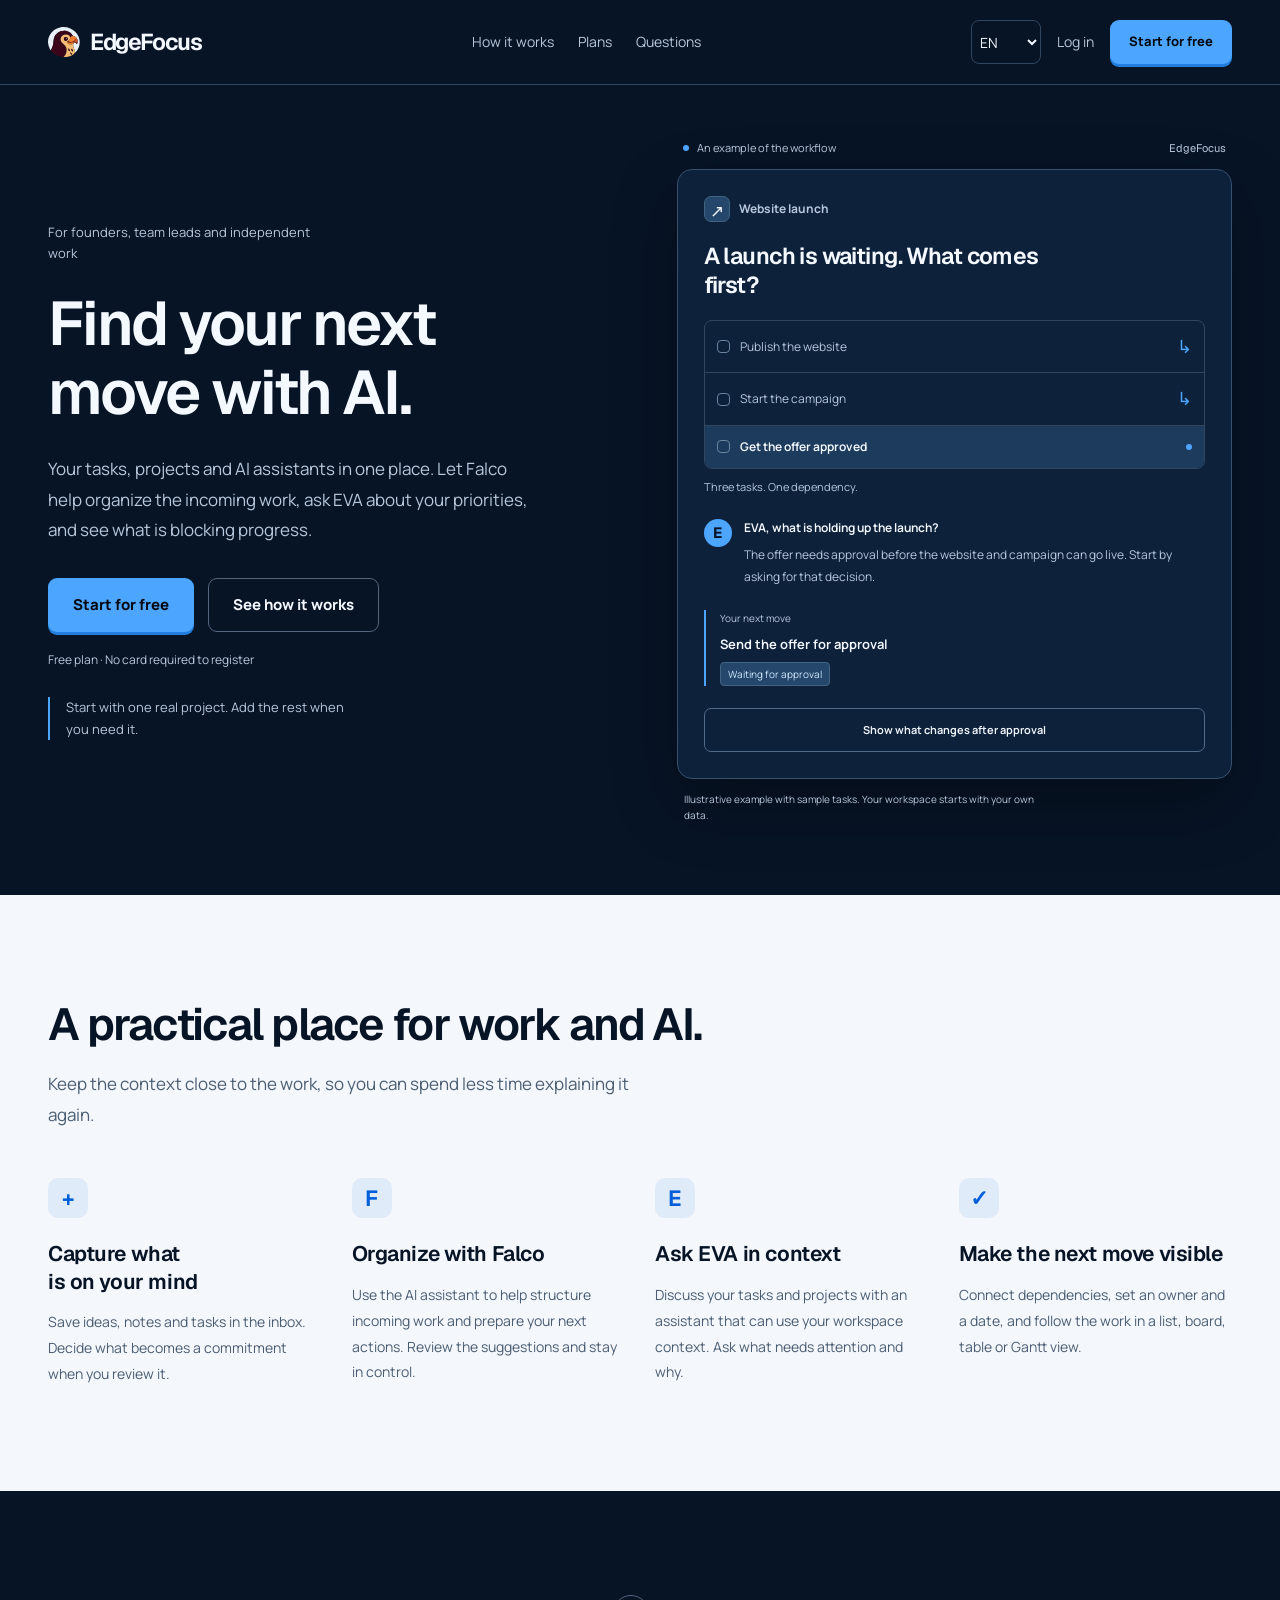
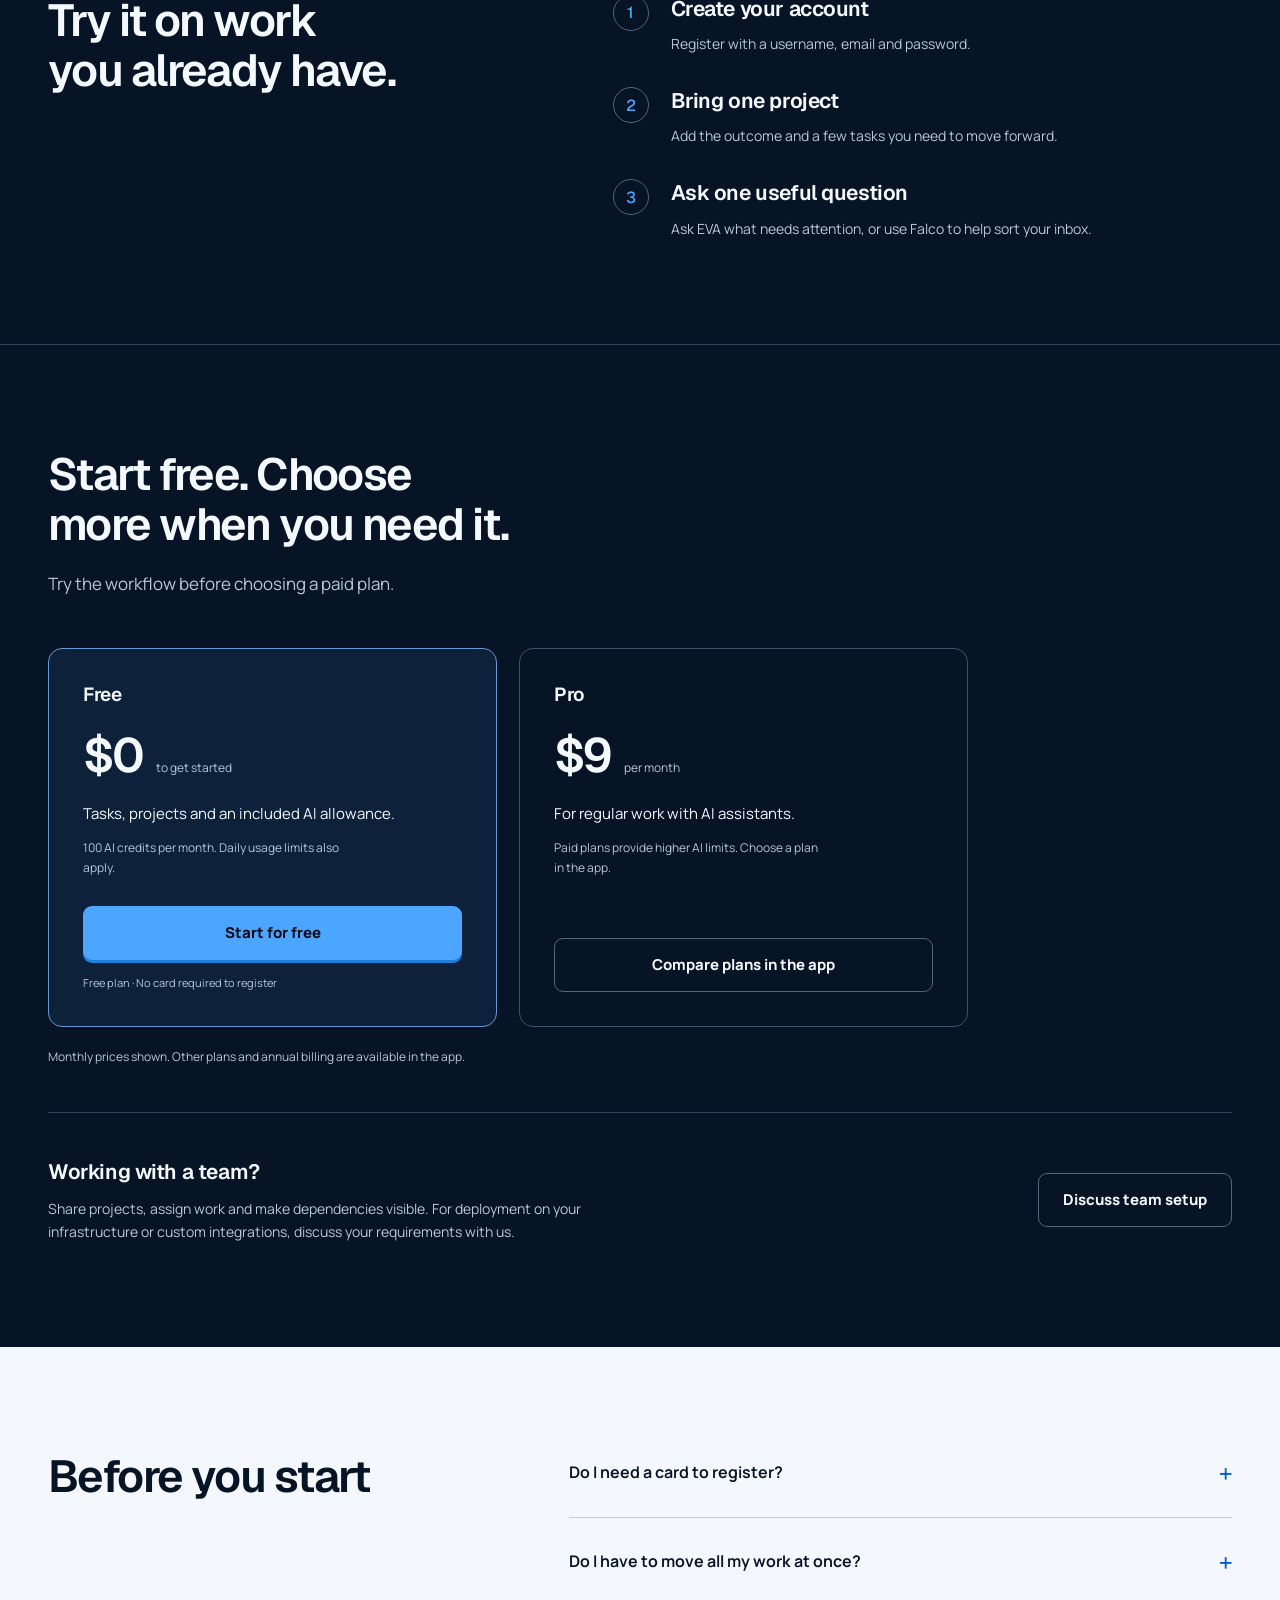
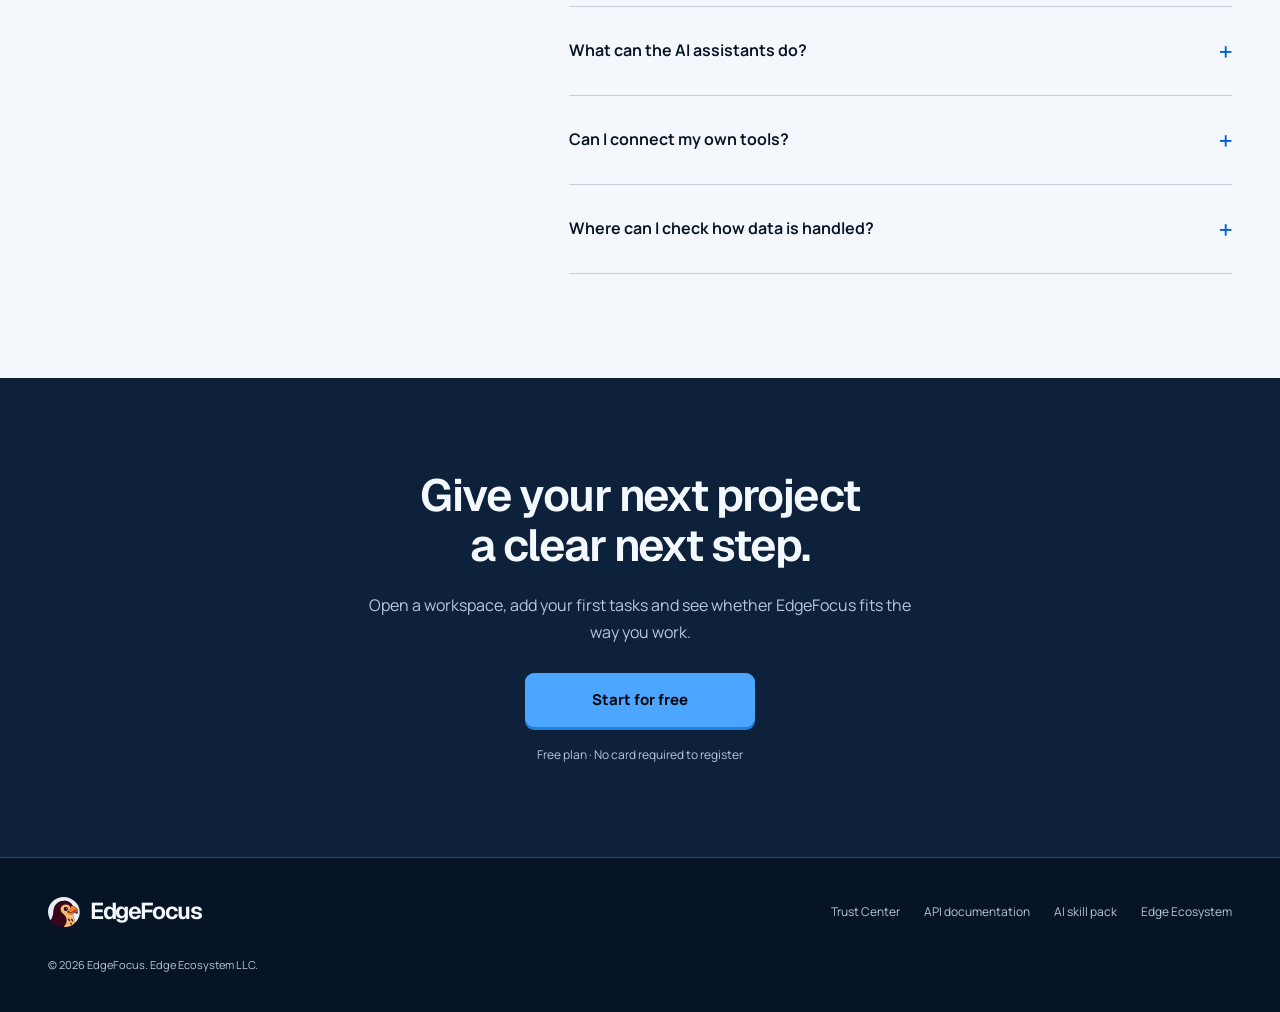
==== index.html @ d92b008b "feat(landing): clarify AI value and remove signup friction" ====
<!doctype html>
<html lang="en" dir="ltr">
<head>
<meta charset="utf-8"><meta name="viewport" content="width=device-width, initial-scale=1">
<title data-i18n="metaTitle">EdgeFocus — A clear next move, with AI</title>
<meta name="description" data-i18n-content="metaDescription" content="Bring your tasks, projects and AI assistants together. Organize with Falco, ask EVA and find what is blocking progress. Start with the Free plan.">
<meta name="theme-color" content="#071426"><meta name="referrer" content="strict-origin-when-cross-origin">
<link rel="canonical" href="https://landing.edgefocus.ru/">
<link rel="alternate" hreflang="en" href="https://landing.edgefocus.ru/">
<link rel="alternate" hreflang="ru" href="https://landing.edgefocus.ru/?lang=ru">
<link rel="alternate" hreflang="ar" href="https://landing.edgefocus.ru/?lang=ar">
<link rel="alternate" hreflang="zh" href="https://landing.edgefocus.ru/?lang=zh">
<link rel="alternate" hreflang="x-default" href="https://landing.edgefocus.ru/">
<meta property="og:type" content="website"><meta property="og:url" content="https://landing.edgefocus.ru/">
<meta property="og:title" data-i18n-content="metaTitle" content="EdgeFocus — A clear next move, with AI">
<meta property="og:description" data-i18n-content="metaDescription" content="Bring your tasks, projects and AI assistants together. Organize with Falco, ask EVA and find what is blocking progress. Start with the Free plan.">
<meta property="og:image" content="https://landing.edgefocus.ru/assets/social.png">
<meta name="twitter:card" content="summary_large_image">
<link rel="icon" type="image/svg+xml" href="assets/edge-logo.svg">
<link rel="preload" href="assets/fonts/geist-latin.woff2" as="font" type="font/woff2" crossorigin>
<link rel="stylesheet" href="locale-fonts.css"><link rel="stylesheet" href="styles.css">
<script defer src="translations.js"></script><script defer src="script.js"></script><script defer src="analytics.js"></script><script defer src="funnel.js"></script>
</head>
<body id="top">
<a class="skip-link" href="#main" data-i18n="skip">Skip to content</a>
<header class="site-header"><div class="container header-inner"><a class="brand" href="#top" aria-label="EdgeFocus"><img src="assets/edge-logo.svg" alt="" width="32" height="32"><span>EdgeFocus</span></a>
<nav class="desktop-nav" aria-label="Main"><a href="#how-it-works"><span data-i18n="navHow">How it works</span></a><a href="#pricing"><span data-i18n="navPlans">Plans</span></a><a href="#faq"><span data-i18n="navFaq">Questions</span></a></nav>
<div class="header-actions"><label class="sr-only" for="language-select" data-i18n="languageLabel">Language</label><select id="language-select" aria-label="Language" data-i18n-aria="languageLabel"><option value="en">EN</option><option value="ru">RU</option><option value="ar">العربية</option><option value="zh">中文</option></select><a class="login-link" href="https://edgefocus.ru/login" data-cta="login" data-location="nav"><span data-i18n="login">Log in</span></a><a class="button button-primary" href="https://edgefocus.ru/register" data-cta="signup" data-location="nav"><span data-i18n="signup">Start for free</span></a></div></div></header>
<main id="main">
<section class="hero"><div class="container hero-grid"><div class="hero-copy"><p class="audience" data-i18n="heroAudience">For founders, team leads and independent work</p><h1 data-i18n="heroTitle">Find your next move with AI.</h1><p class="hero-description" data-i18n="heroDescription">Your tasks, projects and AI assistants in one place. Let Falco help organize the incoming work, ask EVA about your priorities, and see what is blocking progress.</p><div class="hero-actions"><a class="button button-primary" href="https://edgefocus.ru/register" data-cta="signup" data-location="hero"><span data-i18n="signup">Start for free</span></a><a class="button button-secondary" href="#demo" data-cta="demo" data-location="hero"><span data-i18n="heroSecondary">See how it works</span></a></div><p class="signup-note" data-i18n="heroNote">Free plan · No card required to register</p><p class="hero-first" data-i18n="heroFirst">Start with one real project. Add the rest when you need it.</p></div>
<div class="demo-shell" id="demo"><div class="demo-heading"><span class="demo-live-dot" aria-hidden="true"></span><span data-i18n="demoLabel">An example of the workflow</span><span class="demo-brand" aria-hidden="true">EdgeFocus</span></div><div class="demo-workspace">
<div class="demo-project"><span class="project-icon" aria-hidden="true">↗</span><strong data-i18n="demoProject">Website launch</strong></div><h2 data-i18n="demoTitle">A launch is waiting. What comes first?</h2><div class="task-list"><div class="task-row"><span class="task-check" aria-hidden="true"></span><span data-i18n="demoItem1">Publish the website</span><span class="dependency-symbol" aria-hidden="true">↳</span></div><div class="task-row"><span class="task-check" aria-hidden="true"></span><span data-i18n="demoItem2">Start the campaign</span><span class="dependency-symbol" aria-hidden="true">↳</span></div><div class="task-row task-blocker"><span class="task-check" aria-hidden="true"></span><span data-i18n="demoItem3">Get the offer approved</span><span class="blocker-dot" aria-hidden="true"></span></div></div><p class="demo-count" data-i18n="demoCount">Three tasks. One dependency.</p>
<div class="ai-answer"><div class="ai-avatar" aria-hidden="true">E</div><div><h3 data-i18n="demoPrompt">EVA, what is holding up the launch?</h3><p data-i18n="demoAnswer">The offer needs approval before the website and campaign can go live. Start by asking for that decision.</p></div></div><div class="next-move"><span class="next-label" data-i18n="demoNextLabel">Your next move</span><strong data-i18n="demoNext">Send the offer for approval</strong><span id="demo-status" class="status-badge" data-i18n="demoBlocked">Waiting for approval</span></div>
<button type="button" id="demo-toggle" aria-pressed="false" aria-controls="demo-result" data-i18n="demoButton">Show what changes after approval</button><p id="demo-result" hidden role="status" data-i18n="demoDone">Approval received. The website and campaign can move forward.</p></div><p class="demo-disclaimer" data-i18n="demoDisclaimer">Illustrative example with sample tasks. Your workspace starts with your own data.</p></div>
</div></section>
<section class="workflow section" id="how-it-works"><div class="container"><div class="section-heading"><h2 data-i18n="workflowTitle">A practical place for work and AI.</h2><p data-i18n="workflowDescription">Keep the context close to the work, so you can spend less time explaining it again.</p></div><div class="workflow-grid"><article><span class="feature-icon" aria-hidden="true">+</span><h3 data-i18n="captureTitle">Capture what is on your mind</h3><p data-i18n="captureBody">Save ideas, notes and tasks in the inbox. Decide what becomes a commitment when you review it.</p></article><article><span class="feature-icon" aria-hidden="true">F</span><h3 data-i18n="falcoTitle">Organize with Falco</h3><p data-i18n="falcoBody">Use the AI assistant to help structure incoming work and prepare your next actions. Review the suggestions and stay in control.</p></article><article><span class="feature-icon" aria-hidden="true">E</span><h3 data-i18n="evaTitle">Ask EVA in context</h3><p data-i18n="evaBody">Discuss your tasks and projects with an assistant that can use your workspace context. Ask what needs attention and why.</p></article><article><span class="feature-icon" aria-hidden="true">✓</span><h3 data-i18n="executeTitle">Make the next move visible</h3><p data-i18n="executeBody">Connect dependencies, set an owner and a date, and follow the work in a list, board, table or Gantt view.</p></article></div></div></section>
<section class="start section"><div class="container start-grid"><h2 data-i18n="startTitle">Try it on work you already have.</h2><ol class="start-steps"><li><h3 data-i18n="startStep1">Create your account</h3><p data-i18n="startBody1">Register with a username, email and password.</p></li><li><h3 data-i18n="startStep2">Bring one project</h3><p data-i18n="startBody2">Add the outcome and a few tasks you need to move forward.</p></li><li><h3 data-i18n="startStep3">Ask one useful question</h3><p data-i18n="startBody3">Ask EVA what needs attention, or use Falco to help sort your inbox.</p></li></ol></div></section>
<section class="pricing section" id="pricing"><div class="container"><div class="section-heading"><h2 data-i18n="pricingTitle">Start free. Choose more when you need it.</h2><p data-i18n="pricingDescription">Try the workflow before choosing a paid plan.</p></div><div class="pricing-grid"><article class="plan plan-free"><h3 data-i18n="freeName">Free</h3><div class="price"><strong data-i18n="freePrice">$0</strong><span data-i18n="freePeriod">to get started</span></div><p data-i18n="freeBody">Tasks, projects and an included AI allowance.</p><p class="plan-detail" data-i18n="freeDetail">100 AI credits per month. Daily usage limits also apply.</p><a class="button button-primary" href="https://edgefocus.ru/register" data-cta="signup" data-location="pricing"><span data-i18n="signup">Start for free</span></a><p class="plan-note" data-i18n="heroNote">Free plan · No card required to register</p></article><article class="plan plan-pro"><h3 data-i18n="proName">Pro</h3><div class="price"><strong data-i18n="proPrice">$9</strong><span data-i18n="proPeriod">per month</span></div><p data-i18n="proBody">For regular work with AI assistants.</p><p class="plan-detail" data-i18n="proDetail">Paid plans provide higher AI limits. Choose a plan in the app.</p><a class="button button-secondary" href="https://edgefocus.ru/subscribe" data-cta="plans" data-location="pricing"><span data-i18n="proAction">Compare plans in the app</span></a></article></div><p class="pricing-note" data-i18n="pricingNote">Monthly prices shown. Other plans and annual billing are available in the app.</p><div class="team-panel"><div><h3 data-i18n="teamTitle">Working with a team?</h3><p data-i18n="teamBody">Share projects, assign work and make dependencies visible. For deployment on your infrastructure or custom integrations, discuss your requirements with us.</p></div><a class="button button-secondary" href="https://t.me/TimothyIvaikin" target="_blank" rel="noopener noreferrer" data-cta="contact" data-location="team"><span data-i18n="teamAction">Discuss team setup</span></a></div></div></section>
<section class="faq section" id="faq"><div class="container faq-grid"><h2 data-i18n="faqTitle">Before you start</h2><div><details><summary><span data-i18n="faq1q">Do I need a card to register?</span><span class="faq-plus" aria-hidden="true">+</span></summary><p data-i18n="faq1a">No. Create an account with a username, email and password and start on Free. Paid plans are available separately in the app.</p></details><details><summary><span data-i18n="faq2q">Do I have to move all my work at once?</span><span class="faq-plus" aria-hidden="true">+</span></summary><p data-i18n="faq2a">No. Start with one project and a few real tasks. Add more only when the workflow works for you.</p></details><details><summary><span data-i18n="faq3q">What can the AI assistants do?</span><span class="faq-plus" aria-hidden="true">+</span></summary><p data-i18n="faq3a">Falco helps organize incoming work. EVA helps you analyze and discuss your workspace context. AI usage is limited by your plan; review suggestions before relying on them.</p></details><details><summary><span data-i18n="faq4q">Can I connect my own tools?</span><span class="faq-plus" aria-hidden="true">+</span></summary><p data-i18n="faq4a">EdgeFocus has a REST API and an API skill for AI assistants. You configure access for the tools you choose.</p><p><a href="https://edgefocus.ru/api/v1/docs">REST API</a> · <a href="edgefocus-skill.zip" download>EdgeFocus API Skill</a></p></details><details><summary><span data-i18n="faq5q">Where can I check how data is handled?</span><span class="faq-plus" aria-hidden="true">+</span></summary><p data-i18n="faq5a">Read the Trust Center for the published information about security, access controls and verification status.</p><p><a href="https://edgefocus.ru/trust">Trust Center</a></p></details></div></div></section>
<section class="final-cta"><div class="container"><h2 data-i18n="finalTitle">Give your next project a clear next step.</h2><p data-i18n="finalBody">Open a workspace, add your first tasks and see whether EdgeFocus fits the way you work.</p><a class="button button-primary" href="https://edgefocus.ru/register" data-cta="signup" data-location="footer"><span data-i18n="signup">Start for free</span></a><p class="signup-note" data-i18n="heroNote">Free plan · No card required to register</p></div></section>
</main><footer class="site-footer"><div class="container"><div class="footer-top"><a class="brand" href="#top" aria-label="EdgeFocus"><img src="assets/edge-logo.svg" alt="" width="32" height="32"><span>EdgeFocus</span></a><nav aria-label="Resources"><a href="https://edgefocus.ru/trust"><span data-i18n="footerTrust">Trust Center</span></a><a href="https://edgefocus.ru/api/v1/docs"><span data-i18n="footerApi">API documentation</span></a><a href="edgefocus-skill.zip" download><span data-i18n="footerSkill">AI skill pack</span></a><a href="https://edgeivaikin.com/"><span data-i18n="footerCompany">Edge Ecosystem</span></a></nav></div><p class="copyright" data-i18n="footerCopy">© 2026 EdgeFocus. Edge Ecosystem LLC.</p></div></footer>
</body></html>
---- locale-fonts.css ----
@font-face {
  font-family: 'Noto Sans SC';
  font-style: normal;
  font-display: swap;
  font-weight: 100 900;
  src: url(assets/fonts/noto-sans-sc-108-wght-normal.woff2) format('woff2-variations');
  unicode-range: U+24,U+4e08,U+4e43,U+4e4f,U+4ef0,U+4f2a,U+507f,U+50ac,U+50bb,U+5151,U+51bb,U+51f6,U+51fd,U+5272,U+52fe,U+5362,U+53c9,U+53d4,U+53e0,U+543b,U+54f2,U+5507,U+5524,U+558a,U+55b5,U+561b,U+56ca,U+5782,U+57c3,U+5893,U+5915,U+5949,U+5962,U+59ae,U+59dc,U+59fb,U+5bd3,U+5c38,U+5cb3,U+5d07,U+5d29,U+5de1,U+5dfe,U+5e15,U+5eca,U+5f2f,U+5f7c,U+5fcc,U+6021,U+609f,U+60f9,U+6108,U+6148,U+6155,U+6170,U+61d2,U+6251,U+629b,U+62ab,U+62e8,U+62f3,U+6321,U+6350,U+6566,U+659c,U+65e8,U+6635,U+6655,U+6670,U+66f9,U+6734,U+679d,U+6851,U+6905,U+6b49,U+6b96,U+6c1b,U+6c41,U+6c6a,U+6c83,U+6cf3,U+6d9b,U+6dcb,U+6e1d,U+6e20-6e21,U+6eaa,U+6ee4,U+6ee9,U+6f58,U+70e4,U+722c,U+7262,U+7267,U+72b9,U+72e0,U+72ee,U+72f1,U+7334,U+73ab,U+7433,U+7470,U+758f,U+75d5,U+764c,U+7686,U+76c6,U+76fe,U+7720,U+77e2,U+7802,U+7816,U+788d,U+7891,U+7a00,U+7a9d,U+7b52,U+7bad,U+7c98,U+7cca,U+7eba,U+7eea,U+7ef5,U+7f1d,U+7f69,U+806a,U+809a,U+80bf,U+80c3,U+81c0,U+820c,U+82ac,U+82af,U+82cd,U+82d7,U+838e,U+839e,U+8404,U+84b8,U+852c,U+8587,U+8650,U+8679,U+86c7,U+8702,U+87ba,U+886b-886c,U+8870,U+8c10,U+8c23,U+8c6b,U+8d3e,U+8d4b-8d4c,U+8d64,U+8d6b,U+8d74,U+8e29,U+8f69,U+8f74,U+8fb0,U+8fdf,U+901b,U+9038,U+9093,U+9171,U+9489,U+94ae,U+94c3,U+9508,U+9510,U+9601,U+9614,U+964c,U+9675,U+971c,U+97f5,U+9888,U+98d8,U+9971,U+9aa4,U+9e3f,U+9e45,U+9e4f,U+9e70,U+9f7f,U+e715;
}
@font-face {
  font-family: 'Noto Sans SC';
  font-style: normal;
  font-display: swap;
  font-weight: 100 900;
  src: url(assets/fonts/noto-sans-sc-109-wght-normal.woff2) format('woff2-variations');
  unicode-range: U+a5,U+2192,U+2605,U+4e11,U+4e22,U+4e32,U+4f0d,U+4f0f,U+4f69,U+4ff1,U+50b2,U+5154,U+51dd,U+51f0,U+5211,U+5269,U+533f,U+5366-5367,U+5389,U+5413,U+5440,U+5446,U+5561,U+574a,U+5751,U+57ab,U+5806,U+5821,U+582a,U+58f3,U+5938,U+5948,U+5978,U+59d1,U+5a03,U+5a07,U+5ac1,U+5acc,U+5ae9,U+5bb4,U+5bc4,U+5c3f,U+5e3d,U+5e7d,U+5f92,U+5faa,U+5fe0,U+5ffd,U+6016,U+60a0,U+60dc,U+60e8,U+614e,U+6212,U+6284,U+62c6,U+62d3-62d4,U+63f4,U+642c,U+6478,U+6491-6492,U+64e6,U+6591,U+65a4,U+664b,U+6735,U+6746,U+67f1,U+67f3,U+6842,U+68af,U+68c9,U+68cb,U+6a31,U+6b3a,U+6bc1,U+6c0f,U+6c27,U+6c57,U+6cc4,U+6ce5,U+6d2a,U+6d66,U+6d69,U+6daf,U+6e58,U+6ecb,U+6ef4,U+707e,U+7092,U+70ab,U+71d5,U+7275,U+7384,U+73b2,U+7434,U+74e6,U+74f7,U+75bc,U+76c8,U+76d0,U+7709,U+77ac,U+7855,U+78a7,U+78c1,U+7a77,U+7b79,U+7c92,U+7cae,U+7cd5,U+7ea4,U+7eb5,U+7ebd,U+7f5a,U+7fd4,U+7ffc,U+8083,U+8096,U+80a0,U+80d6,U+80de,U+8102,U+8109,U+810f,U+8179,U+8292,U+82b3,U+8352,U+8361,U+83cc,U+841d,U+8461,U+8482,U+8521,U+857e,U+85aa,U+866b,U+8776,U+8896,U+889c,U+88f8,U+8a9e,U+8bc8,U+8bf8,U+8c0b,U+8c28,U+8d2b,U+8d2f,U+8d37,U+8d3a,U+8d54,U+8dc3,U+8dcc,U+8df5,U+8e0f,U+8e48,U+8f86,U+8f88,U+8f9e,U+8fc1,U+8fc8,U+8feb,U+9065,U+90a6,U+90aa,U+90bb,U+90c1,U+94dc,U+9521,U+9676,U+96d5,U+970d,U+9897,U+997c,U+9a70,U+9a76,U+9a9a,U+9ad4,U+9e23,U+9e7f,U+9f3b,U+e675,U+e6b9,U+ffe5;
}
@font-face {
  font-family: 'Noto Sans SC';
  font-style: normal;
  font-display: swap;
  font-weight: 100 900;
  src: url(assets/fonts/noto-sans-sc-110-wght-normal.woff2) format('woff2-variations');
  unicode-range: U+300c-300d,U+4e54,U+4e58,U+4e95,U+4ec1,U+4f2f,U+4f38,U+4fa3,U+4fca,U+503e,U+5141,U+5144,U+517c,U+51cc,U+51ed,U+5242,U+52b2,U+52d2,U+52e4,U+540a,U+5439,U+5448,U+5496,U+54ed,U+5565,U+5761,U+5766,U+58ee,U+593a,U+594b,U+594f,U+5954,U+5996,U+59c6,U+59ff,U+5b64,U+5bff,U+5c18,U+5c1d,U+5c97,U+5ca9,U+5cb8,U+5e9f,U+5ec9,U+5f04,U+5f7b,U+5fa1,U+5fcd,U+6012,U+60a6,U+60ac,U+60b2,U+60ef,U+626e,U+6270,U+6276,U+62d6,U+62dc,U+6316,U+632f,U+633a,U+6355,U+63aa,U+6447,U+649e,U+64c5,U+654c,U+65c1,U+65cb,U+65e6,U+6606,U+6731,U+675c,U+67cf,U+67dc,U+6846,U+6b8b,U+6beb,U+6c61,U+6c88,U+6cbf,U+6cdb,U+6cea,U+6d45,U+6d53,U+6d74,U+6d82,U+6da8,U+6db5,U+6deb,U+6eda,U+6ee8,U+6f0f,U+706d,U+708e,U+70ae,U+70bc,U+70c2,U+70e6,U+7237-7238,U+72fc,U+730e,U+731b,U+739b,U+73bb,U+7483,U+74dc,U+74f6,U+7586,U+7626,U+775b,U+77ff,U+788e,U+78b0,U+7956,U+7965,U+79e6,U+7af9,U+7bee,U+7c97,U+7eb1,U+7eb7,U+7ed1,U+7ed5,U+7f6a,U+7f72,U+7fbd,U+8017,U+808c,U+80a9,U+80c6,U+80ce,U+8150,U+8170,U+819c,U+820d,U+8230,U+8239,U+827e,U+8377,U+8389,U+83b2,U+8428,U+8463,U+867e,U+88c2,U+88d9,U+8986,U+8bca,U+8bde,U+8c13,U+8c8c,U+8d21,U+8d24,U+8d56,U+8d60,U+8d8b,U+8db4,U+8e2a,U+8f68,U+8f89,U+8f9b,U+8fa8,U+8fbd,U+9003,U+90ce,U+90ed,U+9189,U+94bb,U+9505,U+95f9,U+963b,U+9655,U+966a,U+9677,U+96fe,U+9896,U+99a8,U+9a71,U+9a82,U+9a91,U+9b45,U+9ece,U+9f20,U+feff,U+ff0d;
}
@font-face {
  font-family: 'Noto Sans SC';
  font-style: normal;
  font-display: swap;
  font-weight: 100 900;
  src: url(assets/fonts/noto-sans-sc-111-wght-normal.woff2) format('woff2-variations');
  unicode-range: U+4e4c,U+4e88,U+4ea1,U+4ea6,U+4ed3-4ed4,U+4eff,U+4f30,U+4fa7,U+4fc4,U+4fd7,U+500d,U+504f,U+5076-5077,U+517d,U+5192,U+51c9,U+51ef,U+5238,U+5251,U+526a,U+52c7,U+52df,U+52ff,U+53a6,U+53a8,U+53ec,U+5410,U+559d,U+55b7,U+5634,U+573e,U+5783,U+585e,U+586b,U+58a8,U+5999,U+59d3,U+5a1c,U+5a46,U+5b54-5b55,U+5b85,U+5b8b,U+5b8f,U+5bbf,U+5bd2,U+5c16,U+5c24,U+5e05,U+5e45,U+5e7c,U+5e84,U+5f03,U+5f1f,U+5f31,U+5f84,U+5f90,U+5fbd,U+5fc6,U+5fd9,U+5fe7,U+6052,U+6062,U+6089,U+60a3,U+60d1,U+6167,U+622a,U+6234,U+624e,U+6269,U+626c,U+62b5,U+62d2,U+6325,U+63e1,U+643a,U+6446,U+6562,U+656c,U+65e2,U+65fa,U+660c,U+6628,U+6652,U+6668,U+6676,U+66fc,U+66ff,U+6717,U+676d,U+67aa,U+67d4,U+6843,U+6881,U+68d2,U+695a,U+69fd,U+6a2a,U+6b8a,U+6c60,U+6c64,U+6c9f,U+6caa,U+6cc9,U+6ce1,U+6cfd,U+6d1b,U+6d1e,U+6d6e,U+6de1,U+6e10,U+6e7f,U+6f5c,U+704c,U+7070,U+7089,U+70b8,U+718a,U+71c3,U+723d,U+732a,U+73cd,U+7518,U+756a,U+75af,U+75be,U+75c7,U+76d2,U+76d7,U+7763,U+78e8,U+795d,U+79df,U+7c4d,U+7d2f,U+7ee9,U+7f13,U+7f8a,U+8000,U+8010,U+80af,U+80f6,U+80f8,U+8212,U+8273,U+82f9,U+83ab,U+83b1,U+83f2,U+8584,U+871c,U+8861,U+888b,U+88c1,U+88e4,U+8bd1,U+8bf1,U+8c31,U+8d5a,U+8d75-8d76,U+8de8,U+8f85,U+8fa3,U+8fc5,U+9006,U+903c,U+904d,U+9075,U+9178,U+9274,U+950b,U+9526,U+95ea,U+9636,U+9686,U+978b,U+987f,U+9a7e,U+9b42,U+9e1f,U+9ea6,U+9f13,U+9f84,U+ff5e;
}
@font-face {
  font-family: 'Noto Sans SC';
  font-style: normal;
  font-display: swap;
  font-weight: 100 900;
  src: url(assets/fonts/noto-sans-sc-112-wght-normal.woff2) format('woff2-variations');
  unicode-range: U+23,U+3d,U+4e01,U+4e39,U+4e73,U+4ecd,U+4ed9,U+4eea,U+4f0a,U+4f1f,U+4f5b,U+4fa0,U+4fc3,U+501f,U+50a8,U+515a,U+5175,U+51a0,U+51c0,U+51e1,U+51e4,U+5200,U+520a,U+5224,U+523a,U+52aa,U+52b1,U+52b3,U+5348,U+5353,U+5360,U+5371,U+5377,U+539a,U+541b,U+5434,U+547c,U+54e6,U+5510,U+5531,U+5609,U+56f0,U+56fa,U+5733,U+574f,U+5851,U+5854,U+5899,U+58c1,U+592e,U+5939,U+5976,U+5986,U+59bb,U+5a18,U+5a74,U+5b59,U+5b87,U+5b97,U+5ba0,U+5bab,U+5bbd-5bbe,U+5bf8,U+5c0a,U+5c3a,U+5c4a,U+5e16,U+5e1d,U+5e2d,U+5e8a,U+6015,U+602a,U+6050,U+6069,U+6162,U+61c2,U+6293,U+6297,U+62b1,U+62bd,U+62df,U+62fc,U+6302,U+635f,U+638c,U+63ed,U+6458,U+6469,U+6563,U+6620,U+6653,U+6696-6697,U+66dd,U+675f,U+676f-6770,U+67d0,U+67d3,U+684c,U+6865,U+6885,U+68b0,U+68ee,U+690d,U+6b23,U+6b32,U+6bd5,U+6c89,U+6d01,U+6d25,U+6d89,U+6da6,U+6db2,U+6df7,U+6ed1,U+6f02,U+70c8,U+70df,U+70e7,U+7126,U+7236,U+7259,U+731c,U+745e,U+74e3,U+751a,U+751c,U+7532,U+7545,U+75db,U+7761,U+7a0d,U+7b51,U+7ca4,U+7cd6,U+7d2b,U+7ea0,U+7eb9,U+7ed8,U+7f18,U+7f29,U+8033,U+804a,U+80a4-80a5,U+80e1,U+817f,U+829d,U+82e6,U+8336,U+840c,U+8499,U+864e,U+8651,U+865a,U+88ad,U+89e6,U+8bd7,U+8bfa,U+8c37,U+8d25,U+8d38,U+8ddd,U+8fea,U+9010,U+9012,U+906d,U+907f-9080,U+90d1,U+9177,U+91ca,U+94fa,U+9501,U+9634-9635,U+9694,U+9707,U+9738,U+9769,U+9a7b,U+9a97,U+9aa8,U+9b3c,U+9c81,U+9ed8;
}
@font-face {
  font-family: 'Noto Sans SC';
  font-style: normal;
  font-display: swap;
  font-weight: 100 900;
  src: url(assets/fonts/noto-sans-sc-113-wght-normal.woff2) format('woff2-variations');
  unicode-range: U+26,U+3c,U+d7,U+4e4e,U+4e61,U+4e71,U+4ebf,U+4f26,U+5012,U+51ac,U+51b0,U+51b2,U+51b7,U+5218,U+521a,U+5220,U+5237,U+523b,U+526f,U+5385,U+53bf,U+53e5,U+53eb,U+53f3,U+53f6,U+5409,U+5438,U+54c8,U+54e5,U+552f,U+5584,U+5706,U+5723,U+5750,U+575a,U+5987-5988,U+59b9,U+59d0,U+59d4,U+5b88,U+5b9c,U+5bdf,U+5bfb,U+5c01,U+5c04,U+5c3e,U+5c4b,U+5c4f,U+5c9b,U+5cf0,U+5ddd,U+5de6,U+5de8,U+5e01,U+5e78,U+5e7b,U+5e9c,U+5ead,U+5ef6,U+5f39,U+5fd8,U+6000,U+6025,U+604b,U+6076,U+613f,U+6258,U+6263,U+6267,U+6298,U+62a2,U+62e5,U+62ec,U+6311,U+6377,U+6388-6389,U+63a2,U+63d2,U+641e,U+642d,U+654f,U+6551,U+6597,U+65cf,U+65d7,U+65e7,U+6682,U+66f2,U+671d,U+672b,U+6740,U+6751,U+6768,U+6811,U+6863,U+6982,U+6bd2,U+6cf0,U+6d0b,U+6d17,U+6d59,U+6dd8,U+6dfb,U+6e7e,U+6f6e,U+6fb3,U+706f,U+719f,U+72af,U+72d0,U+72d7,U+732b,U+732e,U+7389,U+73e0,U+7530,U+7687,U+76d6,U+76db,U+7840,U+786c,U+79cb,U+79d2,U+7a0e,U+7a33,U+7a3f,U+7a97,U+7ade-7adf,U+7b26,U+7e41,U+7ec3,U+7f3a,U+8089,U+80dc,U+811a,U+8131,U+8138,U+821e,U+8349,U+83dc,U+8457,U+867d,U+86cb,U+8a89,U+8ba8,U+8bad,U+8bef,U+8bfe,U+8c6a,U+8d1d,U+8d4f,U+8d62,U+8dd1,U+8df3,U+8f6e,U+8ff9,U+900f,U+9014,U+9057,U+9192,U+91ce,U+9488,U+94a2,U+9547,U+955c,U+95f2,U+9644,U+964d,U+96c4-96c5,U+96e8,U+96f6-96f7,U+9732,U+9759,U+9760,U+987a,U+989c,U+9910,U+996d-996e,U+9b54,U+9e21,U+9ebb,U+9f50;
}
@font-face {
  font-family: 'Noto Sans SC';
  font-style: normal;
  font-display: swap;
  font-weight: 100 900;
  src: url(assets/fonts/noto-sans-sc-114-wght-normal.woff2) format('woff2-variations');
  unicode-range: U+7e,U+2026,U+4e03,U+4e25,U+4e30,U+4e34,U+4e45,U+4e5d,U+4e89,U+4eae,U+4ed8,U+4f11,U+4f19,U+4f24,U+4f34,U+4f59,U+4f73,U+4f9d,U+4fb5,U+5047,U+505c,U+5170,U+519c,U+51cf,U+5267,U+5356,U+5374,U+5382,U+538b,U+53e6,U+5426,U+542b,U+542f,U+5462,U+5473,U+554a,U+5566,U+5708,U+571f,U+5757,U+57df,U+57f9,U+5802,U+590f,U+591c,U+591f,U+592b,U+5965,U+5979,U+5a01,U+5a5a,U+5b63,U+5b69,U+5b81,U+5ba1,U+5ba3,U+5c3c,U+5c42,U+5c81,U+5de7,U+5dee,U+5e0c,U+5e10,U+5e55,U+5e86,U+5e8f,U+5ea7,U+5f02,U+5f52,U+5f81,U+5ff5,U+60ca,U+60e0,U+6279,U+62c5,U+62ff,U+63cf,U+6444,U+64cd,U+653b,U+65bd,U+65e9,U+665a,U+66b4,U+66fe,U+6728,U+6742,U+677e,U+67b6,U+680f,U+68a6,U+68c0,U+699c,U+6b4c,U+6b66,U+6b7b,U+6bcd,U+6bdb,U+6c38,U+6c47,U+6c49,U+6cb3,U+6cb9,U+6ce2,U+6d32,U+6d3e,U+6d4f,U+6e56,U+6fc0,U+7075,U+7206,U+725b,U+72c2,U+73ed,U+7565,U+7591,U+7597,U+75c5,U+76ae,U+76d1,U+76df,U+7834,U+7968,U+7981,U+79c0,U+7a7f,U+7a81,U+7ae5,U+7b14,U+7c89,U+7d27,U+7eaf,U+7eb3,U+7eb8,U+7ec7,U+7ee7,U+7eff,U+7f57,U+7ffb,U+805a,U+80a1,U+822c,U+82cf,U+82e5,U+8363,U+836f,U+84dd,U+878d,U+8840,U+8857,U+8863,U+8865,U+8b66,U+8bb2,U+8bda,U+8c01,U+8c08,U+8c46,U+8d1f,U+8d35,U+8d5b,U+8d5e,U+8da3,U+8ddf,U+8f93,U+8fdd,U+8ff0,U+8ff7,U+8ffd,U+9000,U+9047,U+9152,U+949f,U+94c1,U+94f6,U+9646,U+9648,U+9669,U+969c,U+96ea,U+97e9,U+987b,U+987e,U+989d,U+9970,U+9986,U+9c7c,U+9c9c;
}
@font-face {
  font-family: 'Noto Sans SC';
  font-style: normal;
  font-display: swap;
  font-weight: 100 900;
  src: url(assets/fonts/noto-sans-sc-115-wght-normal.woff2) format('woff2-variations');
  unicode-range: U+25,U+4e14,U+4e1d,U+4e3d,U+4e49,U+4e60,U+4e9a,U+4eb2,U+4ec5,U+4efd,U+4f3c,U+4f4f,U+4f8b,U+4fbf,U+5019,U+5145,U+514b,U+516b,U+516d,U+5174,U+5178,U+517b,U+5199,U+519b,U+51b3,U+51b5,U+5207,U+5212,U+5219,U+521d,U+52bf,U+533b,U+5343,U+5347,U+534a,U+536b,U+5370,U+53e4,U+53f2,U+5403,U+542c,U+547d,U+54a8,U+54cd,U+54ea,U+552e,U+56f4,U+5747,U+575b,U+5883,U+589e,U+5931,U+5947,U+5956-5957,U+5a92,U+5b83,U+5ba4,U+5bb3,U+5bcc,U+5c14,U+5c1a,U+5c3d,U+5c40,U+5c45,U+5c5e,U+5df4,U+5e72,U+5e95,U+5f80,U+5f85,U+5fb7,U+5fd7,U+601d,U+626b,U+627f,U+62c9,U+62cd,U+6309,U+63a7,U+6545,U+65ad,U+65af,U+65c5,U+666e,U+667a,U+670b,U+671b,U+674e,U+677f,U+6781,U+6790,U+6797,U+6821,U+6838-6839,U+697c,U+6b27,U+6b62,U+6bb5,U+6c7d,U+6c99,U+6d4b,U+6d4e,U+6d6a,U+6e29,U+6e2f,U+6ee1,U+6f14,U+6f2b,U+72b6,U+72ec,U+7387,U+7533,U+753b,U+76ca,U+76d8,U+7701,U+773c,U+77ed,U+77f3,U+7814,U+793c,U+79bb,U+79c1,U+79d8,U+79ef,U+79fb,U+7a76,U+7b11,U+7b54,U+7b56,U+7b97,U+7bc7,U+7c73,U+7d20,U+7eaa,U+7ec8,U+7edd,U+7eed,U+7efc,U+7fa4,U+804c,U+8058,U+80cc,U+8111,U+817e,U+826f,U+8303,U+843d,U+89c9,U+89d2,U+8ba2,U+8bbf,U+8bc9,U+8bcd,U+8be6,U+8c22,U+8c61,U+8d22,U+8d26-8d27,U+8d8a,U+8f6f,U+8f7b,U+8f83,U+8f91,U+8fb9,U+8fd4,U+8fdc,U+9002,U+94b1,U+9519,U+95ed,U+961f,U+9632-9633,U+963f,U+968f-9690,U+96be,U+9876,U+9884,U+98de,U+9988,U+9999,U+9ec4,U+ff1b;
}
@font-face {
  font-family: 'Noto Sans SC';
  font-style: normal;
  font-display: swap;
  font-weight: 100 900;
  src: url(assets/fonts/noto-sans-sc-116-wght-normal.woff2) format('woff2-variations');
  unicode-range: U+2b,U+40,U+3000,U+300a-300b,U+4e16,U+4e66,U+4e70,U+4e91-4e92,U+4e94,U+4e9b,U+4ec0,U+4eca,U+4f01,U+4f17-4f18,U+4f46,U+4f4e,U+4f9b,U+4fee,U+503c,U+5065,U+50cf,U+513f,U+5148,U+518d,U+51c6,U+51e0,U+5217,U+529e-529f,U+5341,U+534f,U+5361,U+5386,U+53c2,U+53c8,U+53cc,U+53d7-53d8,U+53ea,U+5404,U+5411,U+5417,U+5427,U+5468,U+559c,U+5668,U+56e0,U+56e2,U+56ed,U+5740,U+57fa,U+58eb,U+5904,U+592a,U+59cb,U+5a31,U+5b58,U+5b9d,U+5bc6,U+5c71,U+5dde,U+5df1,U+5e08,U+5e26,U+5e2e,U+5e93,U+5e97,U+5eb7,U+5f15,U+5f20,U+5f3a,U+5f62,U+5f69,U+5f88,U+5f8b,U+5fc5,U+600e,U+620f,U+6218,U+623f,U+627e,U+628a,U+62a4,U+62db,U+62e9,U+6307,U+6362,U+636e,U+64ad,U+6539,U+653f,U+6548,U+6574,U+6613,U+6625,U+663e,U+666f,U+672a,U+6750,U+6784,U+6a21,U+6b3e,U+6b65,U+6bcf,U+6c11,U+6c5f,U+6df1,U+706b,U+7167,U+724c,U+738b,U+73a9,U+73af,U+7403,U+7537,U+754c,U+7559,U+767d,U+7740,U+786e,U+795e,U+798f,U+79f0,U+7aef,U+7b7e,U+7bb1,U+7ea2,U+7ea6,U+7ec4,U+7ec6,U+7ecd,U+7edc,U+7ef4,U+8003,U+80b2,U+81f3-81f4,U+822a,U+827a,U+82f1,U+83b7,U+8425,U+89c2,U+89c8,U+8ba9,U+8bb8,U+8bc6,U+8bd5,U+8be2,U+8be5,U+8bed,U+8c03,U+8d23,U+8d2d,U+8d34,U+8d70,U+8db3,U+8fbe,U+8fce,U+8fd1,U+8fde,U+9001,U+901f-9020,U+90a3,U+914d,U+91c7,U+94fe,U+9500,U+952e,U+9605,U+9645,U+9662,U+9664,U+9700,U+9752,U+975e,U+97f3,U+9879,U+9886,U+98df,U+9a6c,U+9a8c,U+9ed1,U+9f99;
}
@font-face {
  font-family: 'Noto Sans SC';
  font-style: normal;
  font-display: swap;
  font-weight: 100 900;
  src: url(assets/fonts/noto-sans-sc-117-wght-normal.woff2) format('woff2-variations');
  unicode-range: U+4e,U+201c-201d,U+3010-3011,U+4e07,U+4e1c,U+4e24,U+4e3e,U+4e48,U+4e50,U+4e5f,U+4e8b-4e8c,U+4ea4,U+4eab-4eac,U+4ecb,U+4ece,U+4ed6,U+4ee3,U+4ef6-4ef7,U+4efb,U+4f20,U+4f55,U+4f7f,U+4fdd,U+505a,U+5143,U+5149,U+514d,U+5171,U+5177,U+518c,U+51fb,U+521b,U+5229,U+522b,U+52a9,U+5305,U+5317,U+534e,U+5355,U+5357,U+535a,U+5373,U+539f,U+53bb,U+53ca,U+53cd,U+53d6,U+53e3,U+53f0,U+5458,U+5546,U+56db,U+573a,U+578b,U+57ce,U+58f0,U+590d,U+5934,U+5973,U+5b57,U+5b8c,U+5b98,U+5bb9,U+5bfc,U+5c06,U+5c11,U+5c31,U+5c55,U+5df2,U+5e03,U+5e38,U+5e76,U+5e94,U+5efa,U+5f71,U+5f97,U+5feb,U+6001,U+603b,U+60f3,U+611f,U+6216,U+624d,U+6253,U+6295,U+6301,U+6392,U+641c,U+652f,U+653e,U+6559,U+6599,U+661f,U+671f,U+672f,U+6761,U+67e5,U+6807,U+6837,U+683c,U+6848,U+6b22,U+6b64,U+6bd4,U+6c14,U+6c34,U+6c42,U+6ca1,U+6d41,U+6d77,U+6d88,U+6e05,U+6e38,U+6e90,U+7136,U+7231,U+7531,U+767e,U+76ee,U+76f4,U+771f,U+7801,U+793a,U+79cd,U+7a0b,U+7a7a,U+7acb,U+7ae0,U+7b2c,U+7b80,U+7ba1,U+7cbe,U+7d22,U+7ea7,U+7ed3,U+7ed9,U+7edf,U+7f16,U+7f6e,U+8001,U+800c,U+8272,U+8282,U+82b1,U+8350,U+88ab,U+88c5,U+897f,U+89c1,U+89c4,U+89e3,U+8a00,U+8ba1,U+8ba4,U+8bae-8bb0,U+8bbe,U+8bc1,U+8bc4,U+8bfb,U+8d28,U+8d39,U+8d77,U+8d85,U+8def,U+8eab,U+8f66,U+8f6c,U+8f7d,U+8fd0,U+9009,U+90ae,U+90fd,U+91cc-91cd,U+91cf,U+95fb,U+9650,U+96c6,U+9891,U+98ce,U+ff1f;
}
@font-face {
  font-family: 'Noto Sans SC';
  font-style: normal;
  font-display: swap;
  font-weight: 100 900;
  src: url(assets/fonts/noto-sans-sc-118-wght-normal.woff2) format('woff2-variations');
  unicode-range: U+d,U+3e,U+5f,U+7c,U+a0,U+a9,U+4e09-4e0b,U+4e0d-4e0e,U+4e13,U+4e1a,U+4e2a,U+4e3a-4e3b,U+4e4b,U+4e86,U+4e8e,U+4ea7,U+4eba,U+4ee4-4ee5,U+4eec,U+4f1a,U+4f4d,U+4f53,U+4f5c,U+4f60,U+4fe1,U+5165,U+5168,U+516c,U+5173,U+5176,U+5185,U+51fa,U+5206,U+5230,U+5236,U+524d,U+529b,U+52a0-52a1,U+52a8,U+5316,U+533a,U+53cb,U+53d1,U+53ef,U+53f7-53f8,U+5408,U+540c-540e,U+544a,U+548c,U+54c1,U+56de,U+56fd-56fe,U+5728,U+5730,U+5907,U+5916,U+591a,U+5927,U+5929,U+597d,U+5982,U+5b50,U+5b66,U+5b89,U+5b9a,U+5b9e,U+5ba2,U+5bb6,U+5bf9,U+5c0f,U+5de5,U+5e02,U+5e73-5e74,U+5e7f,U+5ea6,U+5f00,U+5f0f,U+5f53,U+5f55,U+5fae,U+5fc3,U+6027,U+606f,U+60a8,U+60c5,U+610f,U+6210-6211,U+6237,U+6240,U+624b,U+6280,U+62a5,U+63a5,U+63a8,U+63d0,U+6536,U+6570,U+6587,U+65b9,U+65e0,U+65f6,U+660e,U+662d,U+662f,U+66f4,U+6700,U+670d,U+672c,U+673a,U+6743,U+6765,U+679c,U+682a,U+6b21,U+6b63,U+6cbb,U+6cd5,U+6ce8,U+6d3b,U+70ed,U+7247-7248,U+7269,U+7279,U+73b0,U+7406,U+751f,U+7528,U+7535,U+767b,U+76f8,U+770b,U+77e5,U+793e,U+79d1,U+7ad9,U+7b49,U+7c7b,U+7cfb,U+7ebf,U+7ecf,U+7f8e,U+8005,U+8054,U+80fd,U+81ea,U+85cf,U+884c,U+8868,U+8981,U+89c6,U+8bba,U+8bdd,U+8bf4,U+8bf7,U+8d44,U+8fc7,U+8fd8-8fd9,U+8fdb,U+901a,U+9053,U+90e8,U+91d1,U+957f,U+95e8,U+95ee,U+95f4,U+9762,U+9875,U+9898,U+9996,U+9ad8,U+ff01,U+ff08-ff09;
}
@font-face {
  font-family: 'Noto Sans SC';
  font-style: normal;
  font-display: swap;
  font-weight: 100 900;
  src: url(assets/fonts/noto-sans-sc-119-wght-normal.woff2) format('woff2-variations');
  unicode-range: U+20-22,U+27-2a,U+2c-3b,U+3f,U+41-4d,U+4f-5d,U+61-7b,U+7d,U+ab,U+ae,U+b2,U+b7,U+bb,U+df-e5,U+e7-ea,U+ec-ed,U+f1-f4,U+f6,U+f9-fa,U+fc,U+101,U+103,U+113,U+12b,U+148,U+14d,U+16b,U+1ce,U+1d0,U+300-301,U+1ebf,U+1ec7,U+2013-2014,U+2022,U+2027,U+2039-203a,U+2122,U+3001-3002,U+3042,U+3044,U+3046,U+3048,U+304a-3055,U+3057,U+3059-305b,U+305d,U+305f-3061,U+3063-306b,U+306d-3073,U+3075-3076,U+3078-3079,U+307b,U+307e-307f,U+3081-308d,U+308f,U+3092-3093,U+30a1-30a4,U+30a6-30bb,U+30bd,U+30bf-30c1,U+30c3-30c4,U+30c6-30cb,U+30cd-30d7,U+30d9-30e1,U+30e3-30e7,U+30e9-30ed,U+30ef,U+30f3,U+30fb-30fc,U+3127,U+4e00,U+4e2d,U+65b0,U+65e5,U+6708-6709,U+70b9,U+7684,U+7f51,U+ff0c,U+ff0e,U+ff1a;
}
@font-face {
  font-family: 'Noto Sans SC';
  font-style: normal;
  font-display: swap;
  font-weight: 100 900;
  src: url(assets/fonts/noto-sans-sc-latin-wght-normal.woff2) format('woff2-variations');
  unicode-range: U+0000-00FF,U+0131,U+0152-0153,U+02BB-02BC,U+02C6,U+02DA,U+02DC,U+0304,U+0308,U+0329,U+2000-206F,U+20AC,U+2122,U+2191,U+2193,U+2212,U+2215,U+FEFF,U+FFFD;
}
@font-face{font-family:'Noto Sans Arabic';src:url('assets/fonts/noto-arabic.woff2') format('woff2');font-weight:100 900;font-display:swap;unicode-range:U+0600-06FF,U+0750-077F,U+08A0-08FF,U+FB50-FDFF,U+FE70-FEFF}
---- styles.css ----
@font-face{font-family:Geist;src:url('assets/fonts/geist-latin.woff2') format('woff2');font-weight:100 900;font-display:swap;unicode-range:U+0000-00FF,U+0131,U+0152-0153,U+02BB-02BC,U+02C6,U+02DA,U+02DC,U+0304,U+0308,U+0329,U+2000-206F,U+20AC,U+2122,U+2191,U+2193,U+2212,U+2215,U+FEFF,U+FFFD}
@font-face{font-family:Geist;src:url('assets/fonts/geist-cyrillic.woff2') format('woff2');font-weight:100 900;font-display:swap;unicode-range:U+0301,U+0400-045F,U+0490-0491,U+04B0-04B1,U+2116}
@font-face{font-family:Manrope;src:url('assets/fonts/manrope-latin.woff2') format('woff2');font-weight:200 800;font-display:swap;unicode-range:U+0000-00FF,U+0131,U+0152-0153,U+02BB-02BC,U+02C6,U+02DA,U+02DC,U+0304,U+0308,U+0329,U+2000-206F,U+20AC,U+2122,U+2191,U+2193,U+2212,U+2215,U+FEFF,U+FFFD}
@font-face{font-family:Manrope;src:url('assets/fonts/manrope-cyrillic.woff2') format('woff2');font-weight:200 800;font-display:swap;unicode-range:U+0301,U+0400-045F,U+0490-0491,U+04B0-04B1,U+2116}
:root{--ink:#071426;--surface:#0d213b;--panel:#142c48;--blue:#4ca5ff;--blue-light:#005fd9;--text:#f4f8ff;--muted:#b7c7dc;--paper:#f4f7fc;--line:#30465f;--body:Manrope,"Noto Sans Arabic","Noto Sans SC",Arial,sans-serif;--display:Geist,Manrope,"Noto Sans Arabic","Noto Sans SC",Arial,sans-serif;color-scheme:dark}
*{box-sizing:border-box}html{scroll-behavior:smooth;scroll-padding-top:100px}body{margin:0;background:var(--ink);color:var(--text);font:400 16px/1.65 var(--body);-webkit-font-smoothing:antialiased}h1,h2,h3,p{margin:0}h1,h2,h3{font-family:var(--display);font-weight:620;line-height:1.12;letter-spacing:-.035em;text-wrap:balance}h1{font-size:clamp(2.65rem,4.8vw,4.8rem);max-width:14ch}h2{font-size:clamp(2rem,3.5vw,3.2rem)}h3{font-size:1.3rem;line-height:1.3;letter-spacing:-.02em}a{color:inherit;text-decoration:none}button,select{font:inherit}button,a,select{ -webkit-tap-highlight-color:transparent}a,button,select,summary{touch-action:manipulation}a:focus-visible,button:focus-visible,select:focus-visible,summary:focus-visible{outline:3px solid var(--blue);outline-offset:5px}img{max-width:100%;display:block}button,select,summary{cursor:pointer}[hidden]{display:none!important}.container{max-width:1280px;margin-inline:auto;padding-inline:48px}.section{padding-block:104px}.sr-only{position:absolute;width:1px;height:1px;padding:0;margin:-1px;overflow:hidden;clip:rect(0,0,0,0);white-space:nowrap;border:0}.skip-link{position:fixed;top:-80px;inset-inline-start:16px;padding:12px 20px;background:var(--blue);color:var(--ink);z-index:100}.skip-link:focus{top:12px}
.site-header{position:sticky;top:0;z-index:20;background:var(--ink);border-bottom:1px solid var(--line)}.header-inner{display:flex;align-items:center;justify-content:space-between;gap:24px;min-height:84px}.brand{display:inline-flex;align-items:center;gap:10px;font:650 23px/1 var(--display);letter-spacing:-.06em;flex-shrink:0}.brand img{object-fit:contain}.desktop-nav,.header-actions{display:flex;align-items:center;gap:24px}.desktop-nav{font-size:14px;color:var(--muted)}.desktop-nav a:hover,.login-link:hover{color:var(--text)}.header-actions{gap:16px;font-size:14px}.header-actions .button{min-height:44px;padding:11px 18px;font-size:13px}.login-link{color:var(--muted)}#language-select{background:transparent;border:1px solid var(--line);border-radius:8px;padding:8px 4px;color:var(--text);min-height:44px;width:70px}#language-select option{background:var(--ink)}
.button{display:inline-flex;align-items:center;justify-content:center;min-height:54px;padding:15px 24px;border-radius:9px;border:1px solid transparent;font-size:15px;font-weight:750;line-height:1.35;text-align:center;transition:background .15s,color .15s,border-color .15s}.button-primary{background:var(--blue);color:#03080f;box-shadow:0 3px 0 #207fdc}.button-primary:hover{background:#7fbdff}.button-secondary{border-color:#52657d;color:var(--text);background:transparent}.button-secondary:hover{background:var(--panel);border-color:var(--muted)}
.hero{padding-block:54px 72px}.hero-grid{display:grid;grid-template-columns:1.02fr 1fr;gap:62px;align-items:center}.hero-copy{min-width:0}.audience{color:var(--muted);font-size:13px;max-width:36ch;line-height:1.6;margin-bottom:26px}.hero-description{color:var(--muted);font-size:17px;line-height:1.8;margin-top:27px;max-width:48ch}.hero-actions{display:flex;flex-wrap:wrap;gap:14px;margin-top:32px}.signup-note{font-size:12px;color:var(--muted);margin-top:18px}.hero-first{color:var(--muted);font-size:13px;margin-top:28px;max-width:38ch;padding-inline-start:16px;border-inline-start:2px solid var(--blue)}
.demo-shell{min-width:0;scroll-margin-top:110px}.demo-heading{display:flex;align-items:center;gap:8px;font-size:11px;color:var(--muted);padding:0 6px 12px}.demo-live-dot{width:6px;height:6px;border-radius:50%;background:var(--blue);flex-shrink:0}.demo-brand{margin-inline-start:auto;font-family:var(--display)}.demo-workspace{border:1px solid #36506e;background:var(--surface);border-radius:15px;overflow:hidden;box-shadow:0 25px 65px #0005;padding:26px}.demo-project{display:flex;align-items:center;gap:9px;font-size:12px;color:var(--muted);margin-bottom:20px}.project-icon{display:grid;place-items:center;background:#24476b;border:1px solid #426483;border-radius:7px;width:26px;height:26px;color:var(--text);font-size:17px}.demo-workspace h2{font-size:23px;line-height:1.25;letter-spacing:-.025em;max-width:23ch;margin-bottom:20px;text-wrap:initial}.task-list{border:1px solid var(--line);border-radius:8px;overflow:hidden}.task-row{padding:11px 12px;display:flex;align-items:center;gap:10px;font-size:12px;border-bottom:1px solid var(--line);color:var(--muted)}.task-row:last-child{border-bottom:0}.task-check{display:block;width:13px;height:13px;border:1px solid #6a839f;border-radius:4px;flex-shrink:0}.task-blocker{background:#1c3b5d;color:var(--text);font-weight:650}.dependency-symbol{margin-inline-start:auto;color:var(--blue);font-size:18px}.blocker-dot{width:6px;height:6px;border-radius:50%;background:var(--blue);margin-inline-start:auto;flex-shrink:0}.demo-count{font-size:11px;color:var(--muted);margin-top:9px}.ai-answer{display:flex;gap:12px;margin-top:23px}.ai-avatar{display:grid;place-items:center;border-radius:50%;background:var(--blue);color:var(--ink);font:700 15px var(--display);width:28px;height:28px;flex-shrink:0}.ai-answer h3{font:650 12px/1.5 var(--body);letter-spacing:0;margin-bottom:7px}.ai-answer p{font-size:12px;color:var(--muted);line-height:1.8}.next-move{border-inline-start:2px solid var(--blue);padding-inline-start:14px;margin-top:23px;display:flex;flex-direction:column;align-items:flex-start;gap:7px}.next-label{font-size:10px;color:var(--muted)}.next-move strong{font-size:13px;font-weight:650}.status-badge{font-size:10px;line-height:1.6;color:#d1e8ff;background:#24476b;border:1px solid #426483;padding:3px 7px;border-radius:4px}#demo-toggle{border:1px solid #526b88;background:transparent;color:var(--text);width:100%;border-radius:7px;min-height:44px;padding:11px 12px;font-size:11px;font-weight:650;margin-top:22px;line-height:1.5}#demo-toggle:hover{background:#24476b}#demo-result{font-size:12px;color:var(--text);margin-top:16px;padding-inline-start:12px;border-inline-start:2px solid var(--blue)}.is-unblocked .task-blocker .task-check{background:var(--blue);border-color:var(--blue)}.is-unblocked .task-blocker .task-check:after{content:'✓';display:block;font:700 10px/11px Arial;color:var(--ink);text-align:center}.is-unblocked .dependency-symbol{opacity:.3}.demo-disclaimer{font-size:10px;line-height:1.6;color:var(--muted);padding:12px 7px 0;max-width:63ch}
.workflow{background:var(--paper);color:var(--ink);color-scheme:light}.section-heading{max-width:760px;margin-bottom:48px}.section-heading p{color:#4a5d73;font-size:17px;max-width:59ch;line-height:1.8;margin-top:20px}.workflow-grid{display:grid;grid-template-columns:repeat(4,minmax(0,1fr));gap:30px}.feature-icon{display:grid;place-items:center;width:40px;height:40px;border-radius:10px;background:#e0ebfa;color:var(--blue-light);font:650 22px/1 var(--display);margin-bottom:22px}.workflow-grid h3{font-size:21px;max-width:20ch}.workflow-grid p{font-size:14px;line-height:1.85;color:#4a5d73;margin-top:14px}.start{border-bottom:1px solid var(--line)}.start-grid{display:grid;grid-template-columns:.9fr 1.2fr;gap:100px}.start h2{max-width:16ch}.start-steps{list-style:none;margin:0;padding:0;counter-reset:steps}.start-steps li{counter-increment:steps;position:relative;padding-inline-start:58px;padding-bottom:32px}.start-steps li:last-child{padding-bottom:0}.start-steps li:before{content:counter(steps);position:absolute;inset-inline-start:0;top:0;display:grid;place-items:center;width:34px;height:34px;border:1px solid #52657d;border-radius:50%;color:var(--blue);font:500 16px var(--display)}.start-steps h3{font-size:21px}.start-steps p{color:var(--muted);font-size:14px;margin-top:10px;max-width:48ch}
.pricing .section-heading p{color:var(--muted)}.pricing-grid{display:grid;grid-template-columns:1fr 1fr;gap:22px;max-width:920px}.plan{border:1px solid #3c526e;border-radius:14px;padding:34px;display:flex;flex-direction:column;align-items:flex-start}.plan-free{background:var(--surface);border-color:#6599cf}.plan h3{font-size:19px}.price{display:flex;align-items:baseline;gap:14px;margin-block:23px}.price strong{font:600 48px/1 var(--display);letter-spacing:-.05em;white-space:nowrap}.price span{font-size:12px;color:var(--muted)}.plan>p{font-size:15px;color:var(--text)}.plan .plan-detail{font-size:12px;color:var(--muted);margin-top:12px;margin-bottom:28px;max-width:38ch}.plan .button{margin-top:auto;width:100%}.plan .plan-note{color:var(--muted);font-size:11px;margin-top:14px}.pricing-note{font-size:12px;color:var(--muted);margin-top:20px}.team-panel{display:flex;justify-content:space-between;align-items:center;gap:35px;padding-top:45px;margin-top:45px;border-top:1px solid var(--line)}.team-panel p{font-size:14px;color:var(--muted);margin-top:12px;max-width:65ch}.team-panel .button{flex-shrink:0}
.faq{background:var(--paper);color:var(--ink);color-scheme:light}.faq-grid{display:grid;grid-template-columns:.65fr 1fr;gap:90px}.faq details{border-bottom:1px solid #c4cedb;padding:22px 0}.faq details:first-child{padding-top:0}.faq summary{list-style:none;display:flex;justify-content:space-between;gap:20px;align-items:center;font-weight:650;font-size:16px;line-height:1.6;min-height:44px}.faq summary::-webkit-details-marker{display:none}.faq-plus{font:400 24px/1 var(--display);color:var(--blue-light)}.faq details[open] .faq-plus{transform:rotate(45deg)}.faq details p{font-size:14px;color:#4a5d73;line-height:1.85;margin-top:14px;padding-inline-end:30px}.faq details p a{color:var(--blue-light);text-decoration:underline;text-underline-offset:4px}.final-cta{text-align:center;padding-block:92px;background:var(--surface);border-bottom:1px solid var(--line)}.final-cta h2{max-width:21ch;margin-inline:auto}.final-cta p:not(.signup-note){color:var(--muted);max-width:55ch;margin:22px auto 28px;font-size:16px}.final-cta .button{min-width:230px}.site-footer{padding-block:38px}.footer-top{display:flex;justify-content:space-between;gap:40px;align-items:center}.footer-top nav{display:flex;flex-wrap:wrap;gap:24px;font-size:12px;color:var(--muted)}.footer-top nav a:hover{text-decoration:underline}.copyright{font-size:11px;color:var(--muted);margin-top:28px}
html[lang=ar] h1,html[lang=ar] h2,html[lang=ar] h3{letter-spacing:0;line-height:1.45}html[lang=ar] h1{max-width:15ch}html[lang=zh] h1{max-width:12ch;line-height:1.22}html[lang=zh] h2,html[lang=zh] h3{line-height:1.45}
@media(min-width:1500px){.hero{padding-block:90px 110px}}
@media(max-width:1100px){.container{padding-inline:32px}.desktop-nav{display:none}.hero-grid{gap:32px}.hero{padding-top:52px}.hero-actions{flex-direction:column;align-items:stretch;max-width:310px}.hero h1{font-size:clamp(2.8rem,5vw,4rem)}.hero-description{font-size:16px}.workflow-grid{grid-template-columns:repeat(2,minmax(0,1fr));gap:40px}.workflow-grid h3{max-width:none}.start-grid{gap:55px}.faq-grid{gap:50px}.demo-workspace{padding:22px}}
@media(max-width:760px){.container{padding-inline:24px}.section{padding-block:64px}.header-inner{min-height:72px;gap:12px}.brand{font-size:21px;gap:7px}.brand img{width:27px;height:27px}.header-actions{gap:12px}.header-actions>.button{display:none}.hero{padding-block:45px 60px}.hero-grid{grid-template-columns:1fr;gap:44px}.hero h1{font-size:clamp(2.55rem,8vw,3.7rem);max-width:15ch}.audience{max-width:42ch;font-size:12px;margin-bottom:20px}.hero-description{font-size:16px;max-width:56ch;margin-top:22px}.hero-actions{flex-direction:row;max-width:none;gap:12px;margin-top:26px}.hero-actions .button{flex:1;min-width:180px;padding-inline:15px}.signup-note{font-size:11px;margin-top:16px}.hero-first{margin-top:23px;max-width:50ch;font-size:12px}.demo-shell{max-width:560px;width:100%;margin-inline:auto}.demo-workspace{padding:24px}.demo-workspace h2{font-size:24px;max-width:25ch}.demo-heading{font-size:11px}.demo-count,.task-row,.ai-answer h3,.ai-answer p,#demo-toggle{font-size:12px}.demo-disclaimer{font-size:11px}.workflow-grid{gap:32px}.workflow-grid h3{font-size:20px}.workflow-grid p{font-size:14px}.section-heading{margin-bottom:34px}.section-heading p{font-size:15px}.start-grid,.faq-grid{grid-template-columns:1fr;gap:34px}.start h2{max-width:21ch}.start-steps p{max-width:none}.pricing-grid{gap:16px}.plan{padding:24px}.price{flex-direction:column;gap:8px}.team-panel{align-items:flex-start;flex-direction:column;gap:24px}.final-cta{padding-block:65px}.footer-top{align-items:flex-start;flex-direction:column;gap:27px}.footer-top nav{gap:18px;font-size:12px}}
@media(max-width:480px){.container{padding-inline:20px}.header-inner{gap:8px}.header-actions{gap:10px}#language-select{width:62px;font-size:12px}.login-link{font-size:12px}.hero h1{font-size:2.7rem;letter-spacing:-.04em;max-width:13ch}.hero-description{font-size:15px;line-height:1.8}.hero-actions{flex-direction:column}.hero-actions .button{width:100%;min-height:52px}.demo-workspace{padding:20px}.demo-brand{display:none}.demo-workspace h2{font-size:22px}.task-row{font-size:11px;padding:10px;gap:8px}.ai-answer{gap:9px}.ai-answer p{font-size:12px}.next-move strong{font-size:12px}.workflow-grid{grid-template-columns:1fr;gap:30px}.workflow-grid article{display:grid;grid-template-columns:40px 1fr;column-gap:16px}.feature-icon{grid-row:1/3;margin:0}.workflow-grid p{grid-column:2;margin-top:9px}.workflow-grid h3{font-size:20px}.pricing-grid{grid-template-columns:1fr}.price{flex-direction:row;align-items:baseline}.plan{padding:28px}.plan .plan-detail{max-width:none}.faq summary{font-size:15px}.faq details p{padding-inline-end:0}.final-cta .button{width:100%}.section-heading h2,.start h2,.faq h2{font-size:2rem}.hero h1:lang(ar){font-size:2.6rem;letter-spacing:0}.hero h1:lang(zh){font-size:2.65rem}}
@media(prefers-reduced-motion:reduce){html{scroll-behavior:auto}*,*:before,*:after{animation:none!important;transition:none!important}}
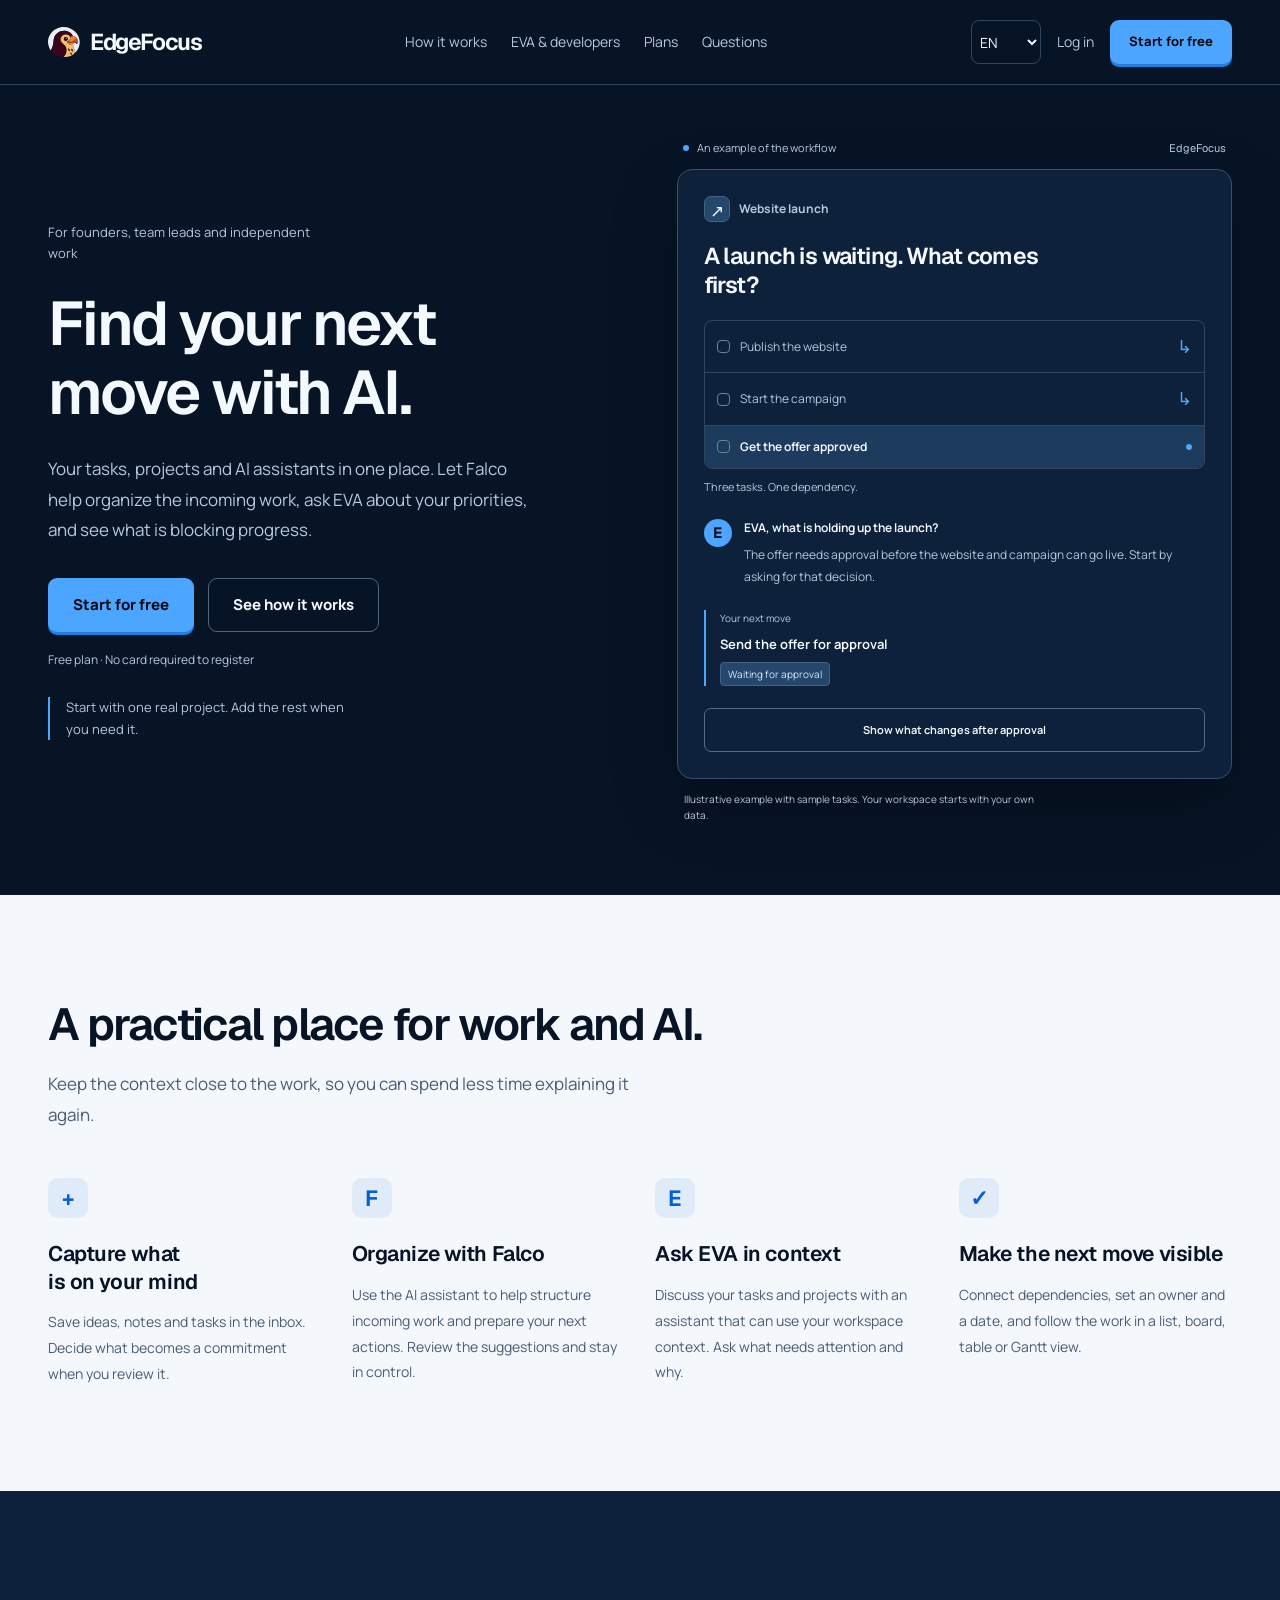
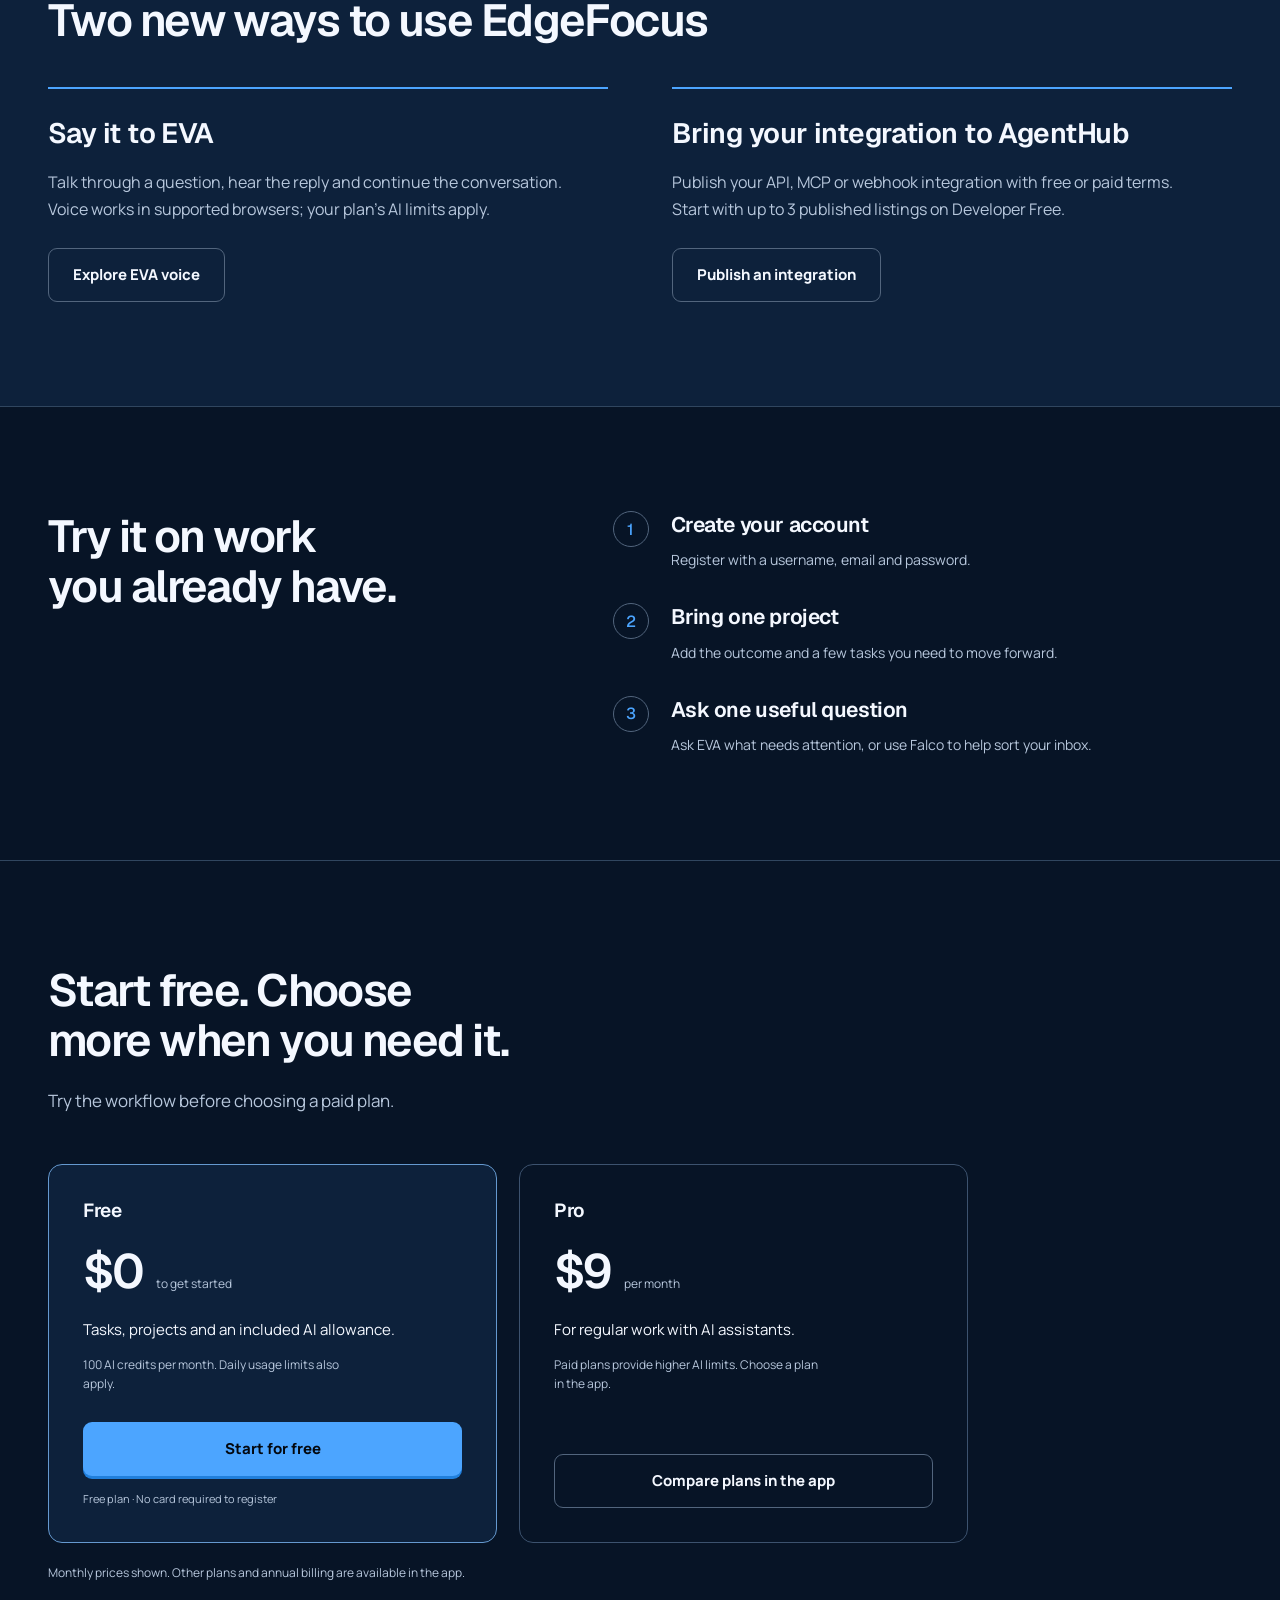
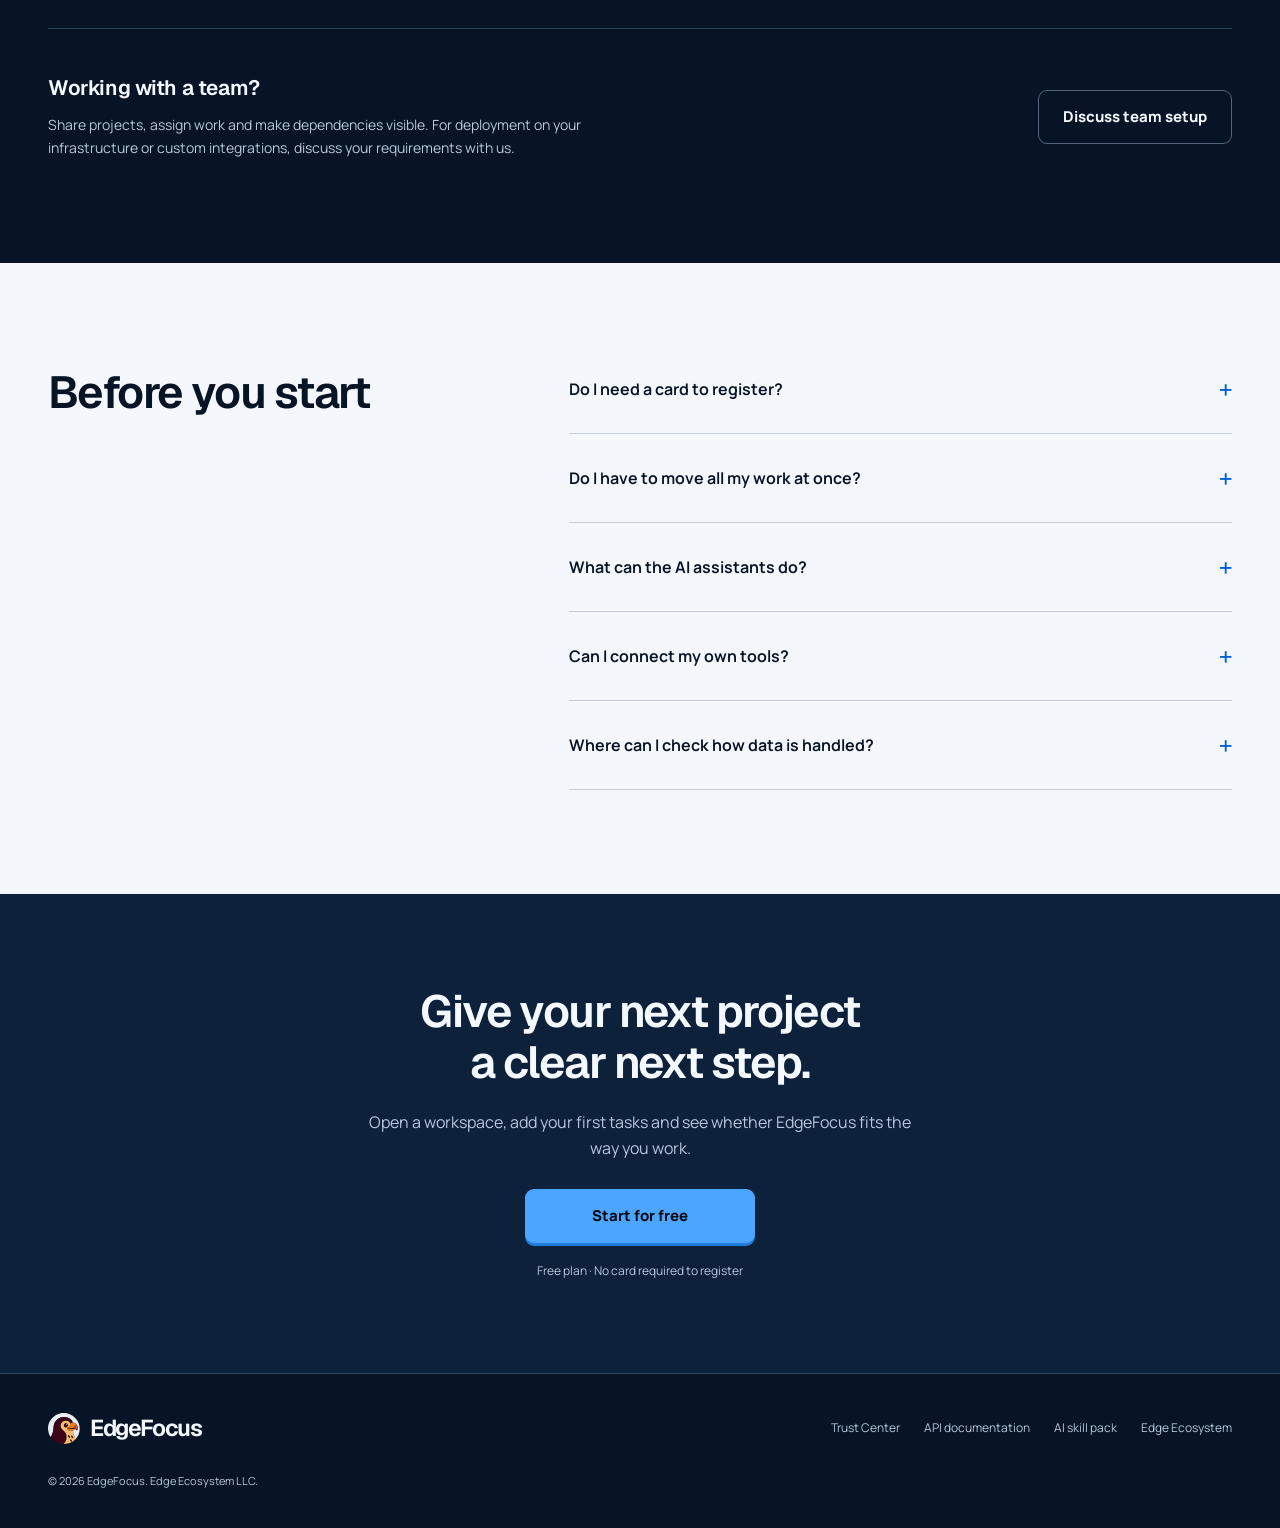
==== commit 3989a949: "feat(marketing): launch EVA voice and developer pages" ====
--- a/index.html
+++ b/index.html
@@ -24,7 +24,7 @@
 <body id="top">
 <a class="skip-link" href="#main" data-i18n="skip">Skip to content</a>
 <header class="site-header"><div class="container header-inner"><a class="brand" href="#top" aria-label="EdgeFocus"><img src="assets/edge-logo.svg" alt="" width="32" height="32"><span>EdgeFocus</span></a>
-<nav class="desktop-nav" aria-label="Main"><a href="#how-it-works"><span data-i18n="navHow">How it works</span></a><a href="#pricing"><span data-i18n="navPlans">Plans</span></a><a href="#faq"><span data-i18n="navFaq">Questions</span></a></nav>
+<nav class="desktop-nav" aria-label="Main"><a href="#how-it-works"><span data-i18n="navHow">How it works</span></a><a href="#new"><span data-i18n="navLaunch">EVA &amp; developers</span></a><a href="#pricing"><span data-i18n="navPlans">Plans</span></a><a href="#faq"><span data-i18n="navFaq">Questions</span></a></nav>
 <div class="header-actions"><label class="sr-only" for="language-select" data-i18n="languageLabel">Language</label><select id="language-select" aria-label="Language" data-i18n-aria="languageLabel"><option value="en">EN</option><option value="ru">RU</option><option value="ar">العربية</option><option value="zh">中文</option></select><a class="login-link" href="https://edgefocus.ru/login" data-cta="login" data-location="nav"><span data-i18n="login">Log in</span></a><a class="button button-primary" href="https://edgefocus.ru/register" data-cta="signup" data-location="nav"><span data-i18n="signup">Start for free</span></a></div></div></header>
 <main id="main">
 <section class="hero"><div class="container hero-grid"><div class="hero-copy"><p class="audience" data-i18n="heroAudience">For founders, team leads and independent work</p><h1 data-i18n="heroTitle">Find your next move with AI.</h1><p class="hero-description" data-i18n="heroDescription">Your tasks, projects and AI assistants in one place. Let Falco help organize the incoming work, ask EVA about your priorities, and see what is blocking progress.</p><div class="hero-actions"><a class="button button-primary" href="https://edgefocus.ru/register" data-cta="signup" data-location="hero"><span data-i18n="signup">Start for free</span></a><a class="button button-secondary" href="#demo" data-cta="demo" data-location="hero"><span data-i18n="heroSecondary">See how it works</span></a></div><p class="signup-note" data-i18n="heroNote">Free plan · No card required to register</p><p class="hero-first" data-i18n="heroFirst">Start with one real project. Add the rest when you need it.</p></div>
@@ -34,6 +34,7 @@
 <button type="button" id="demo-toggle" aria-pressed="false" aria-controls="demo-result" data-i18n="demoButton">Show what changes after approval</button><p id="demo-result" hidden role="status" data-i18n="demoDone">Approval received. The website and campaign can move forward.</p></div><p class="demo-disclaimer" data-i18n="demoDisclaimer">Illustrative example with sample tasks. Your workspace starts with your own data.</p></div>
 </div></section>
 <section class="workflow section" id="how-it-works"><div class="container"><div class="section-heading"><h2 data-i18n="workflowTitle">A practical place for work and AI.</h2><p data-i18n="workflowDescription">Keep the context close to the work, so you can spend less time explaining it again.</p></div><div class="workflow-grid"><article><span class="feature-icon" aria-hidden="true">+</span><h3 data-i18n="captureTitle">Capture what is on your mind</h3><p data-i18n="captureBody">Save ideas, notes and tasks in the inbox. Decide what becomes a commitment when you review it.</p></article><article><span class="feature-icon" aria-hidden="true">F</span><h3 data-i18n="falcoTitle">Organize with Falco</h3><p data-i18n="falcoBody">Use the AI assistant to help structure incoming work and prepare your next actions. Review the suggestions and stay in control.</p></article><article><span class="feature-icon" aria-hidden="true">E</span><h3 data-i18n="evaTitle">Ask EVA in context</h3><p data-i18n="evaBody">Discuss your tasks and projects with an assistant that can use your workspace context. Ask what needs attention and why.</p></article><article><span class="feature-icon" aria-hidden="true">✓</span><h3 data-i18n="executeTitle">Make the next move visible</h3><p data-i18n="executeBody">Connect dependencies, set an owner and a date, and follow the work in a list, board, table or Gantt view.</p></article></div></div></section>
+<section class="launch-paths section" id="new"><div class="container"><h2 data-i18n="launchTitle">Two new ways to use EdgeFocus</h2><div class="launch-paths-grid"><article><h3 data-i18n="launchEvaTitle">Say it to EVA</h3><p data-i18n="launchEvaBody">Talk through a question, hear the reply and continue the conversation. Voice works in supported browsers; your plan’s AI limits apply.</p><a class="button button-secondary" href="en/eva/" data-product-link="eva" data-cta="eva" data-location="page"><span data-i18n="launchEvaAction">Explore EVA voice</span></a></article><article><h3 data-i18n="launchDeveloperTitle">Bring your integration to AgentHub</h3><p data-i18n="launchDeveloperBody">Publish your API, MCP or webhook integration with free or paid terms. Start with up to 3 published listings on Developer Free.</p><a class="button button-secondary" href="en/developers/" data-product-link="developer" data-cta="developer" data-location="page"><span data-i18n="launchDeveloperAction">Publish an integration</span></a></article></div></div></section>
 <section class="start section"><div class="container start-grid"><h2 data-i18n="startTitle">Try it on work you already have.</h2><ol class="start-steps"><li><h3 data-i18n="startStep1">Create your account</h3><p data-i18n="startBody1">Register with a username, email and password.</p></li><li><h3 data-i18n="startStep2">Bring one project</h3><p data-i18n="startBody2">Add the outcome and a few tasks you need to move forward.</p></li><li><h3 data-i18n="startStep3">Ask one useful question</h3><p data-i18n="startBody3">Ask EVA what needs attention, or use Falco to help sort your inbox.</p></li></ol></div></section>
 <section class="pricing section" id="pricing"><div class="container"><div class="section-heading"><h2 data-i18n="pricingTitle">Start free. Choose more when you need it.</h2><p data-i18n="pricingDescription">Try the workflow before choosing a paid plan.</p></div><div class="pricing-grid"><article class="plan plan-free"><h3 data-i18n="freeName">Free</h3><div class="price"><strong data-i18n="freePrice">$0</strong><span data-i18n="freePeriod">to get started</span></div><p data-i18n="freeBody">Tasks, projects and an included AI allowance.</p><p class="plan-detail" data-i18n="freeDetail">100 AI credits per month. Daily usage limits also apply.</p><a class="button button-primary" href="https://edgefocus.ru/register" data-cta="signup" data-location="pricing"><span data-i18n="signup">Start for free</span></a><p class="plan-note" data-i18n="heroNote">Free plan · No card required to register</p></article><article class="plan plan-pro"><h3 data-i18n="proName">Pro</h3><div class="price"><strong data-i18n="proPrice">$9</strong><span data-i18n="proPeriod">per month</span></div><p data-i18n="proBody">For regular work with AI assistants.</p><p class="plan-detail" data-i18n="proDetail">Paid plans provide higher AI limits. Choose a plan in the app.</p><a class="button button-secondary" href="https://edgefocus.ru/subscribe" data-cta="plans" data-location="pricing"><span data-i18n="proAction">Compare plans in the app</span></a></article></div><p class="pricing-note" data-i18n="pricingNote">Monthly prices shown. Other plans and annual billing are available in the app.</p><div class="team-panel"><div><h3 data-i18n="teamTitle">Working with a team?</h3><p data-i18n="teamBody">Share projects, assign work and make dependencies visible. For deployment on your infrastructure or custom integrations, discuss your requirements with us.</p></div><a class="button button-secondary" href="https://t.me/TimothyIvaikin" target="_blank" rel="noopener noreferrer" data-cta="contact" data-location="team"><span data-i18n="teamAction">Discuss team setup</span></a></div></div></section>
 <section class="faq section" id="faq"><div class="container faq-grid"><h2 data-i18n="faqTitle">Before you start</h2><div><details><summary><span data-i18n="faq1q">Do I need a card to register?</span><span class="faq-plus" aria-hidden="true">+</span></summary><p data-i18n="faq1a">No. Create an account with a username, email and password and start on Free. Paid plans are available separately in the app.</p></details><details><summary><span data-i18n="faq2q">Do I have to move all my work at once?</span><span class="faq-plus" aria-hidden="true">+</span></summary><p data-i18n="faq2a">No. Start with one project and a few real tasks. Add more only when the workflow works for you.</p></details><details><summary><span data-i18n="faq3q">What can the AI assistants do?</span><span class="faq-plus" aria-hidden="true">+</span></summary><p data-i18n="faq3a">Falco helps organize incoming work. EVA helps you analyze and discuss your workspace context. AI usage is limited by your plan; review suggestions before relying on them.</p></details><details><summary><span data-i18n="faq4q">Can I connect my own tools?</span><span class="faq-plus" aria-hidden="true">+</span></summary><p data-i18n="faq4a">EdgeFocus has a REST API and an API skill for AI assistants. You configure access for the tools you choose.</p><p><a href="https://edgefocus.ru/api/v1/docs">REST API</a> · <a href="edgefocus-skill.zip" download>EdgeFocus API Skill</a></p></details><details><summary><span data-i18n="faq5q">Where can I check how data is handled?</span><span class="faq-plus" aria-hidden="true">+</span></summary><p data-i18n="faq5a">Read the Trust Center for the published information about security, access controls and verification status.</p><p><a href="https://edgefocus.ru/trust">Trust Center</a></p></details></div></div></section>
--- a/styles.css
+++ b/styles.css
@@ -17,3 +17,4 @@
 @media(max-width:760px){.container{padding-inline:24px}.section{padding-block:64px}.header-inner{min-height:72px;gap:12px}.brand{font-size:21px;gap:7px}.brand img{width:27px;height:27px}.header-actions{gap:12px}.header-actions>.button{display:none}.hero{padding-block:45px 60px}.hero-grid{grid-template-columns:1fr;gap:44px}.hero h1{font-size:clamp(2.55rem,8vw,3.7rem);max-width:15ch}.audience{max-width:42ch;font-size:12px;margin-bottom:20px}.hero-description{font-size:16px;max-width:56ch;margin-top:22px}.hero-actions{flex-direction:row;max-width:none;gap:12px;margin-top:26px}.hero-actions .button{flex:1;min-width:180px;padding-inline:15px}.signup-note{font-size:11px;margin-top:16px}.hero-first{margin-top:23px;max-width:50ch;font-size:12px}.demo-shell{max-width:560px;width:100%;margin-inline:auto}.demo-workspace{padding:24px}.demo-workspace h2{font-size:24px;max-width:25ch}.demo-heading{font-size:11px}.demo-count,.task-row,.ai-answer h3,.ai-answer p,#demo-toggle{font-size:12px}.demo-disclaimer{font-size:11px}.workflow-grid{gap:32px}.workflow-grid h3{font-size:20px}.workflow-grid p{font-size:14px}.section-heading{margin-bottom:34px}.section-heading p{font-size:15px}.start-grid,.faq-grid{grid-template-columns:1fr;gap:34px}.start h2{max-width:21ch}.start-steps p{max-width:none}.pricing-grid{gap:16px}.plan{padding:24px}.price{flex-direction:column;gap:8px}.team-panel{align-items:flex-start;flex-direction:column;gap:24px}.final-cta{padding-block:65px}.footer-top{align-items:flex-start;flex-direction:column;gap:27px}.footer-top nav{gap:18px;font-size:12px}}
 @media(max-width:480px){.container{padding-inline:20px}.header-inner{gap:8px}.header-actions{gap:10px}#language-select{width:62px;font-size:12px}.login-link{font-size:12px}.hero h1{font-size:2.7rem;letter-spacing:-.04em;max-width:13ch}.hero-description{font-size:15px;line-height:1.8}.hero-actions{flex-direction:column}.hero-actions .button{width:100%;min-height:52px}.demo-workspace{padding:20px}.demo-brand{display:none}.demo-workspace h2{font-size:22px}.task-row{font-size:11px;padding:10px;gap:8px}.ai-answer{gap:9px}.ai-answer p{font-size:12px}.next-move strong{font-size:12px}.workflow-grid{grid-template-columns:1fr;gap:30px}.workflow-grid article{display:grid;grid-template-columns:40px 1fr;column-gap:16px}.feature-icon{grid-row:1/3;margin:0}.workflow-grid p{grid-column:2;margin-top:9px}.workflow-grid h3{font-size:20px}.pricing-grid{grid-template-columns:1fr}.price{flex-direction:row;align-items:baseline}.plan{padding:28px}.plan .plan-detail{max-width:none}.faq summary{font-size:15px}.faq details p{padding-inline-end:0}.final-cta .button{width:100%}.section-heading h2,.start h2,.faq h2{font-size:2rem}.hero h1:lang(ar){font-size:2.6rem;letter-spacing:0}.hero h1:lang(zh){font-size:2.65rem}}
 @media(prefers-reduced-motion:reduce){html{scroll-behavior:auto}*,*:before,*:after{animation:none!important;transition:none!important}}
+.launch-paths{background:var(--surface);border-bottom:1px solid var(--line)}.launch-paths> .container>h2{max-width:25ch;margin-bottom:42px}.launch-paths-grid{display:grid;grid-template-columns:1fr 1fr;gap:64px}.launch-paths-grid article{border-top:2px solid var(--blue);padding-top:26px;display:flex;flex-direction:column;align-items:flex-start}.launch-paths-grid h3{font-size:28px;max-width:24ch}.launch-paths-grid p{max-width:52ch;color:var(--muted);margin:18px 0 26px}.launch-paths-grid .button{margin-top:auto}@media(max-width:760px){.launch-paths-grid{grid-template-columns:1fr;gap:36px}.launch-paths-grid h3{font-size:25px}}
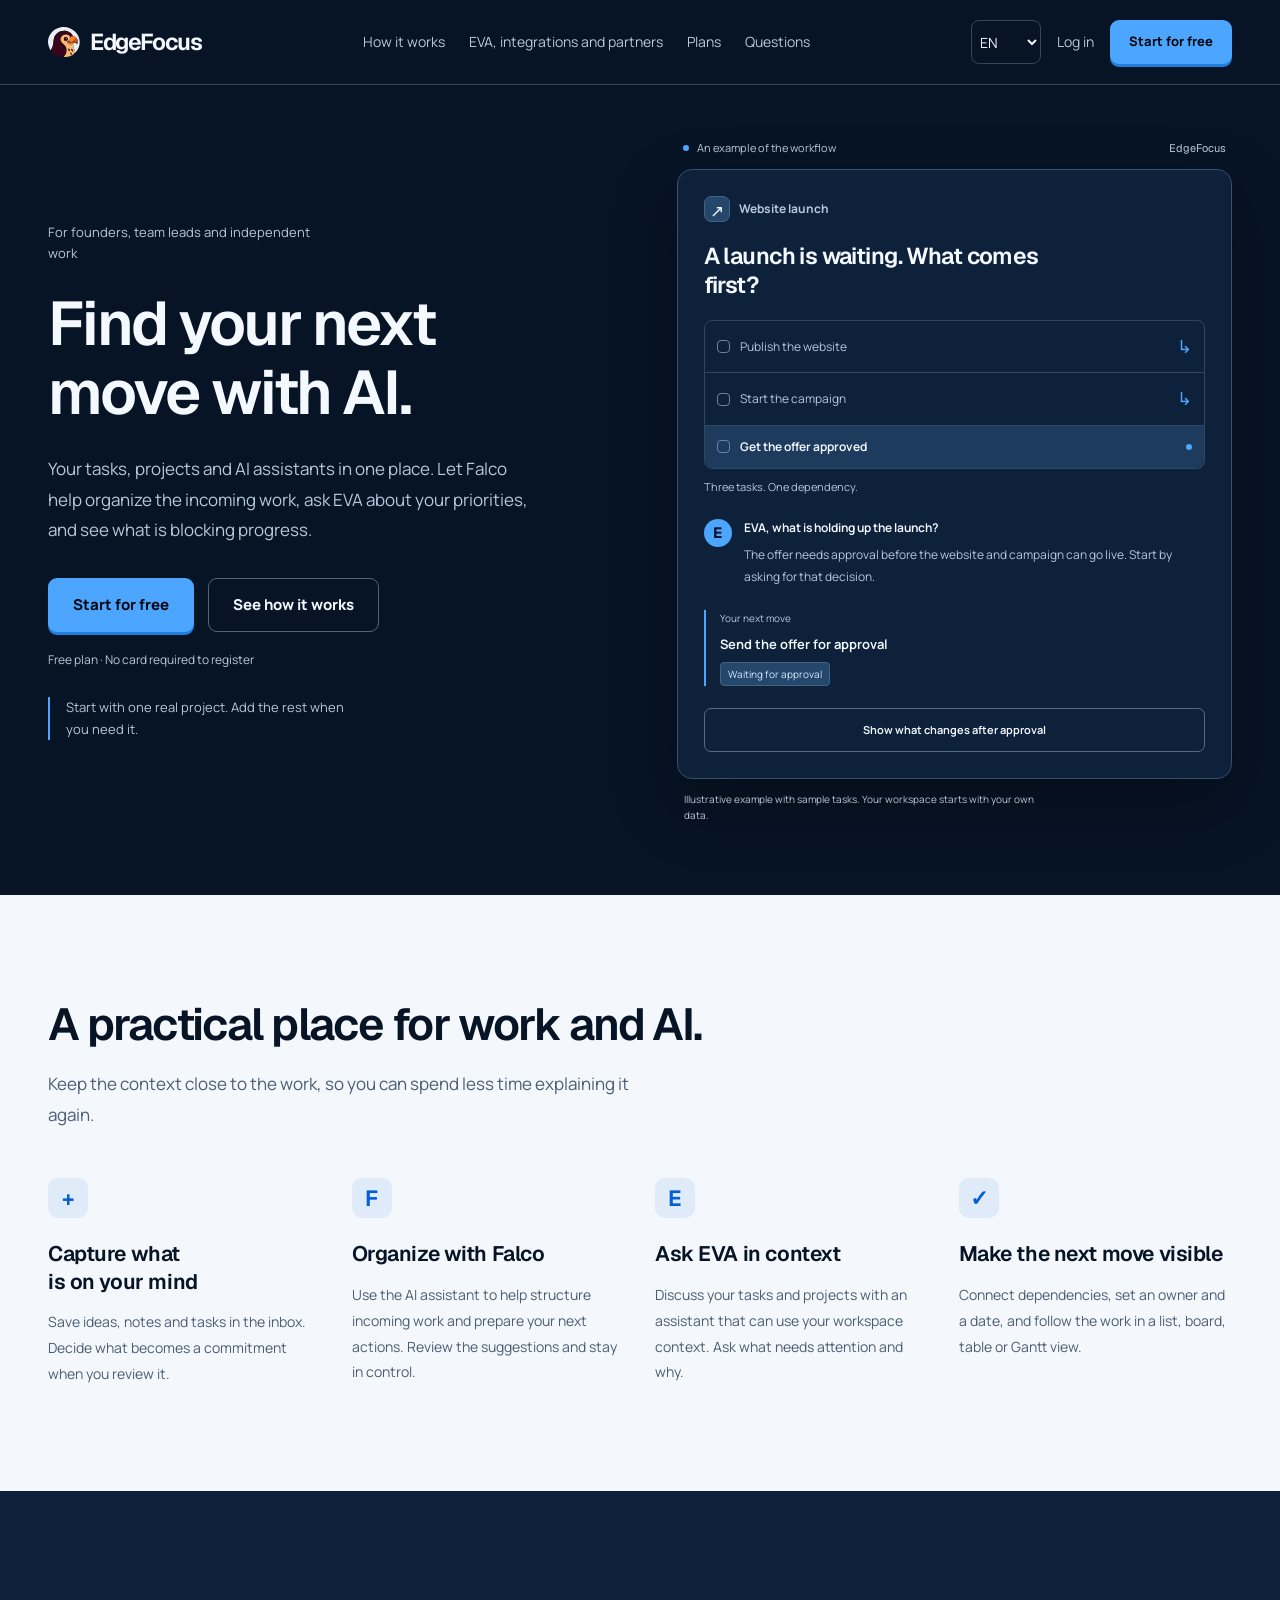
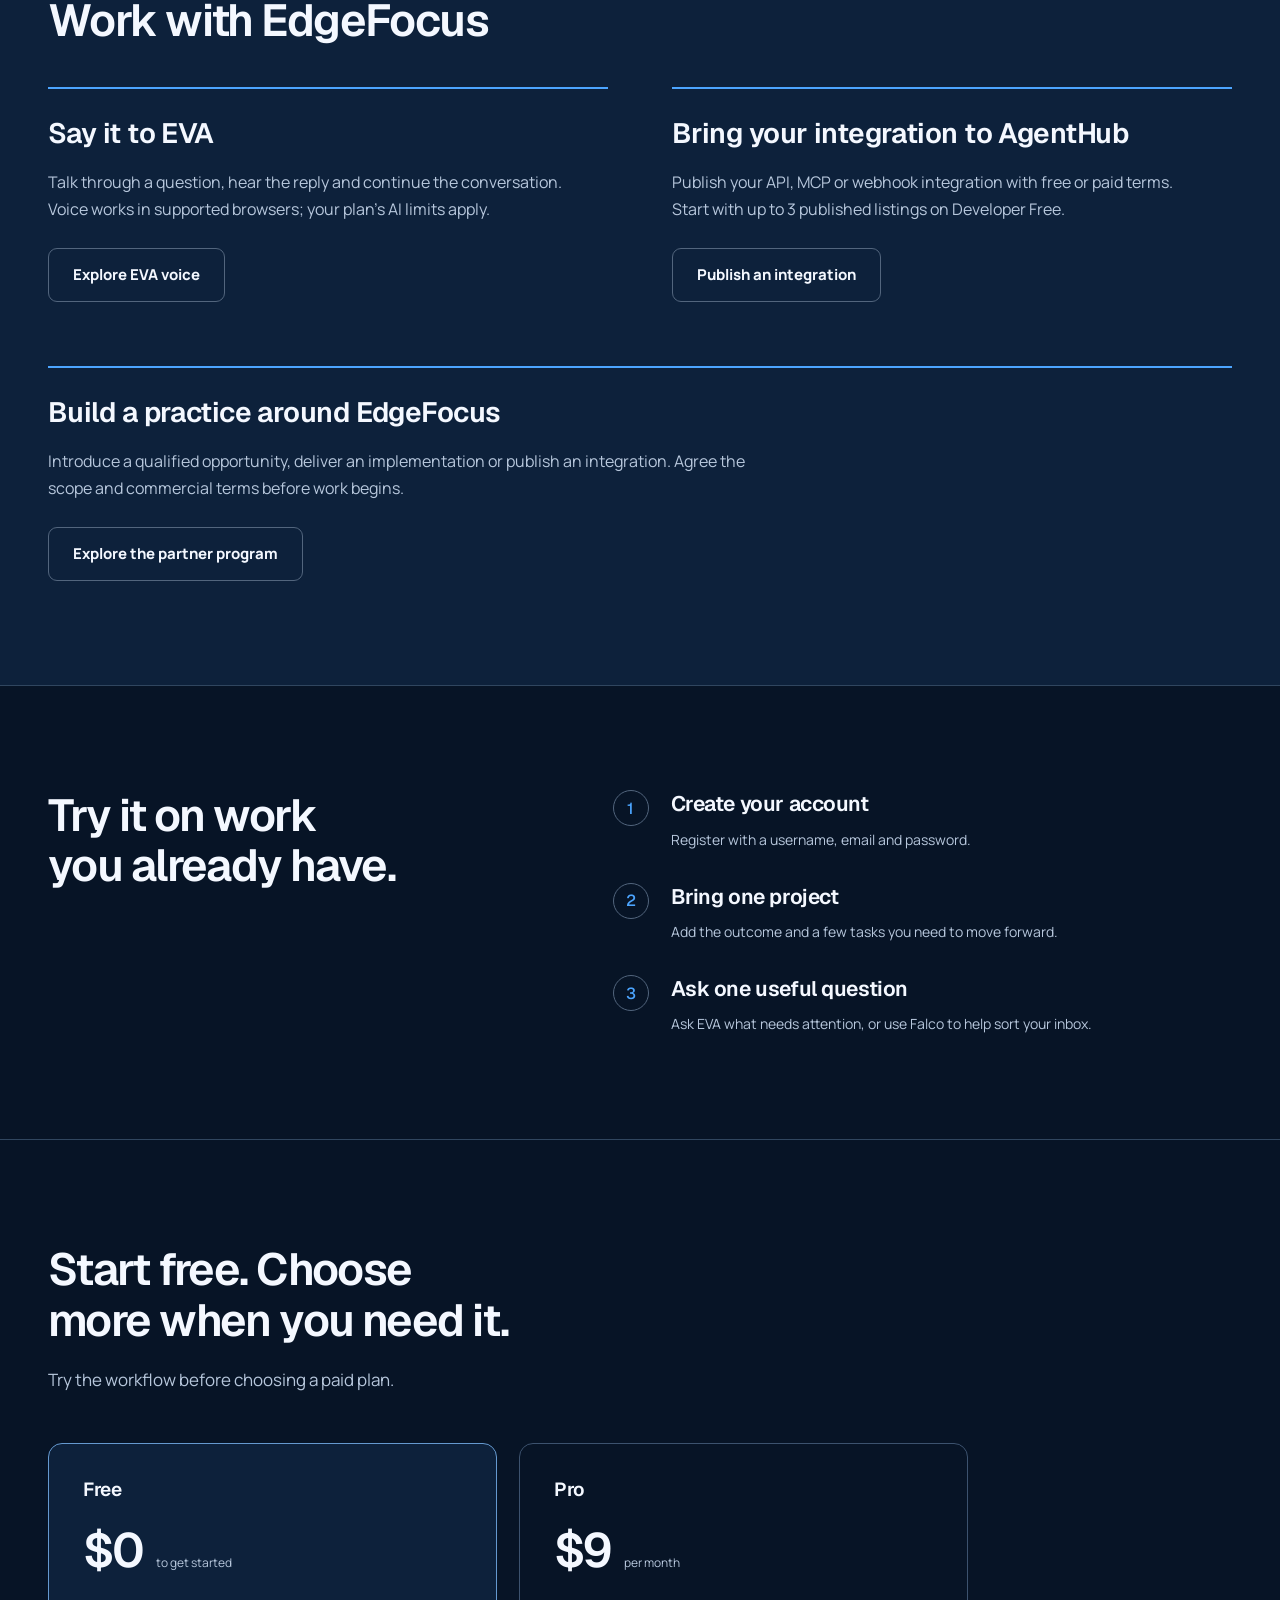
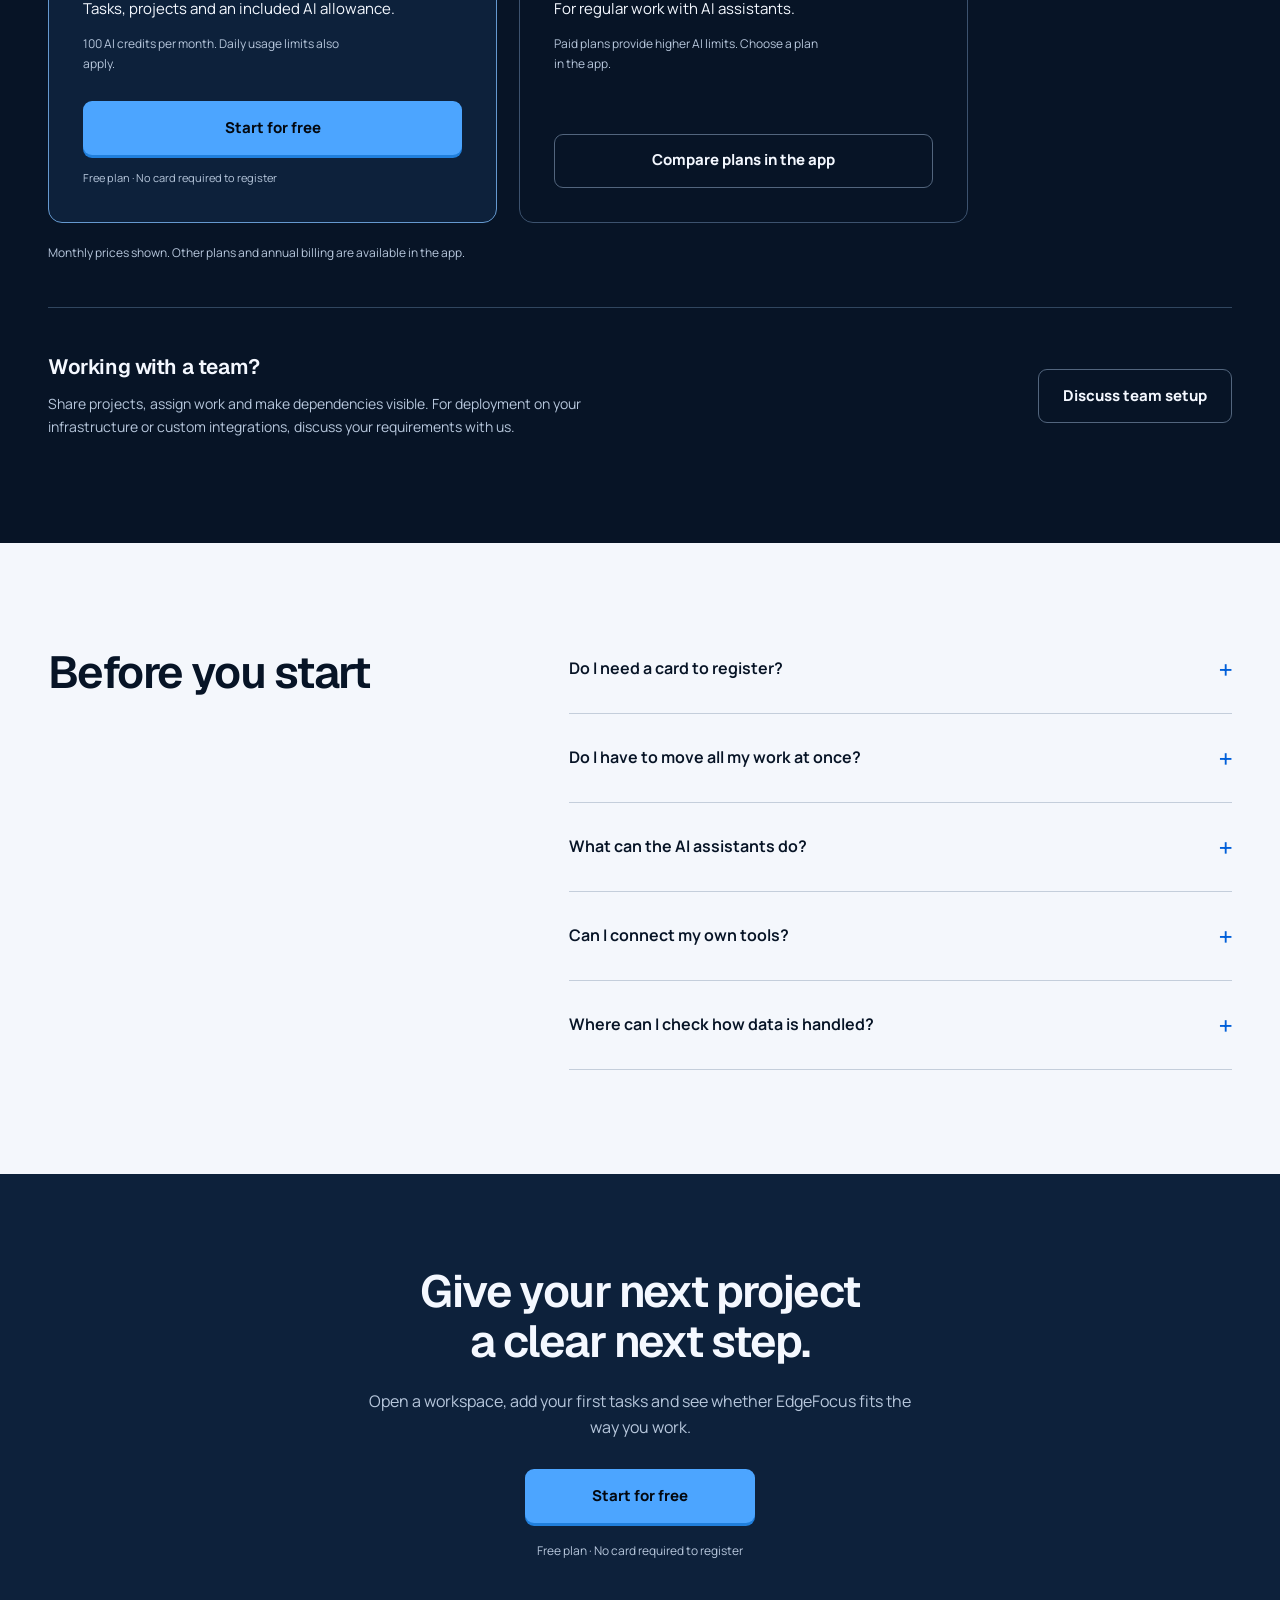
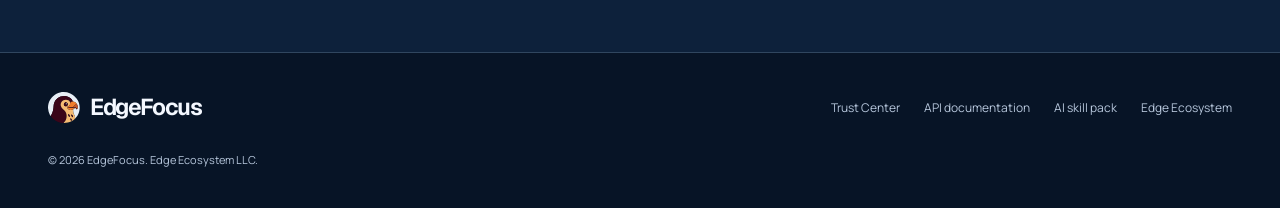
==== commit 86058aac: "Launch product partner pages and attributed applications" ====
--- a/index.html
+++ b/index.html
@@ -24,7 +24,7 @@
 <body id="top">
 <a class="skip-link" href="#main" data-i18n="skip">Skip to content</a>
 <header class="site-header"><div class="container header-inner"><a class="brand" href="#top" aria-label="EdgeFocus"><img src="assets/edge-logo.svg" alt="" width="32" height="32"><span>EdgeFocus</span></a>
-<nav class="desktop-nav" aria-label="Main"><a href="#how-it-works"><span data-i18n="navHow">How it works</span></a><a href="#new"><span data-i18n="navLaunch">EVA &amp; developers</span></a><a href="#pricing"><span data-i18n="navPlans">Plans</span></a><a href="#faq"><span data-i18n="navFaq">Questions</span></a></nav>
+<nav class="desktop-nav" aria-label="Main"><a href="#how-it-works"><span data-i18n="navHow">How it works</span></a><a href="#new"><span data-i18n="navLaunch">EVA, integrations and partners</span></a><a href="#pricing"><span data-i18n="navPlans">Plans</span></a><a href="#faq"><span data-i18n="navFaq">Questions</span></a></nav>
 <div class="header-actions"><label class="sr-only" for="language-select" data-i18n="languageLabel">Language</label><select id="language-select" aria-label="Language" data-i18n-aria="languageLabel"><option value="en">EN</option><option value="ru">RU</option><option value="ar">العربية</option><option value="zh">中文</option></select><a class="login-link" href="https://edgefocus.ru/login" data-cta="login" data-location="nav"><span data-i18n="login">Log in</span></a><a class="button button-primary" href="https://edgefocus.ru/register" data-cta="signup" data-location="nav"><span data-i18n="signup">Start for free</span></a></div></div></header>
 <main id="main">
 <section class="hero"><div class="container hero-grid"><div class="hero-copy"><p class="audience" data-i18n="heroAudience">For founders, team leads and independent work</p><h1 data-i18n="heroTitle">Find your next move with AI.</h1><p class="hero-description" data-i18n="heroDescription">Your tasks, projects and AI assistants in one place. Let Falco help organize the incoming work, ask EVA about your priorities, and see what is blocking progress.</p><div class="hero-actions"><a class="button button-primary" href="https://edgefocus.ru/register" data-cta="signup" data-location="hero"><span data-i18n="signup">Start for free</span></a><a class="button button-secondary" href="#demo" data-cta="demo" data-location="hero"><span data-i18n="heroSecondary">See how it works</span></a></div><p class="signup-note" data-i18n="heroNote">Free plan · No card required to register</p><p class="hero-first" data-i18n="heroFirst">Start with one real project. Add the rest when you need it.</p></div>
@@ -34,7 +34,7 @@
 <button type="button" id="demo-toggle" aria-pressed="false" aria-controls="demo-result" data-i18n="demoButton">Show what changes after approval</button><p id="demo-result" hidden role="status" data-i18n="demoDone">Approval received. The website and campaign can move forward.</p></div><p class="demo-disclaimer" data-i18n="demoDisclaimer">Illustrative example with sample tasks. Your workspace starts with your own data.</p></div>
 </div></section>
 <section class="workflow section" id="how-it-works"><div class="container"><div class="section-heading"><h2 data-i18n="workflowTitle">A practical place for work and AI.</h2><p data-i18n="workflowDescription">Keep the context close to the work, so you can spend less time explaining it again.</p></div><div class="workflow-grid"><article><span class="feature-icon" aria-hidden="true">+</span><h3 data-i18n="captureTitle">Capture what is on your mind</h3><p data-i18n="captureBody">Save ideas, notes and tasks in the inbox. Decide what becomes a commitment when you review it.</p></article><article><span class="feature-icon" aria-hidden="true">F</span><h3 data-i18n="falcoTitle">Organize with Falco</h3><p data-i18n="falcoBody">Use the AI assistant to help structure incoming work and prepare your next actions. Review the suggestions and stay in control.</p></article><article><span class="feature-icon" aria-hidden="true">E</span><h3 data-i18n="evaTitle">Ask EVA in context</h3><p data-i18n="evaBody">Discuss your tasks and projects with an assistant that can use your workspace context. Ask what needs attention and why.</p></article><article><span class="feature-icon" aria-hidden="true">✓</span><h3 data-i18n="executeTitle">Make the next move visible</h3><p data-i18n="executeBody">Connect dependencies, set an owner and a date, and follow the work in a list, board, table or Gantt view.</p></article></div></div></section>
-<section class="launch-paths section" id="new"><div class="container"><h2 data-i18n="launchTitle">Two new ways to use EdgeFocus</h2><div class="launch-paths-grid"><article><h3 data-i18n="launchEvaTitle">Say it to EVA</h3><p data-i18n="launchEvaBody">Talk through a question, hear the reply and continue the conversation. Voice works in supported browsers; your plan’s AI limits apply.</p><a class="button button-secondary" href="en/eva/" data-product-link="eva" data-cta="eva" data-location="page"><span data-i18n="launchEvaAction">Explore EVA voice</span></a></article><article><h3 data-i18n="launchDeveloperTitle">Bring your integration to AgentHub</h3><p data-i18n="launchDeveloperBody">Publish your API, MCP or webhook integration with free or paid terms. Start with up to 3 published listings on Developer Free.</p><a class="button button-secondary" href="en/developers/" data-product-link="developer" data-cta="developer" data-location="page"><span data-i18n="launchDeveloperAction">Publish an integration</span></a></article></div></div></section>
+<section class="launch-paths section" id="new"><div class="container"><h2 data-i18n="launchTitle">Work with EdgeFocus</h2><div class="launch-paths-grid"><article><h3 data-i18n="launchEvaTitle">Say it to EVA</h3><p data-i18n="launchEvaBody">Talk through a question, hear the reply and continue the conversation. Voice works in supported browsers; your plan’s AI limits apply.</p><a class="button button-secondary" href="en/eva/" data-product-link="eva" data-cta="eva" data-location="page"><span data-i18n="launchEvaAction">Explore EVA voice</span></a></article><article><h3 data-i18n="launchDeveloperTitle">Bring your integration to AgentHub</h3><p data-i18n="launchDeveloperBody">Publish your API, MCP or webhook integration with free or paid terms. Start with up to 3 published listings on Developer Free.</p><a class="button button-secondary" href="en/developers/" data-product-link="developer" data-cta="developer" data-location="page"><span data-i18n="launchDeveloperAction">Publish an integration</span></a></article><article class="launch-partner"><h3 data-i18n="launchPartnerTitle">Build a practice around EdgeFocus</h3><p data-i18n="launchPartnerBody">Introduce a qualified opportunity, deliver an implementation or publish an integration. Agree the scope and commercial terms before work begins.</p><a class="button button-secondary" href="en/partners/" data-product-link="partner" data-cta="partner" data-location="page"><span data-i18n="launchPartnerAction">Explore the partner program</span></a></article></div></div></section>
 <section class="start section"><div class="container start-grid"><h2 data-i18n="startTitle">Try it on work you already have.</h2><ol class="start-steps"><li><h3 data-i18n="startStep1">Create your account</h3><p data-i18n="startBody1">Register with a username, email and password.</p></li><li><h3 data-i18n="startStep2">Bring one project</h3><p data-i18n="startBody2">Add the outcome and a few tasks you need to move forward.</p></li><li><h3 data-i18n="startStep3">Ask one useful question</h3><p data-i18n="startBody3">Ask EVA what needs attention, or use Falco to help sort your inbox.</p></li></ol></div></section>
 <section class="pricing section" id="pricing"><div class="container"><div class="section-heading"><h2 data-i18n="pricingTitle">Start free. Choose more when you need it.</h2><p data-i18n="pricingDescription">Try the workflow before choosing a paid plan.</p></div><div class="pricing-grid"><article class="plan plan-free"><h3 data-i18n="freeName">Free</h3><div class="price"><strong data-i18n="freePrice">$0</strong><span data-i18n="freePeriod">to get started</span></div><p data-i18n="freeBody">Tasks, projects and an included AI allowance.</p><p class="plan-detail" data-i18n="freeDetail">100 AI credits per month. Daily usage limits also apply.</p><a class="button button-primary" href="https://edgefocus.ru/register" data-cta="signup" data-location="pricing"><span data-i18n="signup">Start for free</span></a><p class="plan-note" data-i18n="heroNote">Free plan · No card required to register</p></article><article class="plan plan-pro"><h3 data-i18n="proName">Pro</h3><div class="price"><strong data-i18n="proPrice">$9</strong><span data-i18n="proPeriod">per month</span></div><p data-i18n="proBody">For regular work with AI assistants.</p><p class="plan-detail" data-i18n="proDetail">Paid plans provide higher AI limits. Choose a plan in the app.</p><a class="button button-secondary" href="https://edgefocus.ru/subscribe" data-cta="plans" data-location="pricing"><span data-i18n="proAction">Compare plans in the app</span></a></article></div><p class="pricing-note" data-i18n="pricingNote">Monthly prices shown. Other plans and annual billing are available in the app.</p><div class="team-panel"><div><h3 data-i18n="teamTitle">Working with a team?</h3><p data-i18n="teamBody">Share projects, assign work and make dependencies visible. For deployment on your infrastructure or custom integrations, discuss your requirements with us.</p></div><a class="button button-secondary" href="https://t.me/TimothyIvaikin" target="_blank" rel="noopener noreferrer" data-cta="contact" data-location="team"><span data-i18n="teamAction">Discuss team setup</span></a></div></div></section>
 <section class="faq section" id="faq"><div class="container faq-grid"><h2 data-i18n="faqTitle">Before you start</h2><div><details><summary><span data-i18n="faq1q">Do I need a card to register?</span><span class="faq-plus" aria-hidden="true">+</span></summary><p data-i18n="faq1a">No. Create an account with a username, email and password and start on Free. Paid plans are available separately in the app.</p></details><details><summary><span data-i18n="faq2q">Do I have to move all my work at once?</span><span class="faq-plus" aria-hidden="true">+</span></summary><p data-i18n="faq2a">No. Start with one project and a few real tasks. Add more only when the workflow works for you.</p></details><details><summary><span data-i18n="faq3q">What can the AI assistants do?</span><span class="faq-plus" aria-hidden="true">+</span></summary><p data-i18n="faq3a">Falco helps organize incoming work. EVA helps you analyze and discuss your workspace context. AI usage is limited by your plan; review suggestions before relying on them.</p></details><details><summary><span data-i18n="faq4q">Can I connect my own tools?</span><span class="faq-plus" aria-hidden="true">+</span></summary><p data-i18n="faq4a">EdgeFocus has a REST API and an API skill for AI assistants. You configure access for the tools you choose.</p><p><a href="https://edgefocus.ru/api/v1/docs">REST API</a> · <a href="edgefocus-skill.zip" download>EdgeFocus API Skill</a></p></details><details><summary><span data-i18n="faq5q">Where can I check how data is handled?</span><span class="faq-plus" aria-hidden="true">+</span></summary><p data-i18n="faq5a">Read the Trust Center for the published information about security, access controls and verification status.</p><p><a href="https://edgefocus.ru/trust">Trust Center</a></p></details></div></div></section>
--- a/styles.css
+++ b/styles.css
@@ -18,3 +18,5 @@
 @media(max-width:480px){.container{padding-inline:20px}.header-inner{gap:8px}.header-actions{gap:10px}#language-select{width:62px;font-size:12px}.login-link{font-size:12px}.hero h1{font-size:2.7rem;letter-spacing:-.04em;max-width:13ch}.hero-description{font-size:15px;line-height:1.8}.hero-actions{flex-direction:column}.hero-actions .button{width:100%;min-height:52px}.demo-workspace{padding:20px}.demo-brand{display:none}.demo-workspace h2{font-size:22px}.task-row{font-size:11px;padding:10px;gap:8px}.ai-answer{gap:9px}.ai-answer p{font-size:12px}.next-move strong{font-size:12px}.workflow-grid{grid-template-columns:1fr;gap:30px}.workflow-grid article{display:grid;grid-template-columns:40px 1fr;column-gap:16px}.feature-icon{grid-row:1/3;margin:0}.workflow-grid p{grid-column:2;margin-top:9px}.workflow-grid h3{font-size:20px}.pricing-grid{grid-template-columns:1fr}.price{flex-direction:row;align-items:baseline}.plan{padding:28px}.plan .plan-detail{max-width:none}.faq summary{font-size:15px}.faq details p{padding-inline-end:0}.final-cta .button{width:100%}.section-heading h2,.start h2,.faq h2{font-size:2rem}.hero h1:lang(ar){font-size:2.6rem;letter-spacing:0}.hero h1:lang(zh){font-size:2.65rem}}
 @media(prefers-reduced-motion:reduce){html{scroll-behavior:auto}*,*:before,*:after{animation:none!important;transition:none!important}}
 .launch-paths{background:var(--surface);border-bottom:1px solid var(--line)}.launch-paths> .container>h2{max-width:25ch;margin-bottom:42px}.launch-paths-grid{display:grid;grid-template-columns:1fr 1fr;gap:64px}.launch-paths-grid article{border-top:2px solid var(--blue);padding-top:26px;display:flex;flex-direction:column;align-items:flex-start}.launch-paths-grid h3{font-size:28px;max-width:24ch}.launch-paths-grid p{max-width:52ch;color:var(--muted);margin:18px 0 26px}.launch-paths-grid .button{margin-top:auto}@media(max-width:760px){.launch-paths-grid{grid-template-columns:1fr;gap:36px}.launch-paths-grid h3{font-size:25px}}
+
+.launch-paths-grid .launch-partner{grid-column:1/-1}.launch-partner p{max-width:72ch}
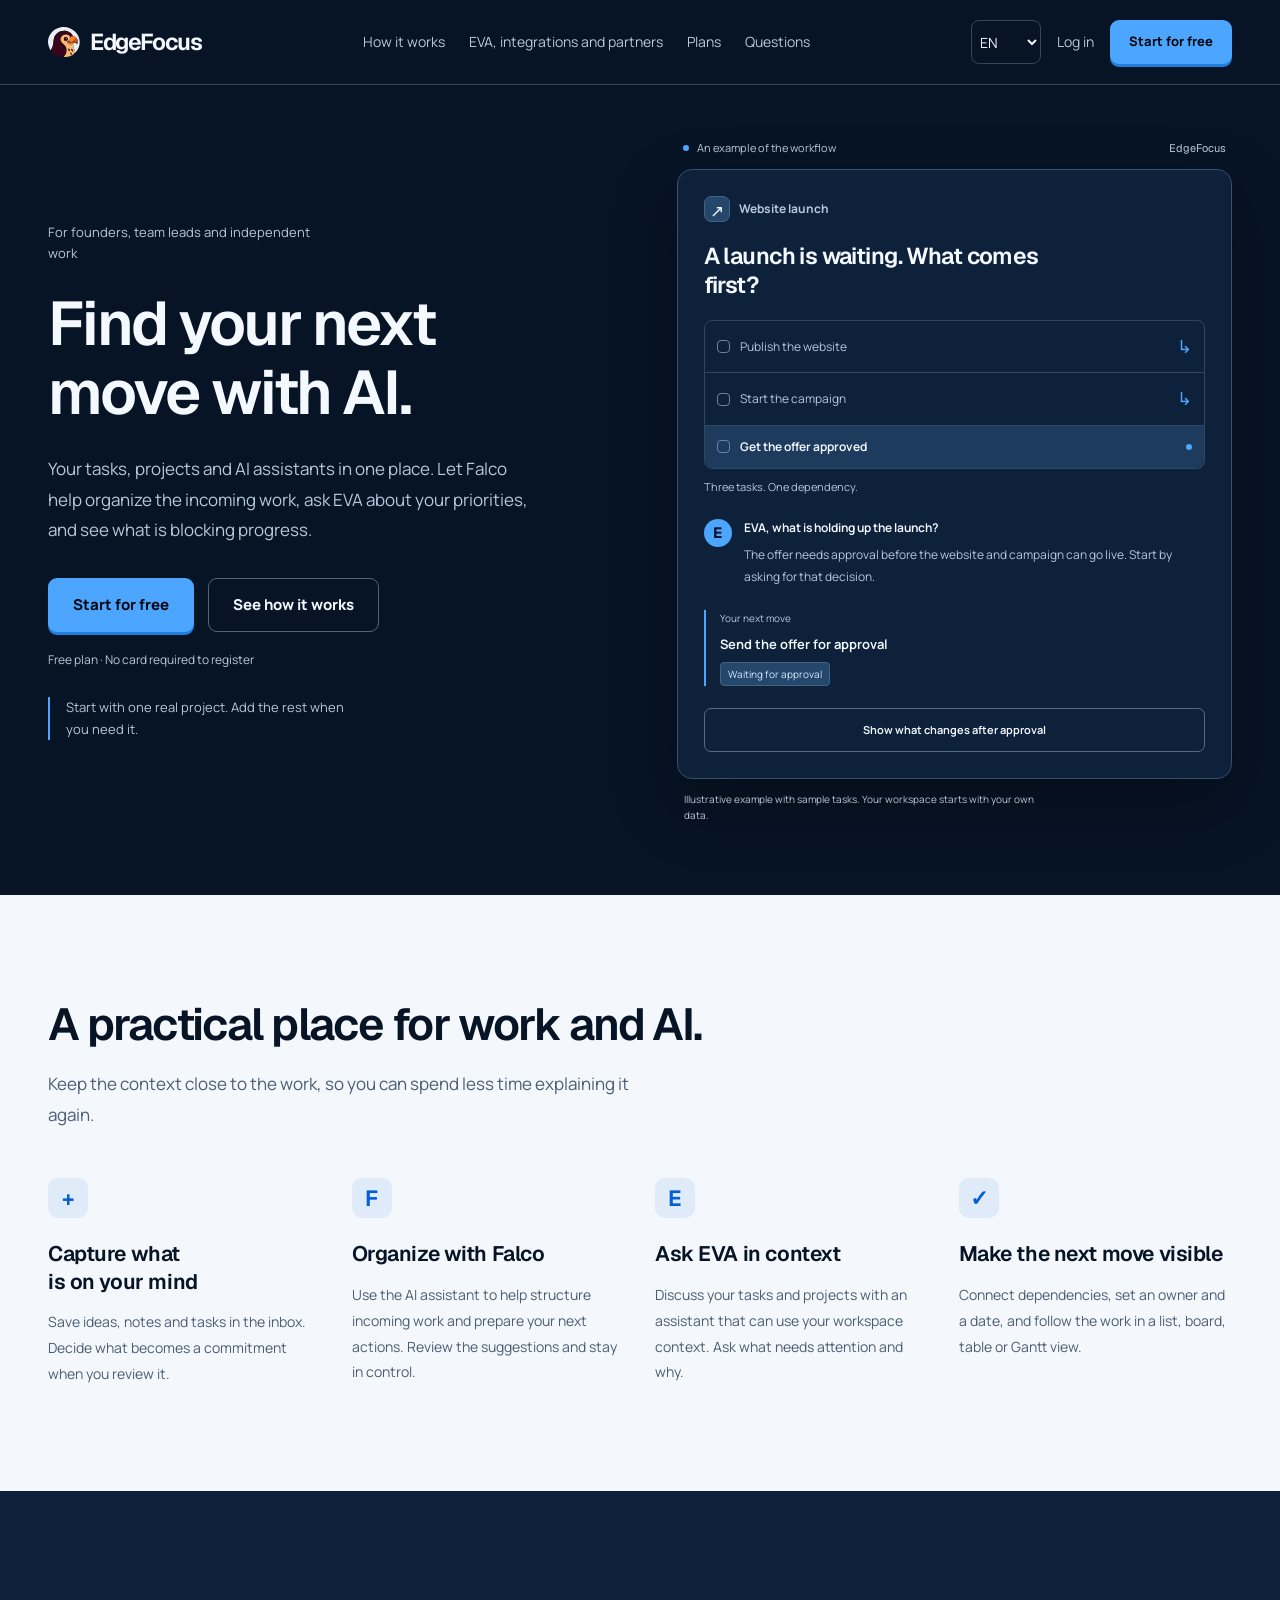
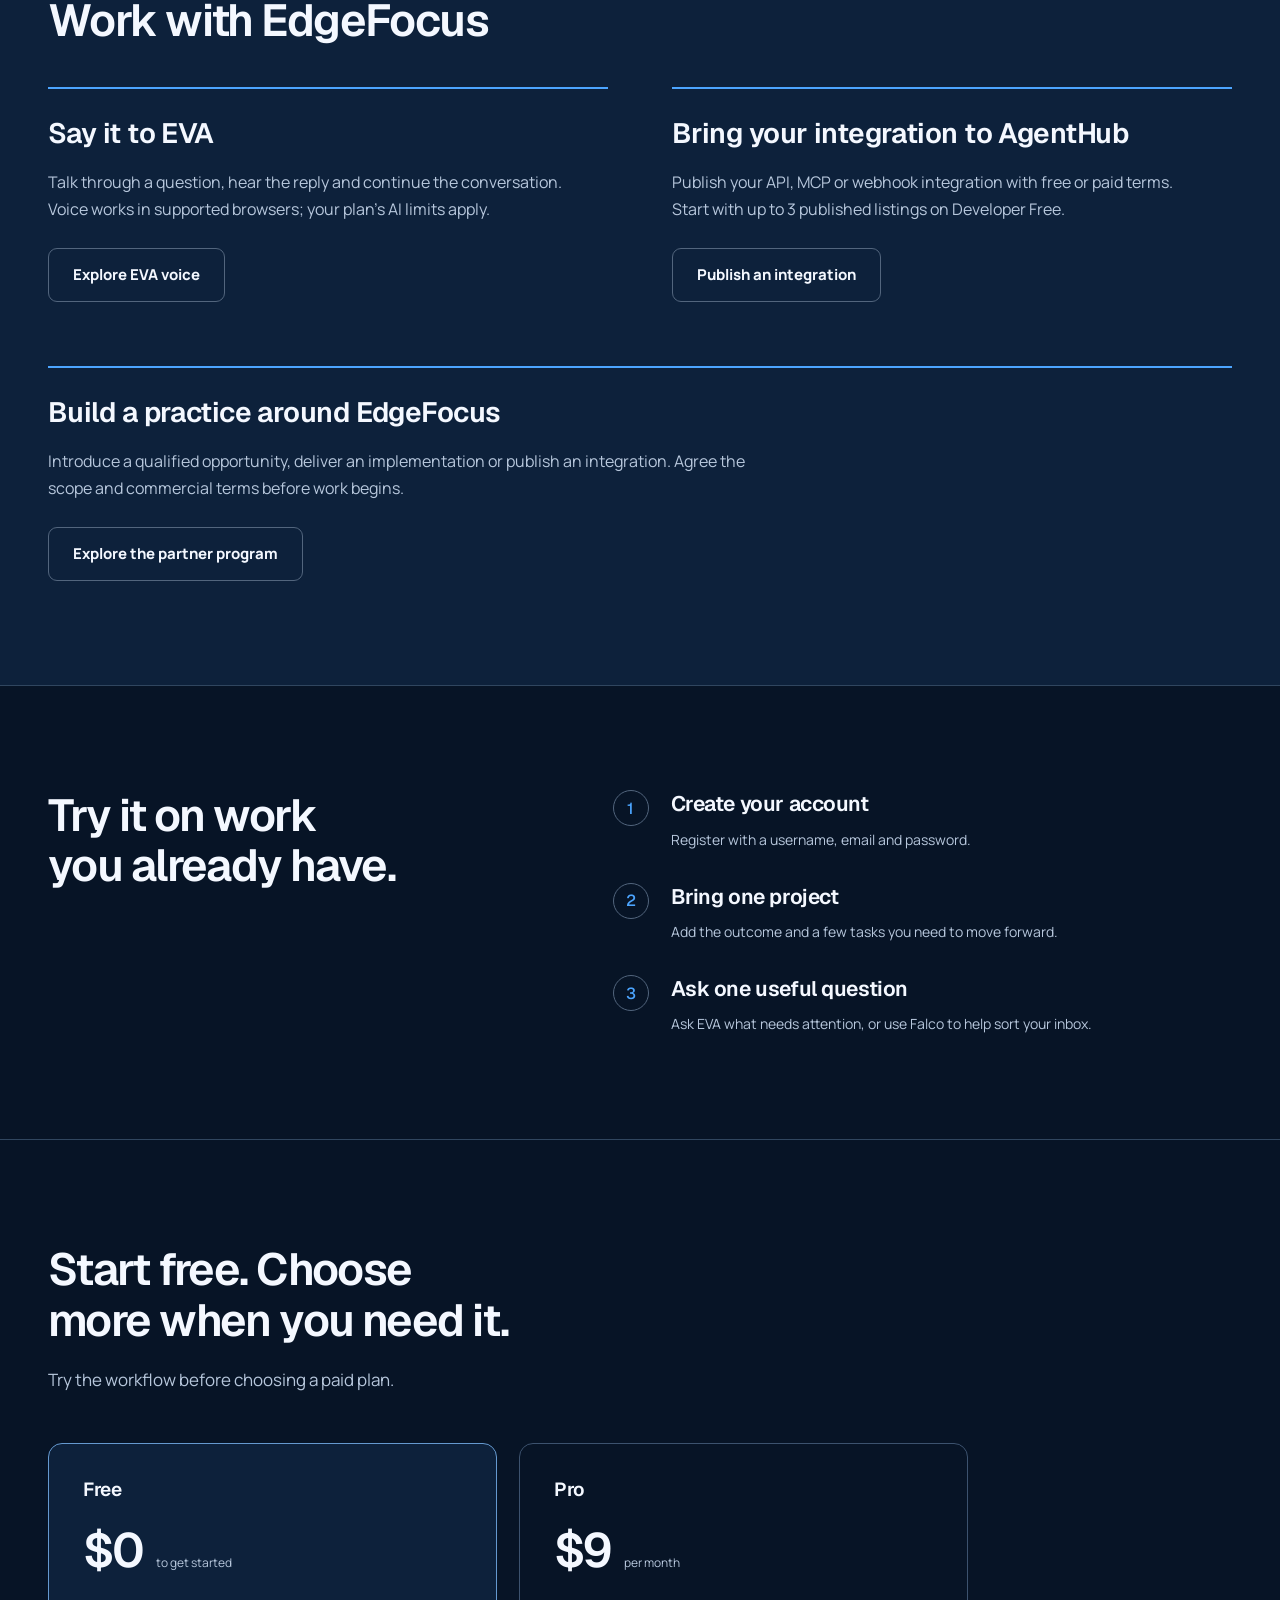
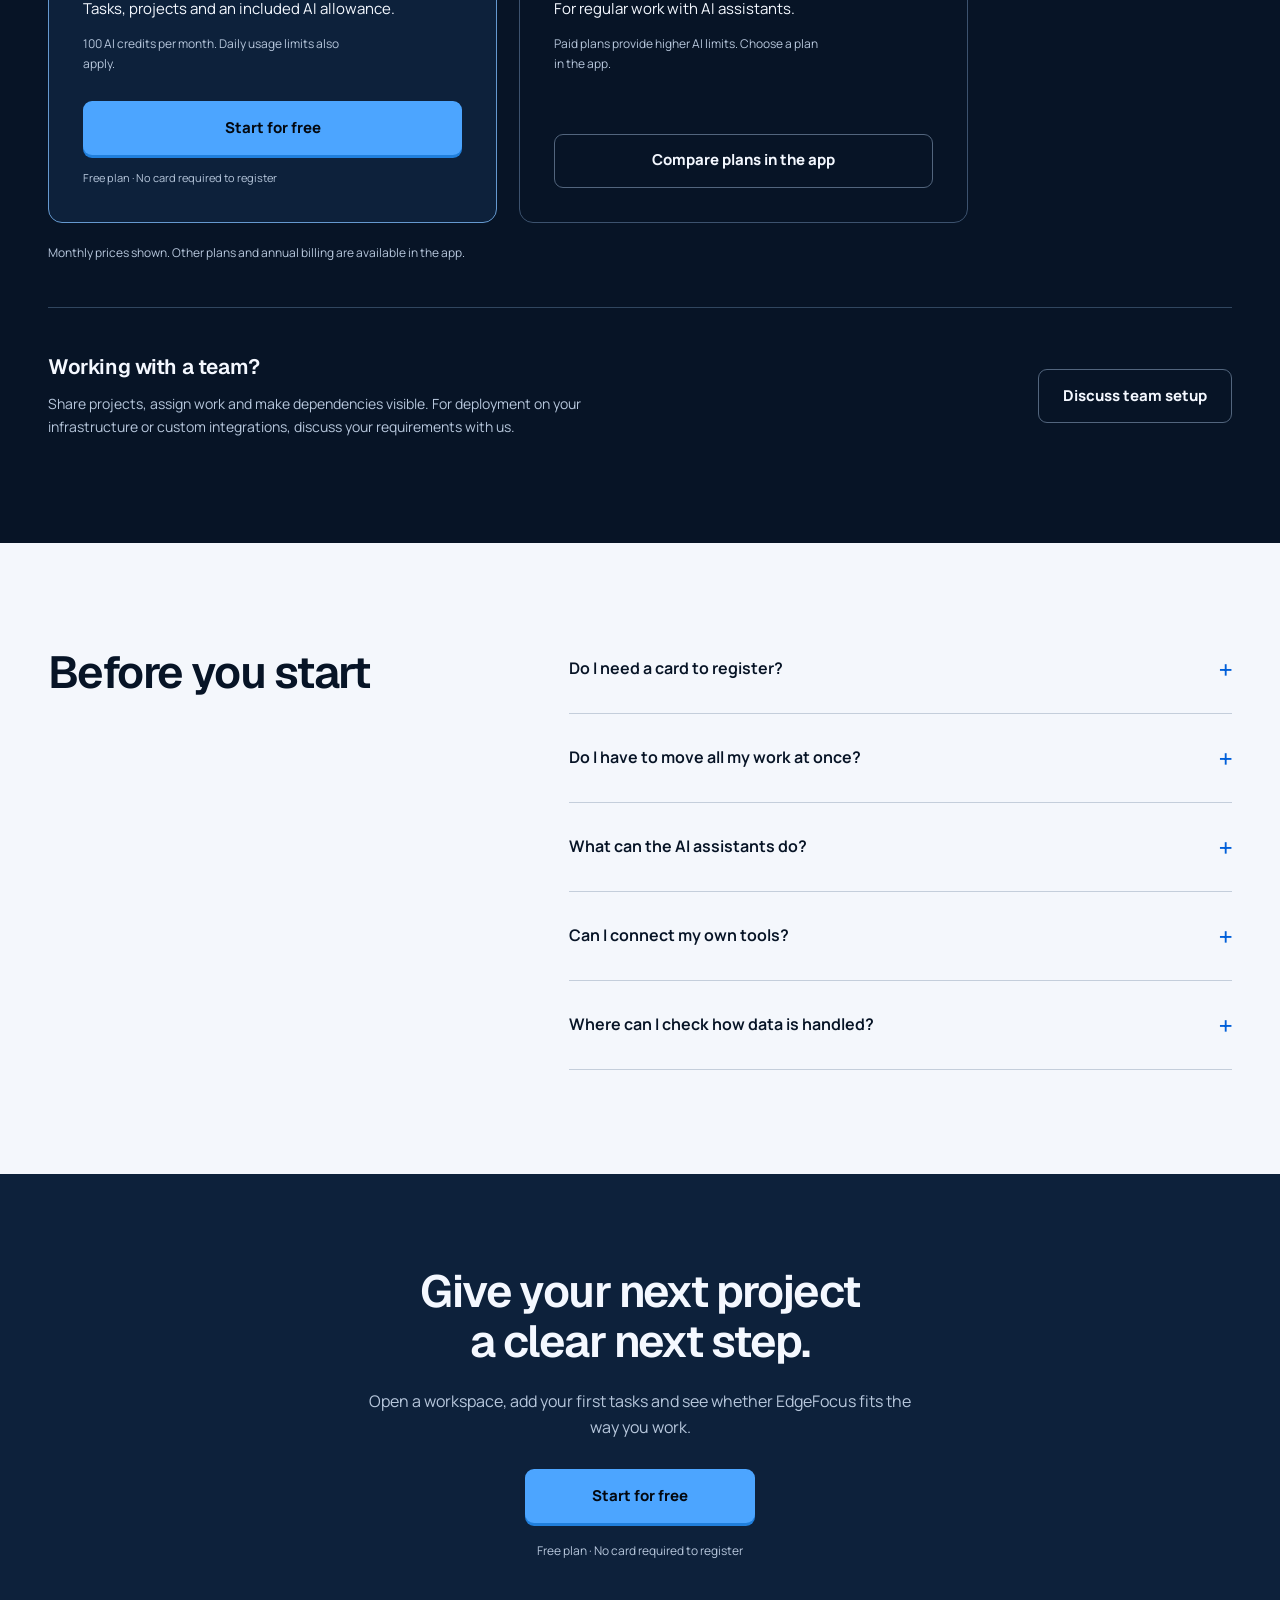
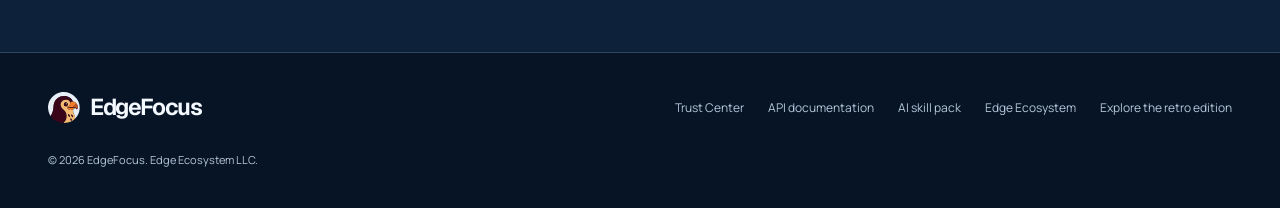
==== commit e040fc74: "Publish standalone retro EdgeFocus landing" ====
--- a/index.html
+++ b/index.html
@@ -39,5 +39,5 @@
 <section class="pricing section" id="pricing"><div class="container"><div class="section-heading"><h2 data-i18n="pricingTitle">Start free. Choose more when you need it.</h2><p data-i18n="pricingDescription">Try the workflow before choosing a paid plan.</p></div><div class="pricing-grid"><article class="plan plan-free"><h3 data-i18n="freeName">Free</h3><div class="price"><strong data-i18n="freePrice">$0</strong><span data-i18n="freePeriod">to get started</span></div><p data-i18n="freeBody">Tasks, projects and an included AI allowance.</p><p class="plan-detail" data-i18n="freeDetail">100 AI credits per month. Daily usage limits also apply.</p><a class="button button-primary" href="https://edgefocus.ru/register" data-cta="signup" data-location="pricing"><span data-i18n="signup">Start for free</span></a><p class="plan-note" data-i18n="heroNote">Free plan · No card required to register</p></article><article class="plan plan-pro"><h3 data-i18n="proName">Pro</h3><div class="price"><strong data-i18n="proPrice">$9</strong><span data-i18n="proPeriod">per month</span></div><p data-i18n="proBody">For regular work with AI assistants.</p><p class="plan-detail" data-i18n="proDetail">Paid plans provide higher AI limits. Choose a plan in the app.</p><a class="button button-secondary" href="https://edgefocus.ru/subscribe" data-cta="plans" data-location="pricing"><span data-i18n="proAction">Compare plans in the app</span></a></article></div><p class="pricing-note" data-i18n="pricingNote">Monthly prices shown. Other plans and annual billing are available in the app.</p><div class="team-panel"><div><h3 data-i18n="teamTitle">Working with a team?</h3><p data-i18n="teamBody">Share projects, assign work and make dependencies visible. For deployment on your infrastructure or custom integrations, discuss your requirements with us.</p></div><a class="button button-secondary" href="https://t.me/TimothyIvaikin" target="_blank" rel="noopener noreferrer" data-cta="contact" data-location="team"><span data-i18n="teamAction">Discuss team setup</span></a></div></div></section>
 <section class="faq section" id="faq"><div class="container faq-grid"><h2 data-i18n="faqTitle">Before you start</h2><div><details><summary><span data-i18n="faq1q">Do I need a card to register?</span><span class="faq-plus" aria-hidden="true">+</span></summary><p data-i18n="faq1a">No. Create an account with a username, email and password and start on Free. Paid plans are available separately in the app.</p></details><details><summary><span data-i18n="faq2q">Do I have to move all my work at once?</span><span class="faq-plus" aria-hidden="true">+</span></summary><p data-i18n="faq2a">No. Start with one project and a few real tasks. Add more only when the workflow works for you.</p></details><details><summary><span data-i18n="faq3q">What can the AI assistants do?</span><span class="faq-plus" aria-hidden="true">+</span></summary><p data-i18n="faq3a">Falco helps organize incoming work. EVA helps you analyze and discuss your workspace context. AI usage is limited by your plan; review suggestions before relying on them.</p></details><details><summary><span data-i18n="faq4q">Can I connect my own tools?</span><span class="faq-plus" aria-hidden="true">+</span></summary><p data-i18n="faq4a">EdgeFocus has a REST API and an API skill for AI assistants. You configure access for the tools you choose.</p><p><a href="https://edgefocus.ru/api/v1/docs">REST API</a> · <a href="edgefocus-skill.zip" download>EdgeFocus API Skill</a></p></details><details><summary><span data-i18n="faq5q">Where can I check how data is handled?</span><span class="faq-plus" aria-hidden="true">+</span></summary><p data-i18n="faq5a">Read the Trust Center for the published information about security, access controls and verification status.</p><p><a href="https://edgefocus.ru/trust">Trust Center</a></p></details></div></div></section>
 <section class="final-cta"><div class="container"><h2 data-i18n="finalTitle">Give your next project a clear next step.</h2><p data-i18n="finalBody">Open a workspace, add your first tasks and see whether EdgeFocus fits the way you work.</p><a class="button button-primary" href="https://edgefocus.ru/register" data-cta="signup" data-location="footer"><span data-i18n="signup">Start for free</span></a><p class="signup-note" data-i18n="heroNote">Free plan · No card required to register</p></div></section>
-</main><footer class="site-footer"><div class="container"><div class="footer-top"><a class="brand" href="#top" aria-label="EdgeFocus"><img src="assets/edge-logo.svg" alt="" width="32" height="32"><span>EdgeFocus</span></a><nav aria-label="Resources"><a href="https://edgefocus.ru/trust"><span data-i18n="footerTrust">Trust Center</span></a><a href="https://edgefocus.ru/api/v1/docs"><span data-i18n="footerApi">API documentation</span></a><a href="edgefocus-skill.zip" download><span data-i18n="footerSkill">AI skill pack</span></a><a href="https://edgeivaikin.com/"><span data-i18n="footerCompany">Edge Ecosystem</span></a></nav></div><p class="copyright" data-i18n="footerCopy">© 2026 EdgeFocus. Edge Ecosystem LLC.</p></div></footer>
+</main><footer class="site-footer"><div class="container"><div class="footer-top"><a class="brand" href="#top" aria-label="EdgeFocus"><img src="assets/edge-logo.svg" alt="" width="32" height="32"><span>EdgeFocus</span></a><nav aria-label="Resources"><a href="https://edgefocus.ru/trust"><span data-i18n="footerTrust">Trust Center</span></a><a href="https://edgefocus.ru/api/v1/docs"><span data-i18n="footerApi">API documentation</span></a><a href="edgefocus-skill.zip" download><span data-i18n="footerSkill">AI skill pack</span></a><a href="https://edgeivaikin.com/"><span data-i18n="footerCompany">Edge Ecosystem</span></a><a href="/retro/"><span data-i18n="footerRetro">Explore the retro edition</span></a></nav></div><p class="copyright" data-i18n="footerCopy">© 2026 EdgeFocus. Edge Ecosystem LLC.</p></div></footer>
 </body></html>
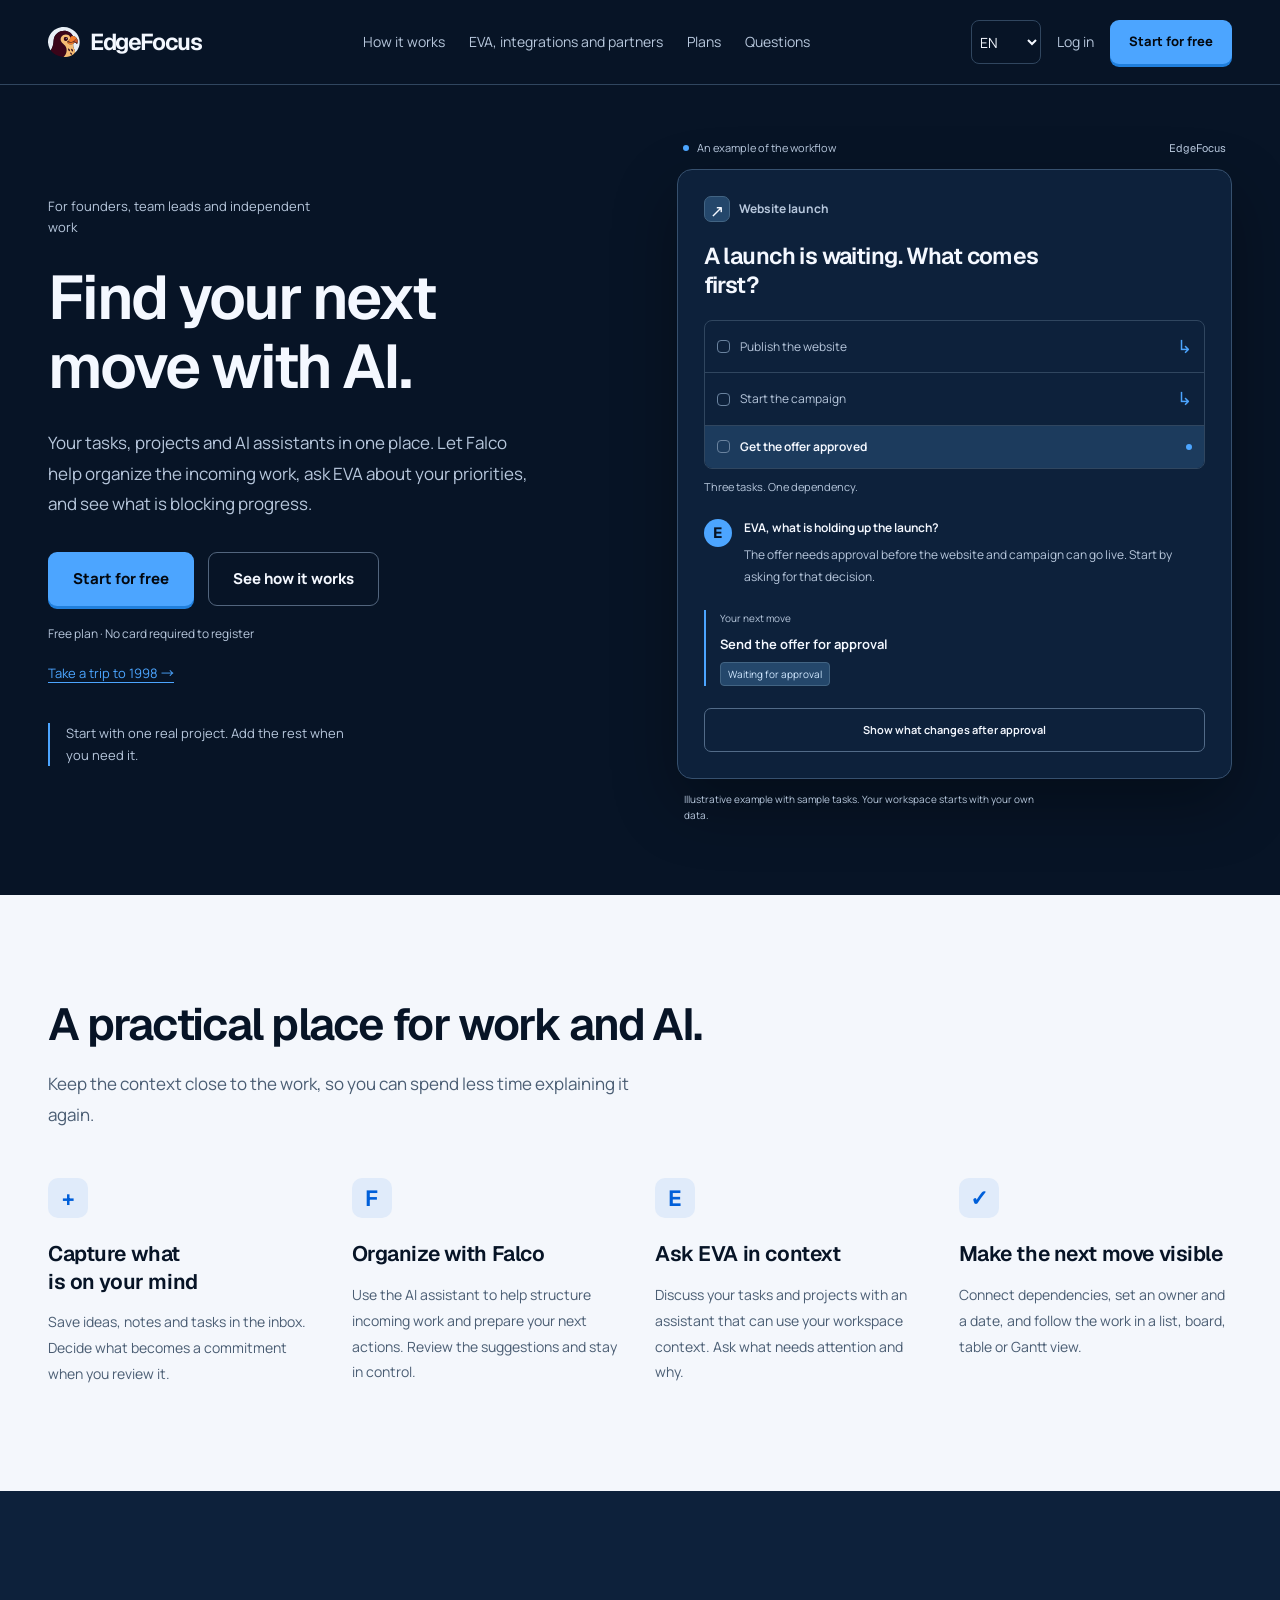
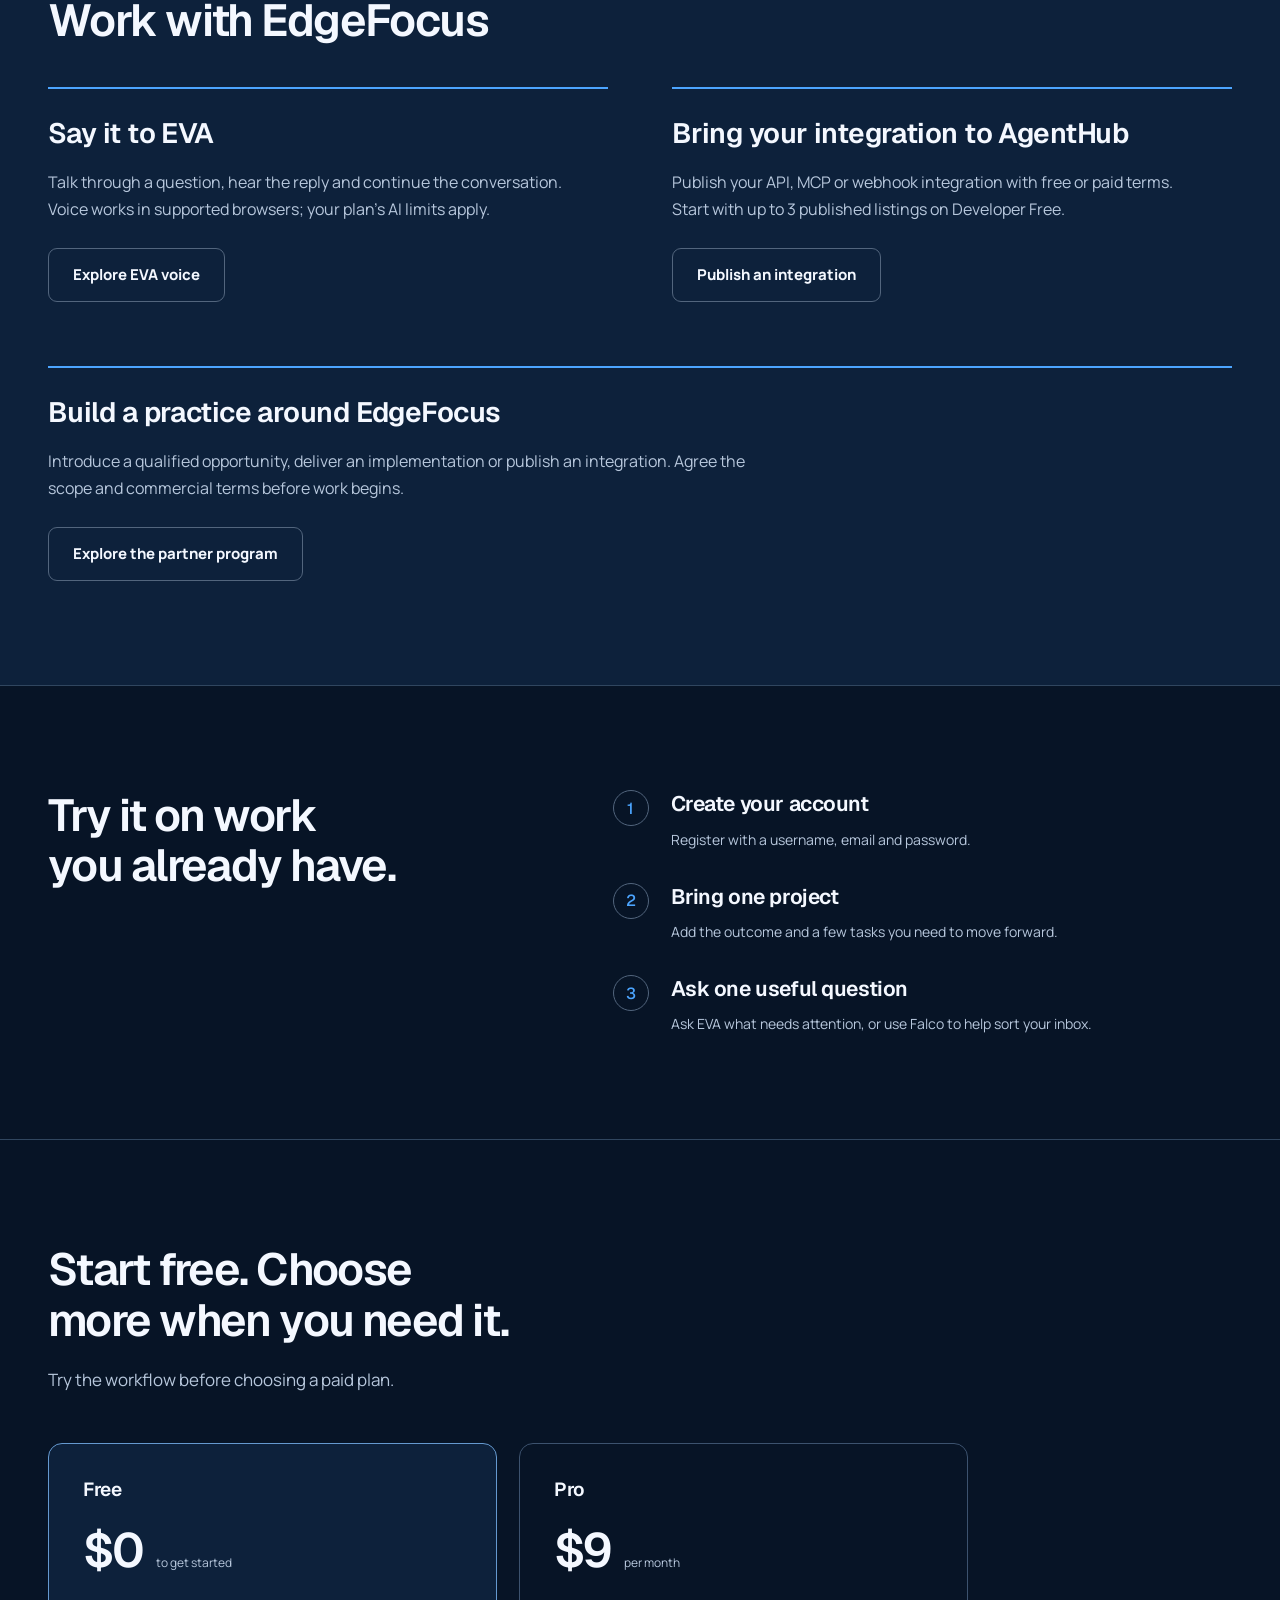
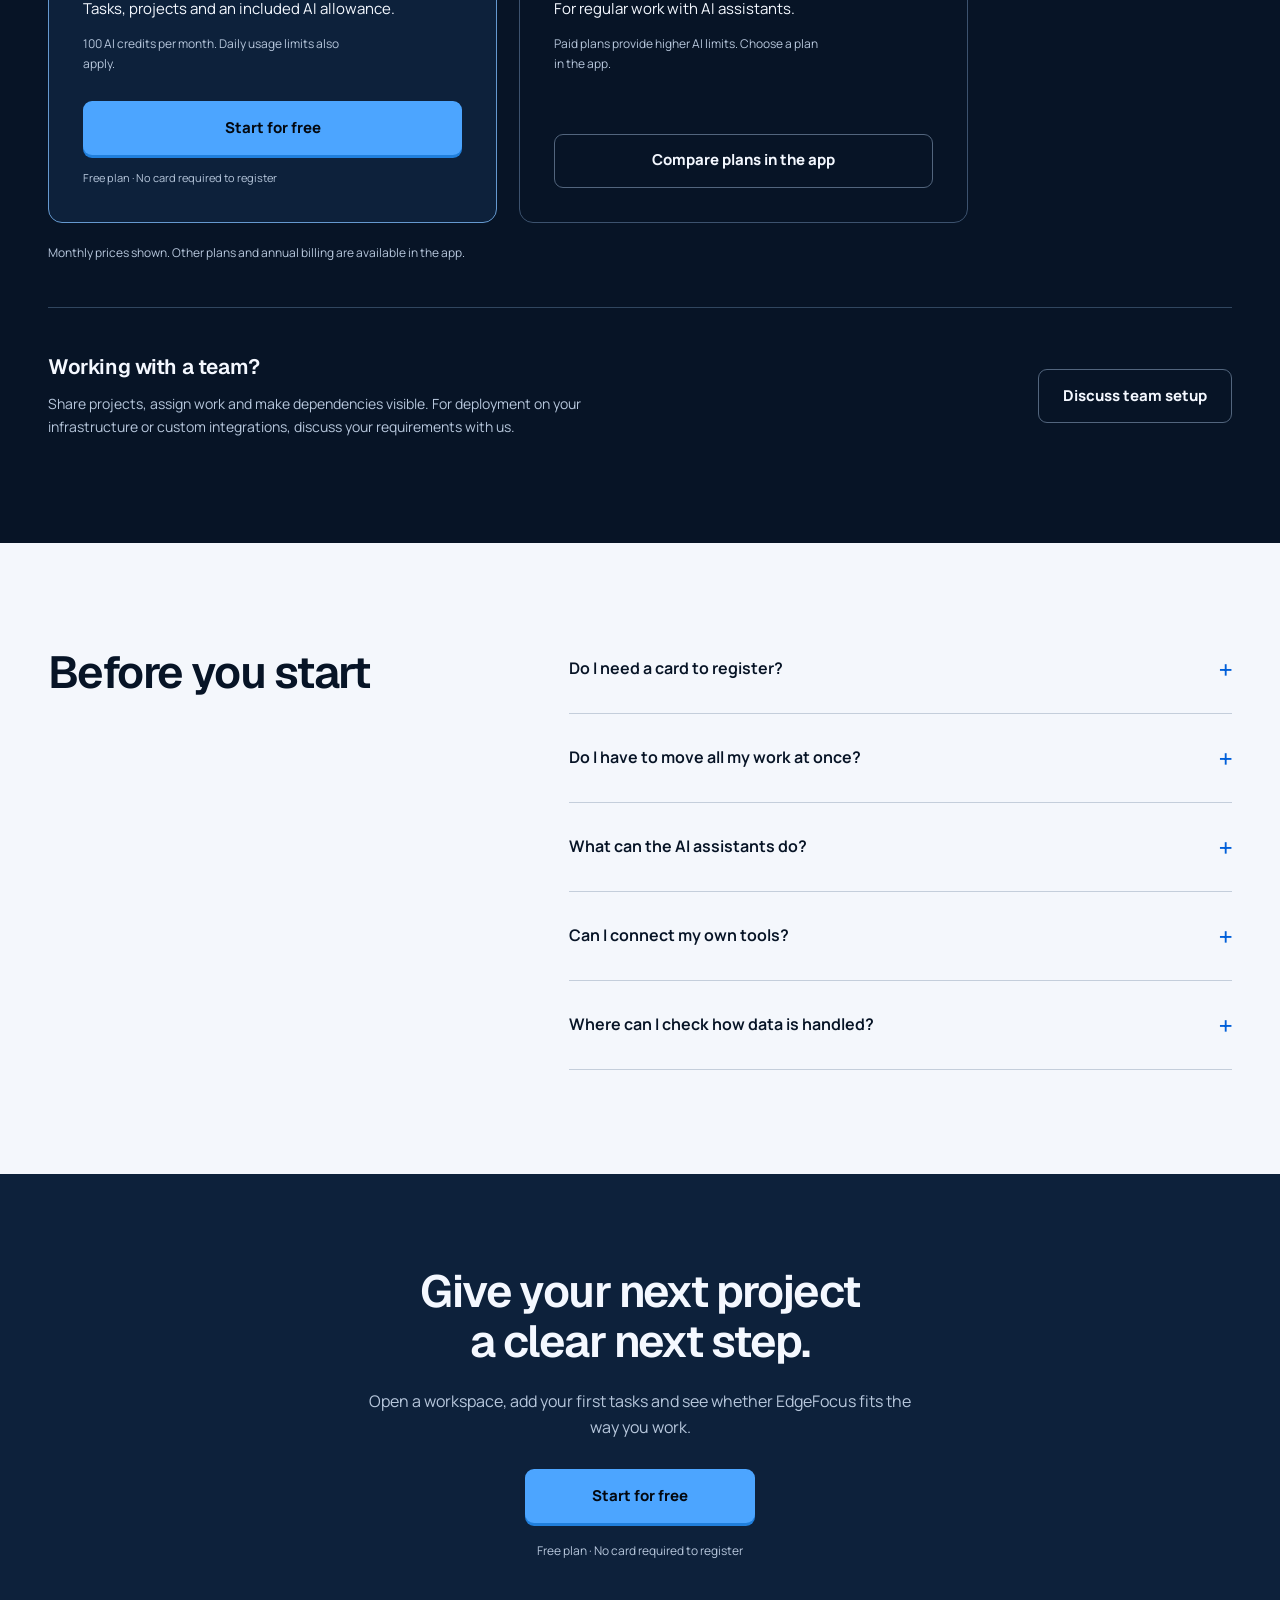
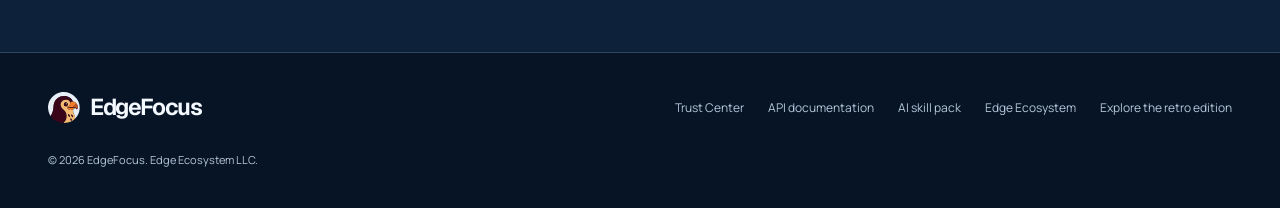
==== commit ac6265f4: "Make retro landing discoverable from the homepage hero" ====
--- a/index.html
+++ b/index.html
@@ -18,8 +18,8 @@
 <meta name="twitter:card" content="summary_large_image">
 <link rel="icon" type="image/svg+xml" href="assets/edge-logo.svg">
 <link rel="preload" href="assets/fonts/geist-latin.woff2" as="font" type="font/woff2" crossorigin>
-<link rel="stylesheet" href="locale-fonts.css"><link rel="stylesheet" href="styles.css">
-<script defer src="translations.js"></script><script defer src="script.js"></script><script defer src="analytics.js"></script><script defer src="funnel.js"></script>
+<link rel="stylesheet" href="locale-fonts.css"><link rel="stylesheet" href="styles.css?v=retro-20261021">
+<script defer src="translations.js?v=retro-20261021"></script><script defer src="script.js?v=retro-20261021"></script><script defer src="analytics.js"></script><script defer src="funnel.js"></script>
 </head>
 <body id="top">
 <a class="skip-link" href="#main" data-i18n="skip">Skip to content</a>
@@ -27,7 +27,7 @@
 <nav class="desktop-nav" aria-label="Main"><a href="#how-it-works"><span data-i18n="navHow">How it works</span></a><a href="#new"><span data-i18n="navLaunch">EVA, integrations and partners</span></a><a href="#pricing"><span data-i18n="navPlans">Plans</span></a><a href="#faq"><span data-i18n="navFaq">Questions</span></a></nav>
 <div class="header-actions"><label class="sr-only" for="language-select" data-i18n="languageLabel">Language</label><select id="language-select" aria-label="Language" data-i18n-aria="languageLabel"><option value="en">EN</option><option value="ru">RU</option><option value="ar">العربية</option><option value="zh">中文</option></select><a class="login-link" href="https://edgefocus.ru/login" data-cta="login" data-location="nav"><span data-i18n="login">Log in</span></a><a class="button button-primary" href="https://edgefocus.ru/register" data-cta="signup" data-location="nav"><span data-i18n="signup">Start for free</span></a></div></div></header>
 <main id="main">
-<section class="hero"><div class="container hero-grid"><div class="hero-copy"><p class="audience" data-i18n="heroAudience">For founders, team leads and independent work</p><h1 data-i18n="heroTitle">Find your next move with AI.</h1><p class="hero-description" data-i18n="heroDescription">Your tasks, projects and AI assistants in one place. Let Falco help organize the incoming work, ask EVA about your priorities, and see what is blocking progress.</p><div class="hero-actions"><a class="button button-primary" href="https://edgefocus.ru/register" data-cta="signup" data-location="hero"><span data-i18n="signup">Start for free</span></a><a class="button button-secondary" href="#demo" data-cta="demo" data-location="hero"><span data-i18n="heroSecondary">See how it works</span></a></div><p class="signup-note" data-i18n="heroNote">Free plan · No card required to register</p><p class="hero-first" data-i18n="heroFirst">Start with one real project. Add the rest when you need it.</p></div>
+<section class="hero"><div class="container hero-grid"><div class="hero-copy"><p class="audience" data-i18n="heroAudience">For founders, team leads and independent work</p><h1 data-i18n="heroTitle">Find your next move with AI.</h1><p class="hero-description" data-i18n="heroDescription">Your tasks, projects and AI assistants in one place. Let Falco help organize the incoming work, ask EVA about your priorities, and see what is blocking progress.</p><div class="hero-actions"><a class="button button-primary" href="https://edgefocus.ru/register" data-cta="signup" data-location="hero"><span data-i18n="signup">Start for free</span></a><a class="button button-secondary" href="#demo" data-cta="demo" data-location="hero"><span data-i18n="heroSecondary">See how it works</span></a></div><p class="signup-note" data-i18n="heroNote">Free plan · No card required to register</p><a class="retro-discovery" data-retro-discovery href="/retro/?utm_source=edgefocus&amp;utm_medium=website&amp;utm_campaign=edgefocus-retro-202610" data-i18n="heroRetro">Take a trip to 1998 →</a><p class="hero-first" data-i18n="heroFirst">Start with one real project. Add the rest when you need it.</p></div>
 <div class="demo-shell" id="demo"><div class="demo-heading"><span class="demo-live-dot" aria-hidden="true"></span><span data-i18n="demoLabel">An example of the workflow</span><span class="demo-brand" aria-hidden="true">EdgeFocus</span></div><div class="demo-workspace">
 <div class="demo-project"><span class="project-icon" aria-hidden="true">↗</span><strong data-i18n="demoProject">Website launch</strong></div><h2 data-i18n="demoTitle">A launch is waiting. What comes first?</h2><div class="task-list"><div class="task-row"><span class="task-check" aria-hidden="true"></span><span data-i18n="demoItem1">Publish the website</span><span class="dependency-symbol" aria-hidden="true">↳</span></div><div class="task-row"><span class="task-check" aria-hidden="true"></span><span data-i18n="demoItem2">Start the campaign</span><span class="dependency-symbol" aria-hidden="true">↳</span></div><div class="task-row task-blocker"><span class="task-check" aria-hidden="true"></span><span data-i18n="demoItem3">Get the offer approved</span><span class="blocker-dot" aria-hidden="true"></span></div></div><p class="demo-count" data-i18n="demoCount">Three tasks. One dependency.</p>
 <div class="ai-answer"><div class="ai-avatar" aria-hidden="true">E</div><div><h3 data-i18n="demoPrompt">EVA, what is holding up the launch?</h3><p data-i18n="demoAnswer">The offer needs approval before the website and campaign can go live. Start by asking for that decision.</p></div></div><div class="next-move"><span class="next-label" data-i18n="demoNextLabel">Your next move</span><strong data-i18n="demoNext">Send the offer for approval</strong><span id="demo-status" class="status-badge" data-i18n="demoBlocked">Waiting for approval</span></div>
@@ -39,5 +39,5 @@
 <section class="pricing section" id="pricing"><div class="container"><div class="section-heading"><h2 data-i18n="pricingTitle">Start free. Choose more when you need it.</h2><p data-i18n="pricingDescription">Try the workflow before choosing a paid plan.</p></div><div class="pricing-grid"><article class="plan plan-free"><h3 data-i18n="freeName">Free</h3><div class="price"><strong data-i18n="freePrice">$0</strong><span data-i18n="freePeriod">to get started</span></div><p data-i18n="freeBody">Tasks, projects and an included AI allowance.</p><p class="plan-detail" data-i18n="freeDetail">100 AI credits per month. Daily usage limits also apply.</p><a class="button button-primary" href="https://edgefocus.ru/register" data-cta="signup" data-location="pricing"><span data-i18n="signup">Start for free</span></a><p class="plan-note" data-i18n="heroNote">Free plan · No card required to register</p></article><article class="plan plan-pro"><h3 data-i18n="proName">Pro</h3><div class="price"><strong data-i18n="proPrice">$9</strong><span data-i18n="proPeriod">per month</span></div><p data-i18n="proBody">For regular work with AI assistants.</p><p class="plan-detail" data-i18n="proDetail">Paid plans provide higher AI limits. Choose a plan in the app.</p><a class="button button-secondary" href="https://edgefocus.ru/subscribe" data-cta="plans" data-location="pricing"><span data-i18n="proAction">Compare plans in the app</span></a></article></div><p class="pricing-note" data-i18n="pricingNote">Monthly prices shown. Other plans and annual billing are available in the app.</p><div class="team-panel"><div><h3 data-i18n="teamTitle">Working with a team?</h3><p data-i18n="teamBody">Share projects, assign work and make dependencies visible. For deployment on your infrastructure or custom integrations, discuss your requirements with us.</p></div><a class="button button-secondary" href="https://t.me/TimothyIvaikin" target="_blank" rel="noopener noreferrer" data-cta="contact" data-location="team"><span data-i18n="teamAction">Discuss team setup</span></a></div></div></section>
 <section class="faq section" id="faq"><div class="container faq-grid"><h2 data-i18n="faqTitle">Before you start</h2><div><details><summary><span data-i18n="faq1q">Do I need a card to register?</span><span class="faq-plus" aria-hidden="true">+</span></summary><p data-i18n="faq1a">No. Create an account with a username, email and password and start on Free. Paid plans are available separately in the app.</p></details><details><summary><span data-i18n="faq2q">Do I have to move all my work at once?</span><span class="faq-plus" aria-hidden="true">+</span></summary><p data-i18n="faq2a">No. Start with one project and a few real tasks. Add more only when the workflow works for you.</p></details><details><summary><span data-i18n="faq3q">What can the AI assistants do?</span><span class="faq-plus" aria-hidden="true">+</span></summary><p data-i18n="faq3a">Falco helps organize incoming work. EVA helps you analyze and discuss your workspace context. AI usage is limited by your plan; review suggestions before relying on them.</p></details><details><summary><span data-i18n="faq4q">Can I connect my own tools?</span><span class="faq-plus" aria-hidden="true">+</span></summary><p data-i18n="faq4a">EdgeFocus has a REST API and an API skill for AI assistants. You configure access for the tools you choose.</p><p><a href="https://edgefocus.ru/api/v1/docs">REST API</a> · <a href="edgefocus-skill.zip" download>EdgeFocus API Skill</a></p></details><details><summary><span data-i18n="faq5q">Where can I check how data is handled?</span><span class="faq-plus" aria-hidden="true">+</span></summary><p data-i18n="faq5a">Read the Trust Center for the published information about security, access controls and verification status.</p><p><a href="https://edgefocus.ru/trust">Trust Center</a></p></details></div></div></section>
 <section class="final-cta"><div class="container"><h2 data-i18n="finalTitle">Give your next project a clear next step.</h2><p data-i18n="finalBody">Open a workspace, add your first tasks and see whether EdgeFocus fits the way you work.</p><a class="button button-primary" href="https://edgefocus.ru/register" data-cta="signup" data-location="footer"><span data-i18n="signup">Start for free</span></a><p class="signup-note" data-i18n="heroNote">Free plan · No card required to register</p></div></section>
-</main><footer class="site-footer"><div class="container"><div class="footer-top"><a class="brand" href="#top" aria-label="EdgeFocus"><img src="assets/edge-logo.svg" alt="" width="32" height="32"><span>EdgeFocus</span></a><nav aria-label="Resources"><a href="https://edgefocus.ru/trust"><span data-i18n="footerTrust">Trust Center</span></a><a href="https://edgefocus.ru/api/v1/docs"><span data-i18n="footerApi">API documentation</span></a><a href="edgefocus-skill.zip" download><span data-i18n="footerSkill">AI skill pack</span></a><a href="https://edgeivaikin.com/"><span data-i18n="footerCompany">Edge Ecosystem</span></a><a href="/retro/"><span data-i18n="footerRetro">Explore the retro edition</span></a></nav></div><p class="copyright" data-i18n="footerCopy">© 2026 EdgeFocus. Edge Ecosystem LLC.</p></div></footer>
+</main><footer class="site-footer"><div class="container"><div class="footer-top"><a class="brand" href="#top" aria-label="EdgeFocus"><img src="assets/edge-logo.svg" alt="" width="32" height="32"><span>EdgeFocus</span></a><nav aria-label="Resources"><a href="https://edgefocus.ru/trust"><span data-i18n="footerTrust">Trust Center</span></a><a href="https://edgefocus.ru/api/v1/docs"><span data-i18n="footerApi">API documentation</span></a><a href="edgefocus-skill.zip" download><span data-i18n="footerSkill">AI skill pack</span></a><a href="https://edgeivaikin.com/"><span data-i18n="footerCompany">Edge Ecosystem</span></a><a data-retro-discovery href="/retro/?utm_source=edgefocus&amp;utm_medium=website&amp;utm_campaign=edgefocus-retro-202610"><span data-i18n="footerRetro">Explore the retro edition</span></a></nav></div><p class="copyright" data-i18n="footerCopy">© 2026 EdgeFocus. Edge Ecosystem LLC.</p></div></footer>
 </body></html>
--- a/styles.css
+++ b/styles.css
@@ -20,3 +20,5 @@
 .launch-paths{background:var(--surface);border-bottom:1px solid var(--line)}.launch-paths> .container>h2{max-width:25ch;margin-bottom:42px}.launch-paths-grid{display:grid;grid-template-columns:1fr 1fr;gap:64px}.launch-paths-grid article{border-top:2px solid var(--blue);padding-top:26px;display:flex;flex-direction:column;align-items:flex-start}.launch-paths-grid h3{font-size:28px;max-width:24ch}.launch-paths-grid p{max-width:52ch;color:var(--muted);margin:18px 0 26px}.launch-paths-grid .button{margin-top:auto}@media(max-width:760px){.launch-paths-grid{grid-template-columns:1fr;gap:36px}.launch-paths-grid h3{font-size:25px}}
 
 .launch-paths-grid .launch-partner{grid-column:1/-1}.launch-partner p{max-width:72ch}
+
+.retro-discovery{display:inline-flex;align-items:center;min-height:44px;margin-top:8px;font-size:13px;color:var(--blue);text-decoration:underline;text-underline-offset:4px}
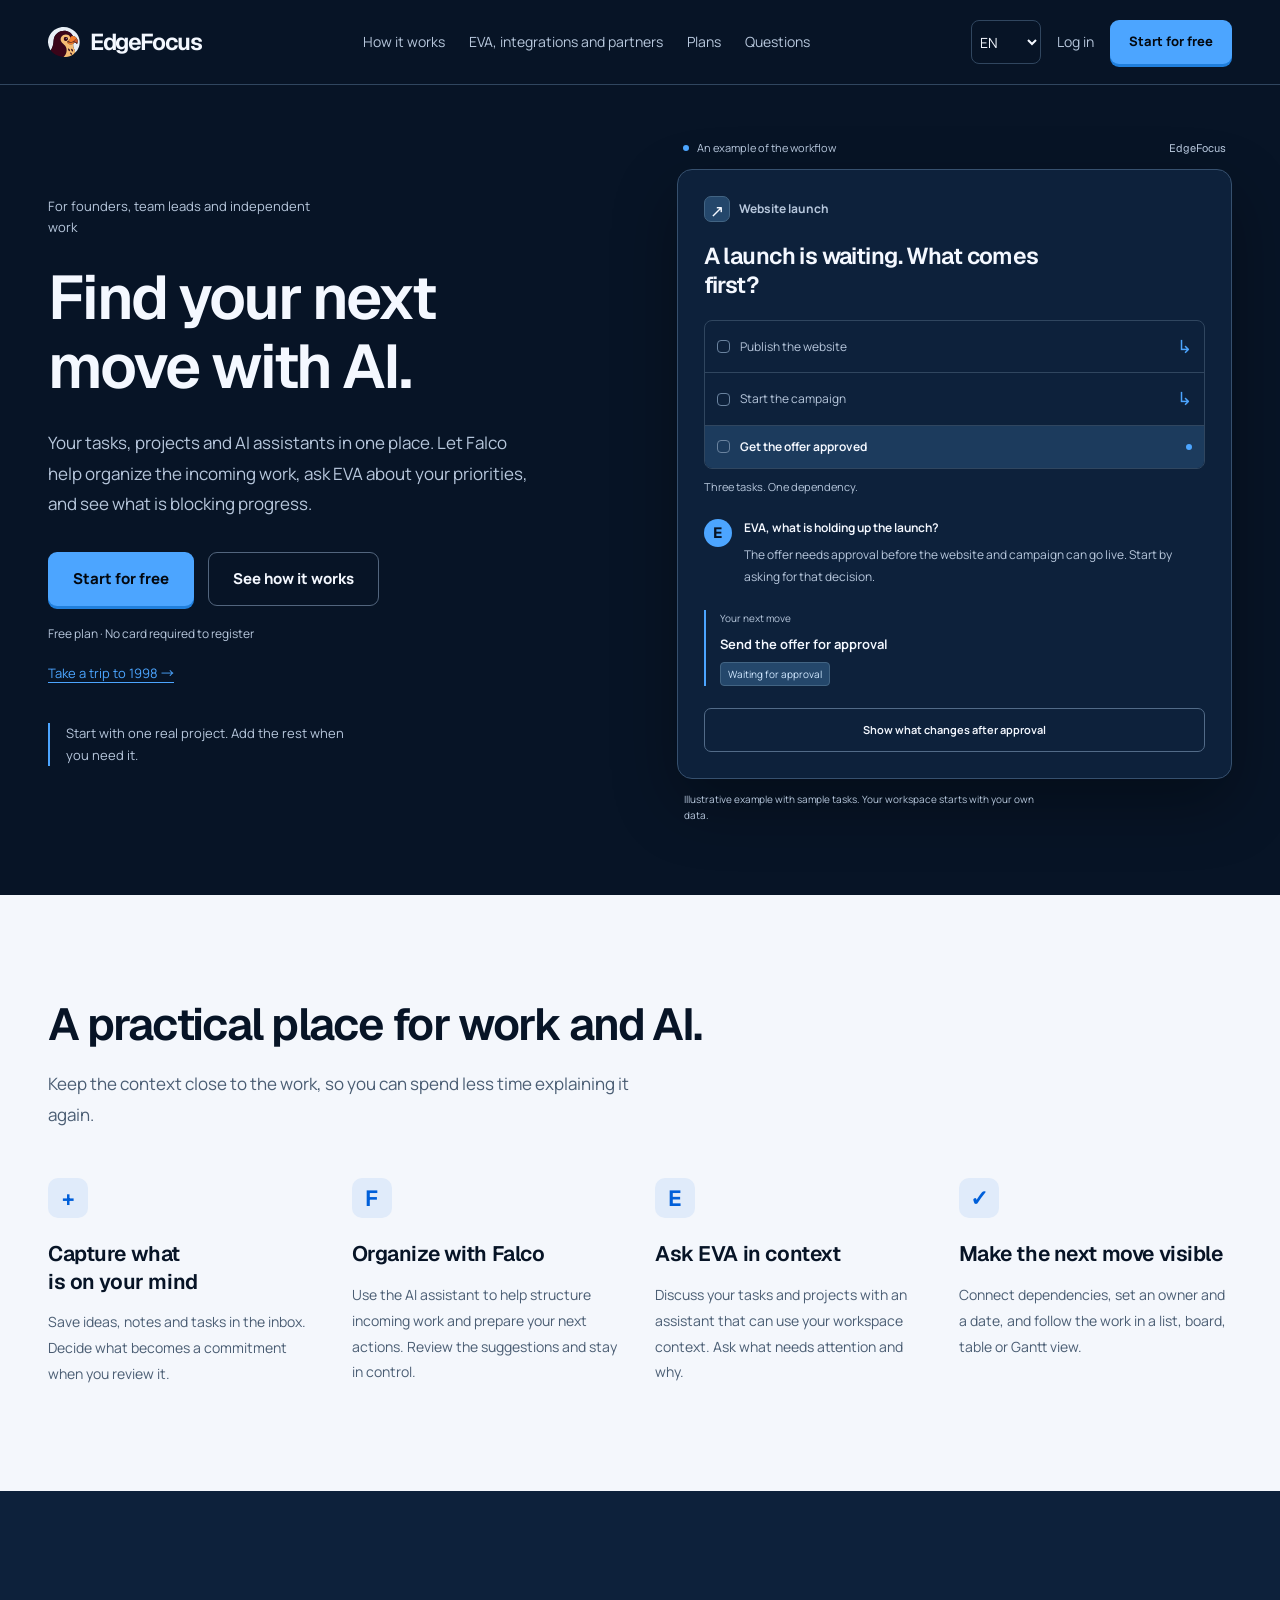
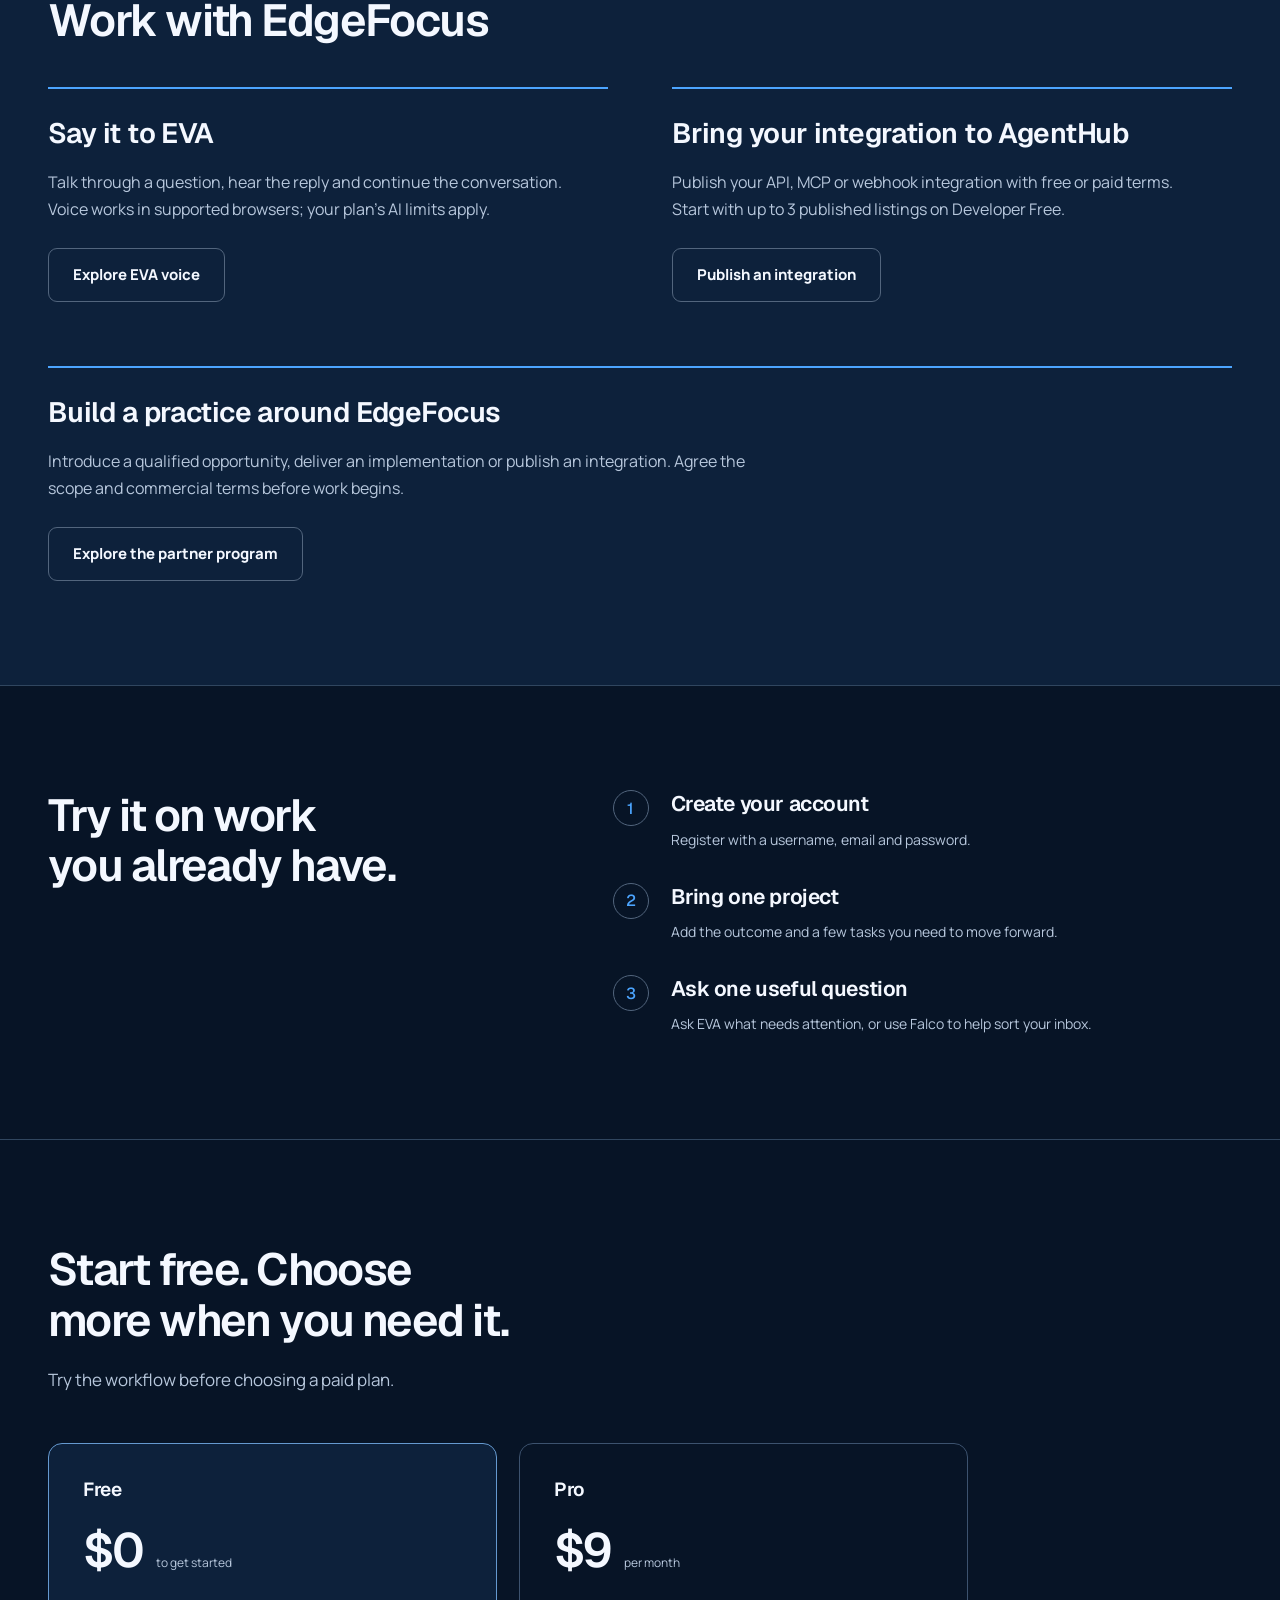
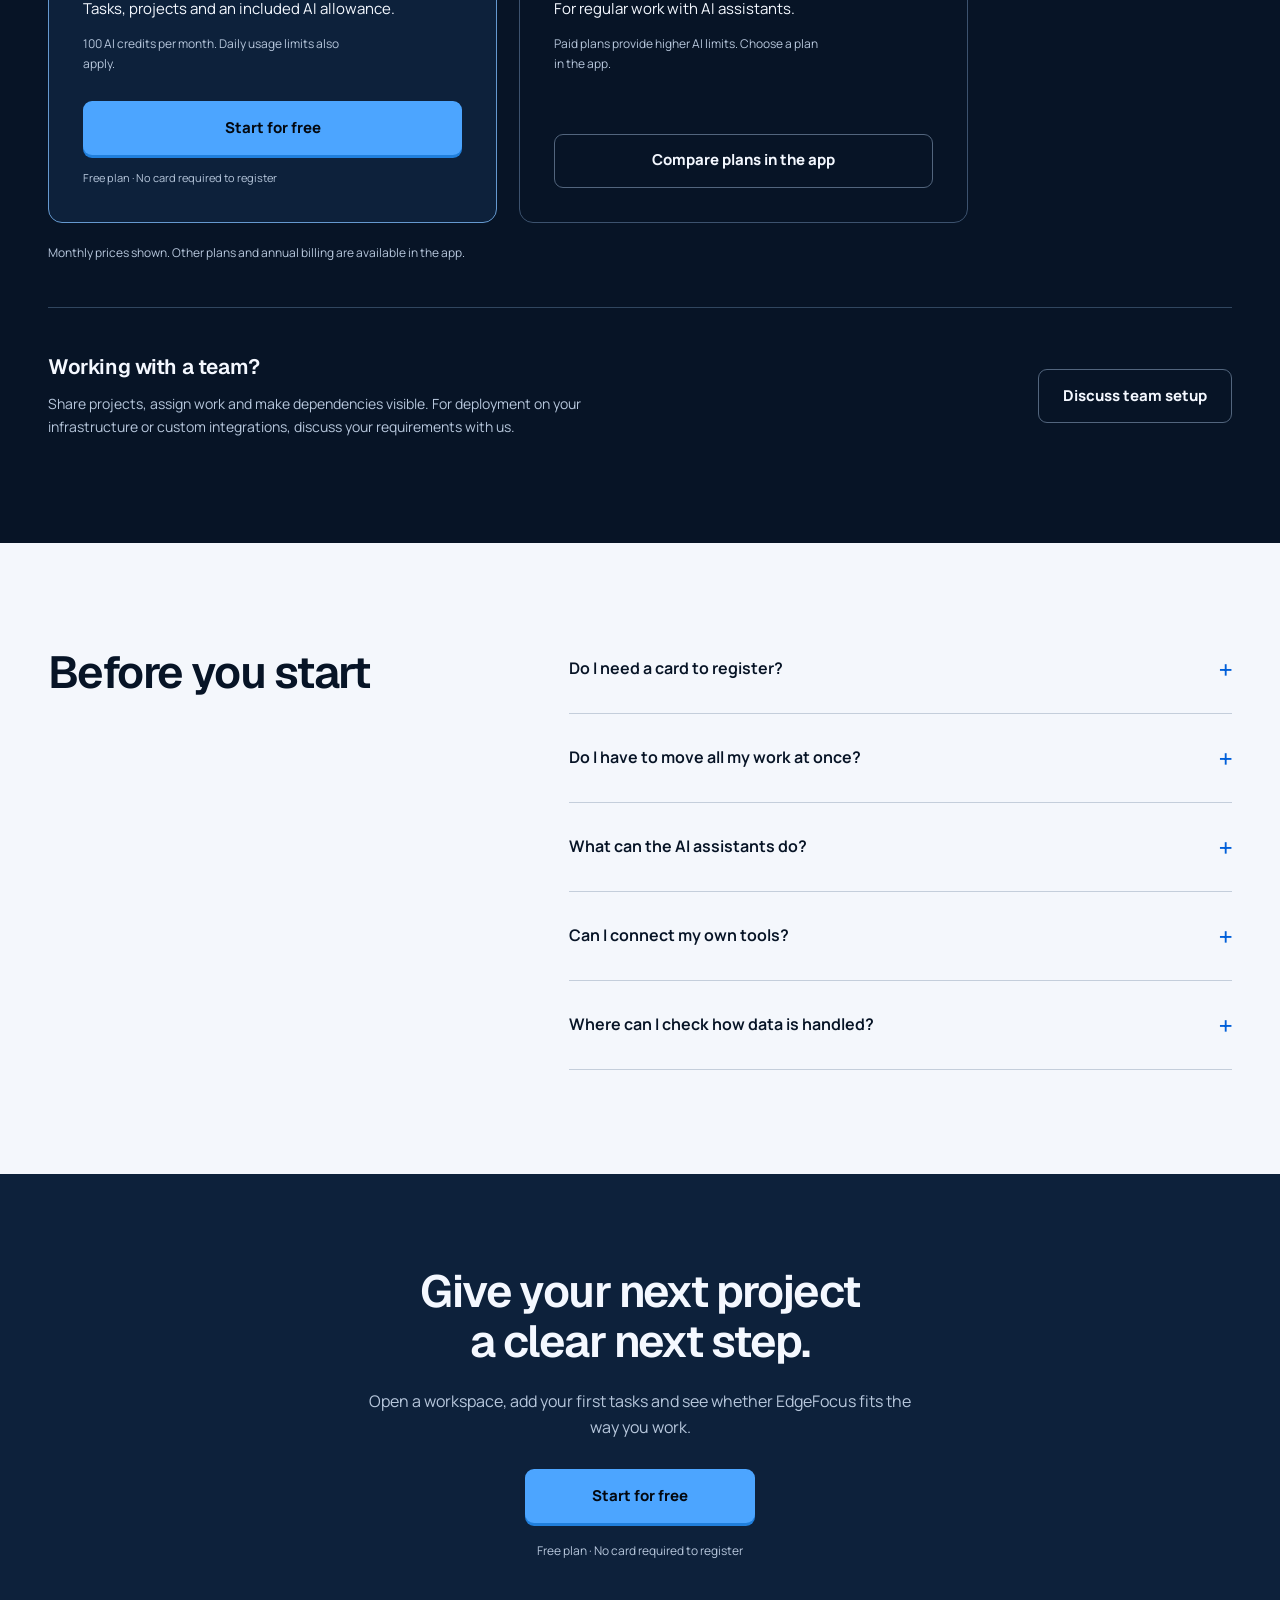
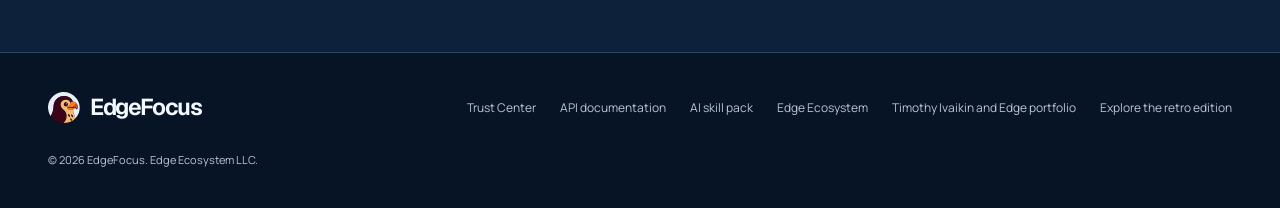
==== commit 9bea6dc2: "Link EdgeFocus and AgentHub to the shared case portfolio" ====
--- a/index.html
+++ b/index.html
@@ -39,5 +39,5 @@
 <section class="pricing section" id="pricing"><div class="container"><div class="section-heading"><h2 data-i18n="pricingTitle">Start free. Choose more when you need it.</h2><p data-i18n="pricingDescription">Try the workflow before choosing a paid plan.</p></div><div class="pricing-grid"><article class="plan plan-free"><h3 data-i18n="freeName">Free</h3><div class="price"><strong data-i18n="freePrice">$0</strong><span data-i18n="freePeriod">to get started</span></div><p data-i18n="freeBody">Tasks, projects and an included AI allowance.</p><p class="plan-detail" data-i18n="freeDetail">100 AI credits per month. Daily usage limits also apply.</p><a class="button button-primary" href="https://edgefocus.ru/register" data-cta="signup" data-location="pricing"><span data-i18n="signup">Start for free</span></a><p class="plan-note" data-i18n="heroNote">Free plan · No card required to register</p></article><article class="plan plan-pro"><h3 data-i18n="proName">Pro</h3><div class="price"><strong data-i18n="proPrice">$9</strong><span data-i18n="proPeriod">per month</span></div><p data-i18n="proBody">For regular work with AI assistants.</p><p class="plan-detail" data-i18n="proDetail">Paid plans provide higher AI limits. Choose a plan in the app.</p><a class="button button-secondary" href="https://edgefocus.ru/subscribe" data-cta="plans" data-location="pricing"><span data-i18n="proAction">Compare plans in the app</span></a></article></div><p class="pricing-note" data-i18n="pricingNote">Monthly prices shown. Other plans and annual billing are available in the app.</p><div class="team-panel"><div><h3 data-i18n="teamTitle">Working with a team?</h3><p data-i18n="teamBody">Share projects, assign work and make dependencies visible. For deployment on your infrastructure or custom integrations, discuss your requirements with us.</p></div><a class="button button-secondary" href="https://t.me/TimothyIvaikin" target="_blank" rel="noopener noreferrer" data-cta="contact" data-location="team"><span data-i18n="teamAction">Discuss team setup</span></a></div></div></section>
 <section class="faq section" id="faq"><div class="container faq-grid"><h2 data-i18n="faqTitle">Before you start</h2><div><details><summary><span data-i18n="faq1q">Do I need a card to register?</span><span class="faq-plus" aria-hidden="true">+</span></summary><p data-i18n="faq1a">No. Create an account with a username, email and password and start on Free. Paid plans are available separately in the app.</p></details><details><summary><span data-i18n="faq2q">Do I have to move all my work at once?</span><span class="faq-plus" aria-hidden="true">+</span></summary><p data-i18n="faq2a">No. Start with one project and a few real tasks. Add more only when the workflow works for you.</p></details><details><summary><span data-i18n="faq3q">What can the AI assistants do?</span><span class="faq-plus" aria-hidden="true">+</span></summary><p data-i18n="faq3a">Falco helps organize incoming work. EVA helps you analyze and discuss your workspace context. AI usage is limited by your plan; review suggestions before relying on them.</p></details><details><summary><span data-i18n="faq4q">Can I connect my own tools?</span><span class="faq-plus" aria-hidden="true">+</span></summary><p data-i18n="faq4a">EdgeFocus has a REST API and an API skill for AI assistants. You configure access for the tools you choose.</p><p><a href="https://edgefocus.ru/api/v1/docs">REST API</a> · <a href="edgefocus-skill.zip" download>EdgeFocus API Skill</a></p></details><details><summary><span data-i18n="faq5q">Where can I check how data is handled?</span><span class="faq-plus" aria-hidden="true">+</span></summary><p data-i18n="faq5a">Read the Trust Center for the published information about security, access controls and verification status.</p><p><a href="https://edgefocus.ru/trust">Trust Center</a></p></details></div></div></section>
 <section class="final-cta"><div class="container"><h2 data-i18n="finalTitle">Give your next project a clear next step.</h2><p data-i18n="finalBody">Open a workspace, add your first tasks and see whether EdgeFocus fits the way you work.</p><a class="button button-primary" href="https://edgefocus.ru/register" data-cta="signup" data-location="footer"><span data-i18n="signup">Start for free</span></a><p class="signup-note" data-i18n="heroNote">Free plan · No card required to register</p></div></section>
-</main><footer class="site-footer"><div class="container"><div class="footer-top"><a class="brand" href="#top" aria-label="EdgeFocus"><img src="assets/edge-logo.svg" alt="" width="32" height="32"><span>EdgeFocus</span></a><nav aria-label="Resources"><a href="https://edgefocus.ru/trust"><span data-i18n="footerTrust">Trust Center</span></a><a href="https://edgefocus.ru/api/v1/docs"><span data-i18n="footerApi">API documentation</span></a><a href="edgefocus-skill.zip" download><span data-i18n="footerSkill">AI skill pack</span></a><a href="https://edgeivaikin.com/"><span data-i18n="footerCompany">Edge Ecosystem</span></a><a data-retro-discovery href="/retro/?utm_source=edgefocus&amp;utm_medium=website&amp;utm_campaign=edgefocus-retro-202610"><span data-i18n="footerRetro">Explore the retro edition</span></a></nav></div><p class="copyright" data-i18n="footerCopy">© 2026 EdgeFocus. Edge Ecosystem LLC.</p></div></footer>
+</main><footer class="site-footer"><div class="container"><div class="footer-top"><a class="brand" href="#top" aria-label="EdgeFocus"><img src="assets/edge-logo.svg" alt="" width="32" height="32"><span>EdgeFocus</span></a><nav aria-label="Resources"><a href="https://edgefocus.ru/trust"><span data-i18n="footerTrust">Trust Center</span></a><a href="https://edgefocus.ru/api/v1/docs"><span data-i18n="footerApi">API documentation</span></a><a href="edgefocus-skill.zip" download><span data-i18n="footerSkill">AI skill pack</span></a><a href="https://edgeivaikin.com/"><span data-i18n="footerCompany">Edge Ecosystem</span></a><a id="portfolio-link" href="https://edgeivaikin.com/cases/"><span data-i18n="footerPortfolio">Timothy Ivaikin and Edge portfolio</span></a><a data-retro-discovery href="/retro/?utm_source=edgefocus&amp;utm_medium=website&amp;utm_campaign=edgefocus-retro-202610"><span data-i18n="footerRetro">Explore the retro edition</span></a></nav></div><p class="copyright" data-i18n="footerCopy">© 2026 EdgeFocus. Edge Ecosystem LLC.</p></div></footer>
 </body></html>
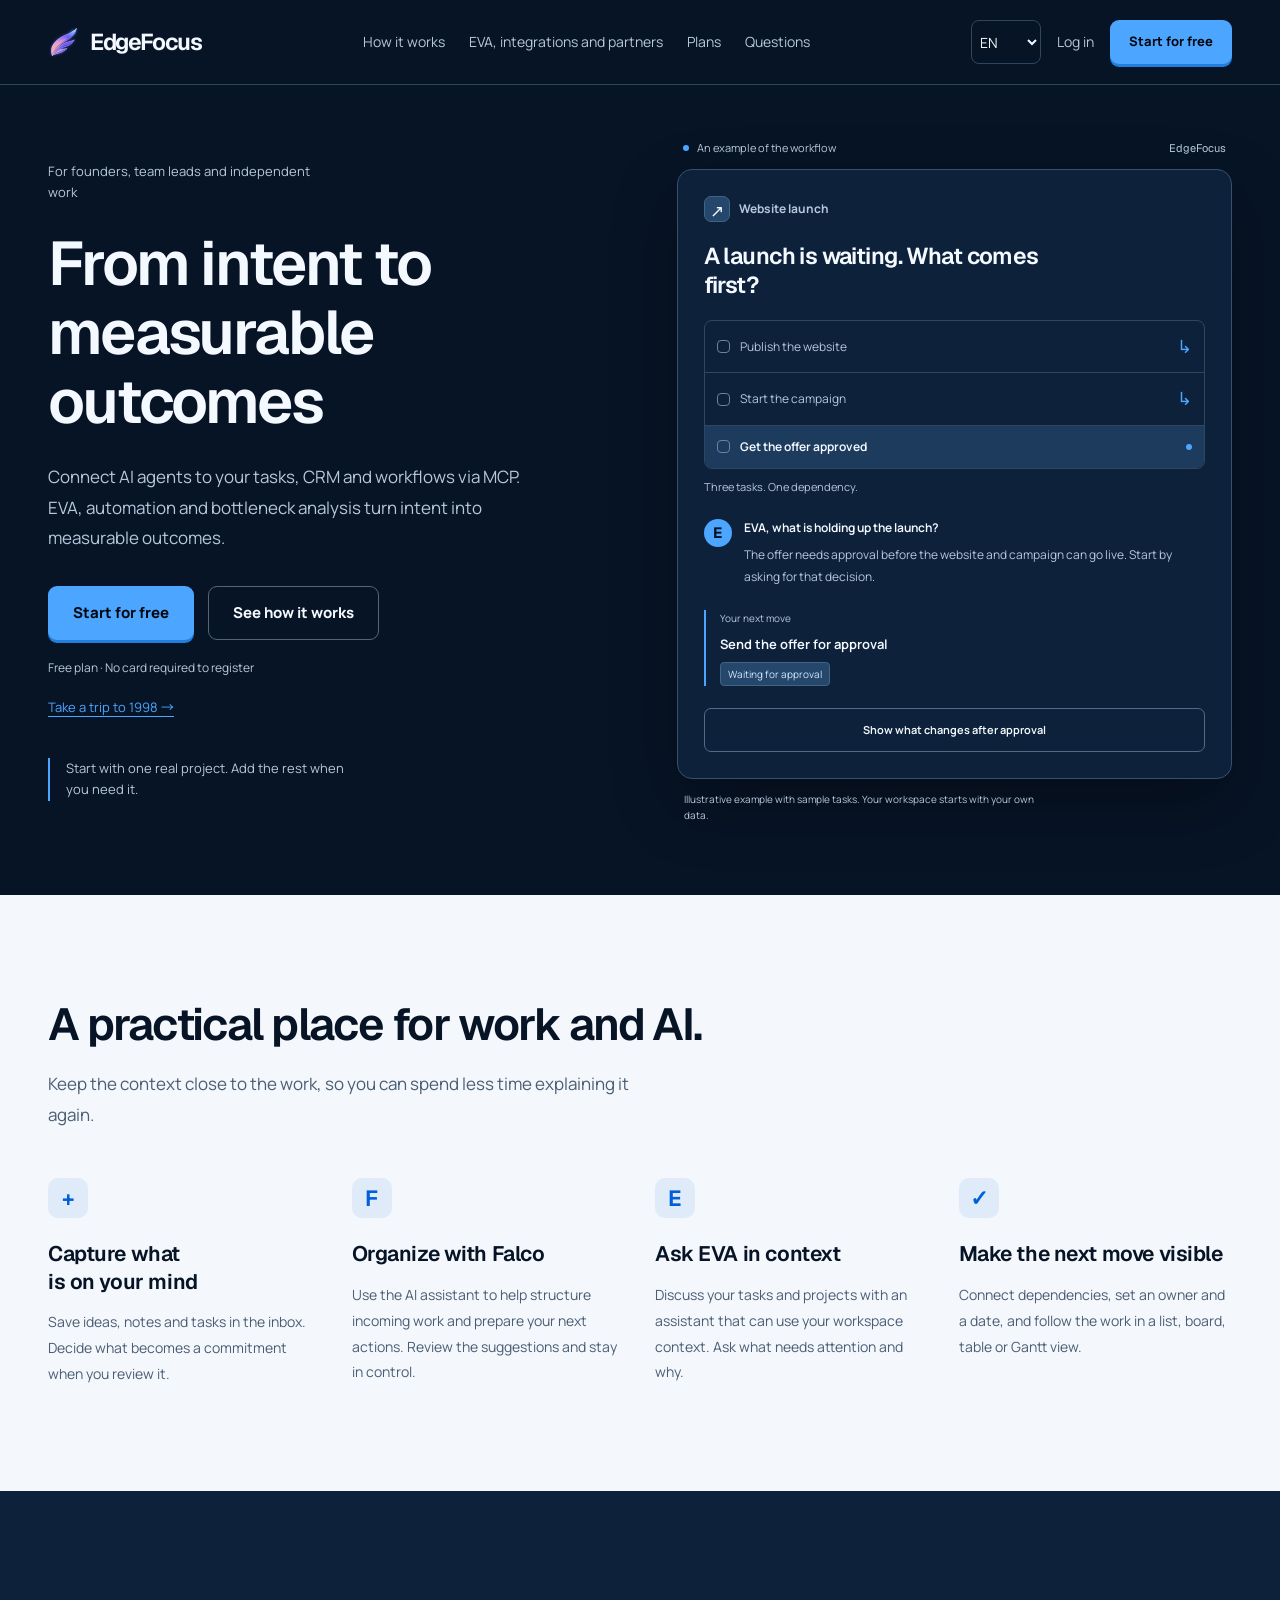
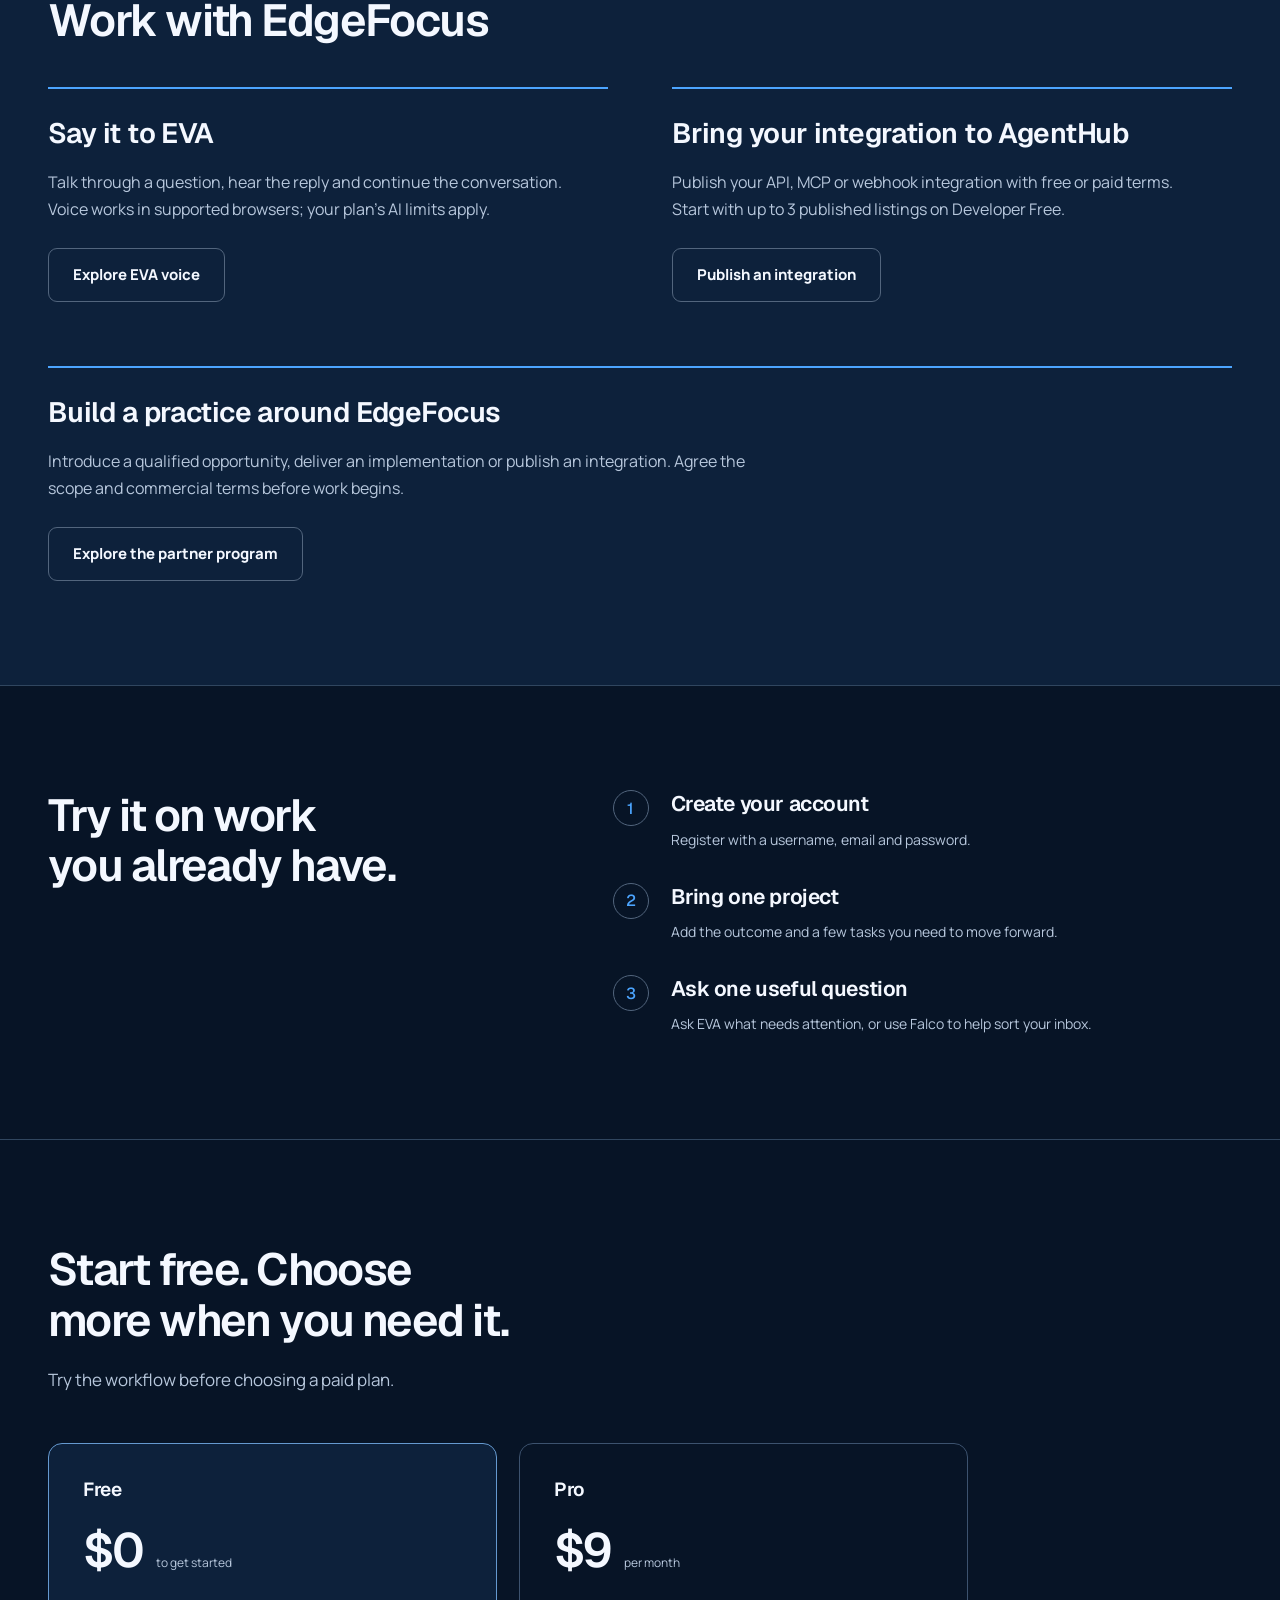
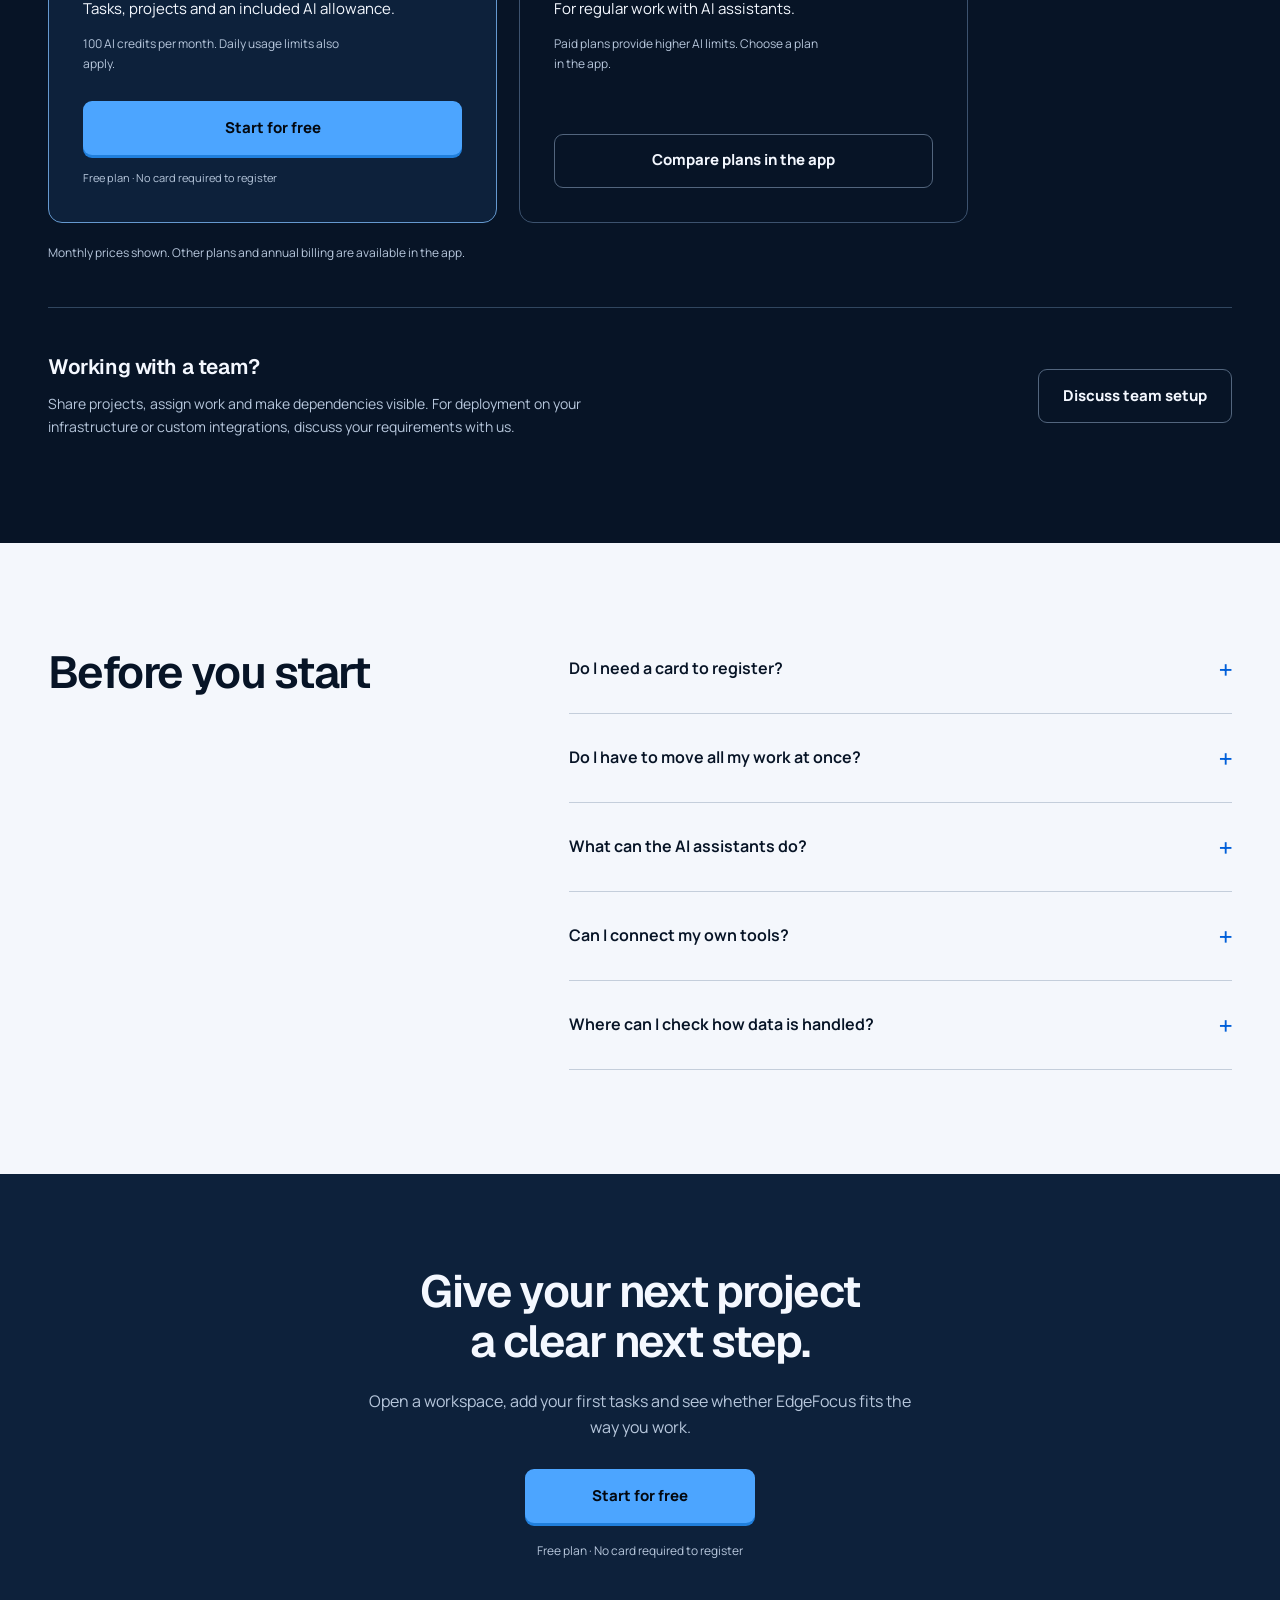
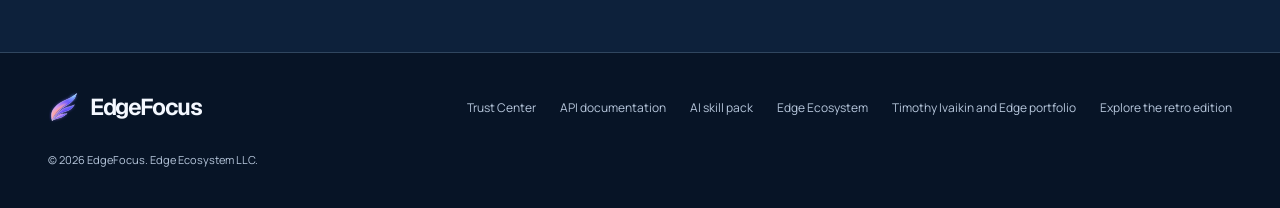
==== commit 51a0103d: "Align the landing with the Aurora Wing mark and live positioning. The homepage title, description, a" ====
--- a/index.html
+++ b/index.html
@@ -2,8 +2,8 @@
 <html lang="en" dir="ltr">
 <head>
 <meta charset="utf-8"><meta name="viewport" content="width=device-width, initial-scale=1">
-<title data-i18n="metaTitle">EdgeFocus — A clear next move, with AI</title>
-<meta name="description" data-i18n-content="metaDescription" content="Bring your tasks, projects and AI assistants together. Organize with Falco, ask EVA and find what is blocking progress. Start with the Free plan.">
+<title data-i18n="metaTitle">EdgeFocus: AI Agent Execution Platform for Teams</title>
+<meta name="description" data-i18n-content="metaDescription" content="Connect AI agents to your tasks, CRM and workflows via MCP. EVA, automation and bottleneck analysis turn intent into measurable outcomes.">
 <meta name="theme-color" content="#071426"><meta name="referrer" content="strict-origin-when-cross-origin">
 <link rel="canonical" href="https://landing.edgefocus.ru/">
 <link rel="alternate" hreflang="en" href="https://landing.edgefocus.ru/">
@@ -11,15 +11,29 @@
 <link rel="alternate" hreflang="ar" href="https://landing.edgefocus.ru/?lang=ar">
 <link rel="alternate" hreflang="zh" href="https://landing.edgefocus.ru/?lang=zh">
 <link rel="alternate" hreflang="x-default" href="https://landing.edgefocus.ru/">
-<meta property="og:type" content="website"><meta property="og:url" content="https://landing.edgefocus.ru/">
-<meta property="og:title" data-i18n-content="metaTitle" content="EdgeFocus — A clear next move, with AI">
-<meta property="og:description" data-i18n-content="metaDescription" content="Bring your tasks, projects and AI assistants together. Organize with Falco, ask EVA and find what is blocking progress. Start with the Free plan.">
+<meta property="og:type" content="website"><meta property="og:site_name" content="EdgeFocus"><meta property="og:url" content="https://landing.edgefocus.ru/">
+<meta property="og:title" data-i18n-content="metaTitle" content="EdgeFocus: AI Agent Execution Platform for Teams">
+<meta property="og:description" data-i18n-content="metaDescription" content="Connect AI agents to your tasks, CRM and workflows via MCP. EVA, automation and bottleneck analysis turn intent into measurable outcomes.">
 <meta property="og:image" content="https://landing.edgefocus.ru/assets/social.png">
+<meta property="og:image:type" content="image/png">
+<meta property="og:image:width" content="1200"><meta property="og:image:height" content="630">
+<meta property="og:image:alt" data-i18n-content="ogImageAlt" content="EdgeFocus Aurora Wing. AI Agent Execution Platform. From intent to measurable outcomes.">
 <meta name="twitter:card" content="summary_large_image">
-<link rel="icon" type="image/svg+xml" href="assets/edge-logo.svg">
+<meta name="twitter:title" data-i18n-content="metaTitle" content="EdgeFocus: AI Agent Execution Platform for Teams">
+<meta name="twitter:description" data-i18n-content="metaDescription" content="Connect AI agents to your tasks, CRM and workflows via MCP. EVA, automation and bottleneck analysis turn intent into measurable outcomes.">
+<meta name="twitter:image" content="https://landing.edgefocus.ru/assets/social.png">
+<meta name="twitter:image:alt" data-i18n-content="ogImageAlt" content="EdgeFocus Aurora Wing. AI Agent Execution Platform. From intent to measurable outcomes.">
+<link rel="icon" href="assets/favicon.svg" type="image/svg+xml">
+<link rel="icon" href="assets/icons/favicon-32x32.png" sizes="32x32" type="image/png">
+<link rel="icon" href="assets/icons/favicon-16x16.png" sizes="16x16" type="image/png">
+<link rel="alternate icon" href="favicon.ico" sizes="16x16 32x32 48x48">
+<link rel="apple-touch-icon" href="assets/icons/apple-touch-icon-180x180.png">
+<link rel="mask-icon" href="assets/icons/safari-pinned-tab.svg" color="#6E4CF2">
+<meta name="msapplication-TileImage" content="assets/icons/mstile-150x150.png">
+<meta name="msapplication-TileColor" content="#0B0B10">
 <link rel="preload" href="assets/fonts/geist-latin.woff2" as="font" type="font/woff2" crossorigin>
 <link rel="stylesheet" href="locale-fonts.css"><link rel="stylesheet" href="styles.css?v=retro-20261021">
-<script defer src="translations.js?v=retro-20261021"></script><script defer src="script.js?v=retro-20261021"></script><script defer src="analytics.js"></script><script defer src="funnel.js"></script>
+<script defer src="translations.js?v=aurora-20261126"></script><script defer src="script.js?v=portfolio-20261110"></script><script defer src="analytics.js"></script><script defer src="funnel.js"></script>
 </head>
 <body id="top">
 <a class="skip-link" href="#main" data-i18n="skip">Skip to content</a>
@@ -27,7 +41,7 @@
 <nav class="desktop-nav" aria-label="Main"><a href="#how-it-works"><span data-i18n="navHow">How it works</span></a><a href="#new"><span data-i18n="navLaunch">EVA, integrations and partners</span></a><a href="#pricing"><span data-i18n="navPlans">Plans</span></a><a href="#faq"><span data-i18n="navFaq">Questions</span></a></nav>
 <div class="header-actions"><label class="sr-only" for="language-select" data-i18n="languageLabel">Language</label><select id="language-select" aria-label="Language" data-i18n-aria="languageLabel"><option value="en">EN</option><option value="ru">RU</option><option value="ar">العربية</option><option value="zh">中文</option></select><a class="login-link" href="https://edgefocus.ru/login" data-cta="login" data-location="nav"><span data-i18n="login">Log in</span></a><a class="button button-primary" href="https://edgefocus.ru/register" data-cta="signup" data-location="nav"><span data-i18n="signup">Start for free</span></a></div></div></header>
 <main id="main">
-<section class="hero"><div class="container hero-grid"><div class="hero-copy"><p class="audience" data-i18n="heroAudience">For founders, team leads and independent work</p><h1 data-i18n="heroTitle">Find your next move with AI.</h1><p class="hero-description" data-i18n="heroDescription">Your tasks, projects and AI assistants in one place. Let Falco help organize the incoming work, ask EVA about your priorities, and see what is blocking progress.</p><div class="hero-actions"><a class="button button-primary" href="https://edgefocus.ru/register" data-cta="signup" data-location="hero"><span data-i18n="signup">Start for free</span></a><a class="button button-secondary" href="#demo" data-cta="demo" data-location="hero"><span data-i18n="heroSecondary">See how it works</span></a></div><p class="signup-note" data-i18n="heroNote">Free plan · No card required to register</p><a class="retro-discovery" data-retro-discovery href="/retro/?utm_source=edgefocus&amp;utm_medium=website&amp;utm_campaign=edgefocus-retro-202610" data-i18n="heroRetro">Take a trip to 1998 →</a><p class="hero-first" data-i18n="heroFirst">Start with one real project. Add the rest when you need it.</p></div>
+<section class="hero"><div class="container hero-grid"><div class="hero-copy"><p class="audience" data-i18n="heroAudience">For founders, team leads and independent work</p><h1 data-i18n="heroTitle">From intent to measurable outcomes</h1><p class="hero-description" data-i18n="heroDescription">Connect AI agents to your tasks, CRM and workflows via MCP. EVA, automation and bottleneck analysis turn intent into measurable outcomes.</p><div class="hero-actions"><a class="button button-primary" href="https://edgefocus.ru/register" data-cta="signup" data-location="hero"><span data-i18n="signup">Start for free</span></a><a class="button button-secondary" href="#demo" data-cta="demo" data-location="hero"><span data-i18n="heroSecondary">See how it works</span></a></div><p class="signup-note" data-i18n="heroNote">Free plan · No card required to register</p><a class="retro-discovery" data-retro-discovery href="/retro/?utm_source=edgefocus&amp;utm_medium=website&amp;utm_campaign=edgefocus-retro-202610" data-i18n="heroRetro">Take a trip to 1998 →</a><p class="hero-first" data-i18n="heroFirst">Start with one real project. Add the rest when you need it.</p></div>
 <div class="demo-shell" id="demo"><div class="demo-heading"><span class="demo-live-dot" aria-hidden="true"></span><span data-i18n="demoLabel">An example of the workflow</span><span class="demo-brand" aria-hidden="true">EdgeFocus</span></div><div class="demo-workspace">
 <div class="demo-project"><span class="project-icon" aria-hidden="true">↗</span><strong data-i18n="demoProject">Website launch</strong></div><h2 data-i18n="demoTitle">A launch is waiting. What comes first?</h2><div class="task-list"><div class="task-row"><span class="task-check" aria-hidden="true"></span><span data-i18n="demoItem1">Publish the website</span><span class="dependency-symbol" aria-hidden="true">↳</span></div><div class="task-row"><span class="task-check" aria-hidden="true"></span><span data-i18n="demoItem2">Start the campaign</span><span class="dependency-symbol" aria-hidden="true">↳</span></div><div class="task-row task-blocker"><span class="task-check" aria-hidden="true"></span><span data-i18n="demoItem3">Get the offer approved</span><span class="blocker-dot" aria-hidden="true"></span></div></div><p class="demo-count" data-i18n="demoCount">Three tasks. One dependency.</p>
 <div class="ai-answer"><div class="ai-avatar" aria-hidden="true">E</div><div><h3 data-i18n="demoPrompt">EVA, what is holding up the launch?</h3><p data-i18n="demoAnswer">The offer needs approval before the website and campaign can go live. Start by asking for that decision.</p></div></div><div class="next-move"><span class="next-label" data-i18n="demoNextLabel">Your next move</span><strong data-i18n="demoNext">Send the offer for approval</strong><span id="demo-status" class="status-badge" data-i18n="demoBlocked">Waiting for approval</span></div>
